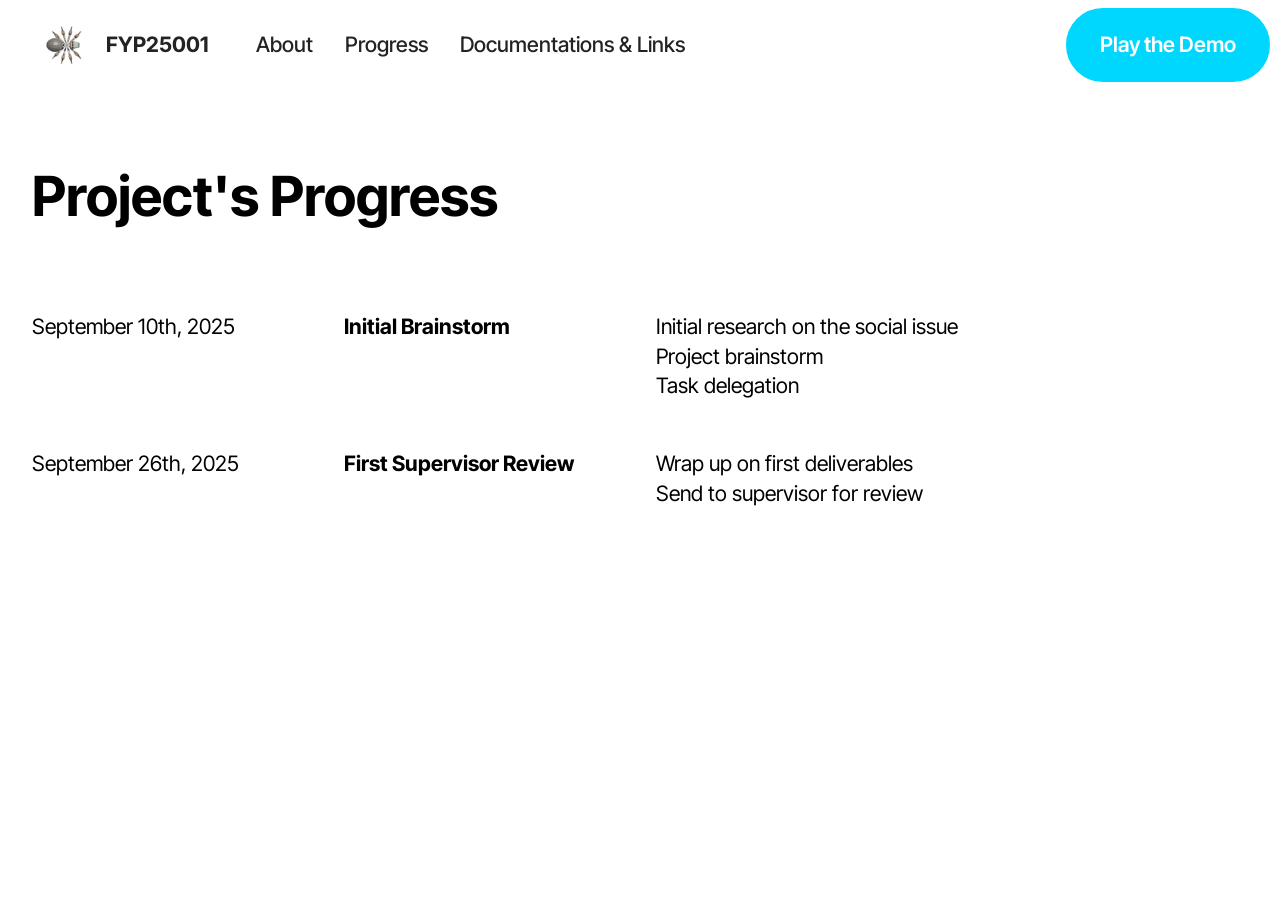
==== page1.html @ 61d2dcef "update" ====
<!DOCTYPE html>
<html  >
<head>
  <!-- Site made with Mobirise Website Builder v5.9.18, https://mobirise.com -->
  <meta charset="UTF-8">
  <meta http-equiv="X-UA-Compatible" content="IE=edge">
  <meta name="generator" content="Mobirise v5.9.18, mobirise.com">
  <meta name="viewport" content="width=device-width, initial-scale=1, minimum-scale=1">
  <link rel="shortcut icon" href="assets/images/cat-loading-128x129.png" type="image/x-icon">
  <meta name="description" content="">
  
  
  <title>Progress</title>
  <link rel="stylesheet" href="assets/web/assets/mobirise-icons2/mobirise2.css">
  <link rel="stylesheet" href="assets/bootstrap/css/bootstrap.min.css">
  <link rel="stylesheet" href="assets/bootstrap/css/bootstrap-grid.min.css">
  <link rel="stylesheet" href="assets/bootstrap/css/bootstrap-reboot.min.css">
  <link rel="stylesheet" href="assets/dropdown/css/style.css">
  <link rel="stylesheet" href="assets/theme/css/style.css">
  <link rel="preload" href="https://fonts.googleapis.com/css?family=Inter+Tight:100,200,300,400,500,600,700,800,900,100i,200i,300i,400i,500i,600i,700i,800i,900i&display=swap" as="style" onload="this.onload=null;this.rel='stylesheet'">
  <noscript><link rel="stylesheet" href="https://fonts.googleapis.com/css?family=Inter+Tight:100,200,300,400,500,600,700,800,900,100i,200i,300i,400i,500i,600i,700i,800i,900i&display=swap"></noscript>
  <link rel="preload" as="style" href="assets/mobirise/css/mbr-additional.css?v=rk2z0A"><link rel="stylesheet" href="assets/mobirise/css/mbr-additional.css?v=rk2z0A" type="text/css">

  
  
  
</head>
<body>
  
  <section data-bs-version="5.1" class="menu menu6 cid-vfVzOUqbAC" once="menu" id="menu06-s">
	

	<nav class="navbar navbar-dropdown opacityScrollOff navbar-expand-lg">
		<div class="container">
			<div class="navbar-brand">
				<span class="navbar-logo">
					<a href="https://mobiri.se">
						<img src="assets/images/spider-top-view.png" alt="Hehe" style="height: 3rem;">
					</a>
				</span>
				<span class="navbar-caption-wrap"><a class="navbar-caption text-black display-4" href="https://mobiri.se">FYP25001</a></span>
			</div>
			<button class="navbar-toggler" type="button" data-toggle="collapse" data-bs-toggle="collapse" data-target="#navbarSupportedContent" data-bs-target="#navbarSupportedContent" aria-controls="navbarNavAltMarkup" aria-expanded="false" aria-label="Toggle navigation">
				<div class="hamburger">
					<span></span>
					<span></span>
					<span></span>
					<span></span>
				</div>
			</button>
			<div class="collapse navbar-collapse opacityScrollOff" id="navbarSupportedContent">
				<ul class="navbar-nav nav-dropdown" data-app-modern-menu="true"><li class="nav-item">
						<a class="nav-link link text-black text-primary display-4" href="index.html">About</a>
					</li>
					<li class="nav-item">
						<a class="nav-link link text-black text-primary display-4" href="page1.html" aria-expanded="false">Progress</a>
					</li>
					<li class="nav-item">
						<a class="nav-link link text-black text-primary display-4" href="page2.html">Documentations &amp; Links</a>
					</li></ul>
				
				<div class="navbar-buttons mbr-section-btn"><a class="btn btn-warning display-4" href="https://nick-mc.itch.io/iris-wisdom-and-virtue" target="_blank">Play the Demo</a></div>
			</div>
		</div>
	</nav>
</section>

<section data-bs-version="5.1" class="news02 cid-vfUf0iqJe6" id="news02-p">
  
  <div class="container">
    <div class="row justify-content-center">
      <div class="col-12 mb-5 content-head">
        <h3 class="mbr-section-title mbr-fonts-style align-center mb-0 display-2">
          <strong>Project's Progress</strong></h3>
        <h5 class="mbr-section-subtitle mbr-fonts-style align-center mb-0 mt-4 display-7"></h5>
      </div>
    </div>
    <div class="row justify-content-center item features-without-image mb-4 active">
      <div class="col-12 col-lg-3">
        <h5 class="mbr-card-title mbr-fonts-style mt-0 mb-3 display-7">
          September 10th, 2025</h5>

      </div>
      <div class="col-12 col-lg-3">
        <h6 class="mbr-card-subtitle mbr-fonts-style mt-0 mb-3 display-7"><strong>Initial Brainstorm</strong></h6>
      </div>
      <div class="col-12 col-lg-6 item-wrapper">
        <p class="mbr-text mbr-fonts-style mt-0 display-7">Initial research on the social issue
<br>Project brainstorm
<br>Task delegation</p>
        
      </div>

    </div>
    <div class="row justify-content-center item features-without-image mb-4">
      <div class="col-12 col-lg-3">
        <h5 class="mbr-card-title mbr-fonts-style mt-0 mb-3 display-7">September 26th, 2025</h5>
      </div>
      <div class="col-12 col-lg-3">
        <h6 class="mbr-card-subtitle mbr-fonts-style mt-0 mb-3 display-7"><strong>First Supervisor Review</strong></h6>
      </div>
      <div class="col-12 col-lg-6 item-wrapper">
        <p class="mbr-text mbr-fonts-style mt-0 display-7">Wrap up on first deliverables
<br>Send to supervisor for review</p>
        
      </div>

    </div>
    


  </div>
</section><section class="display-7" style="padding: 0;align-items: center;justify-content: center;flex-wrap: wrap;    align-content: center;display: flex;position: relative;height: 4rem;"><a href="https://mobiri.se/3026355" style="flex: 1 1;height: 4rem;position: absolute;width: 100%;z-index: 1;"><img alt="" style="height: 4rem;" src="[data-uri]"></a><p style="margin: 0;text-align: center;" class="display-7">&#8204;</p><a style="z-index:1" href="https://mobirise.com/drag-drop-website-builder.html">Drag and Drop Website Builder</a></section><script src="assets/bootstrap/js/bootstrap.bundle.min.js"></script>  <script src="assets/smoothscroll/smooth-scroll.js"></script>  <script src="assets/ytplayer/index.js"></script>  <script src="assets/dropdown/js/navbar-dropdown.js"></script>  <script src="assets/theme/js/script.js"></script>  
  
  
</body>
</html>
---- assets/web/assets/mobirise-icons2/mobirise2.css ----
@font-face {
  font-family: 'Moririse2';
  font-display: swap;
  src:  url('mobirise2.eot?f2bix4');
  src:  url('mobirise2.eot?f2bix4#iefix') format('embedded-opentype'),
    url('mobirise2.ttf?f2bix4') format('truetype'),
    url('mobirise2.woff?f2bix4') format('woff'),
    url('mobirise2.svg?f2bix4#mobirise2') format('svg');
  font-weight: normal;
  font-style: normal;
}

[class^="mobi-"], [class*=" mobi-"] {
  /* use !important to prevent issues with browser extensions that change fonts */
  font-family: 'Moririse2' !important;
  speak: none;
  font-style: normal;
  font-weight: normal;
  font-variant: normal;
  text-transform: none;
  line-height: 1;

  /* Better Font Rendering =========== */
  -webkit-font-smoothing: antialiased;
  -moz-osx-font-smoothing: grayscale;
}

.mobi-mbri-add-submenu:before {
  content: "\e900";
}
.mobi-mbri-alert:before {
  content: "\e901";
}
.mobi-mbri-align-center:before {
  content: "\e902";
}
.mobi-mbri-align-justify:before {
  content: "\e903";
}
.mobi-mbri-align-left:before {
  content: "\e904";
}
.mobi-mbri-align-right:before {
  content: "\e905";
}
.mobi-mbri-android:before {
  content: "\e906";
}
.mobi-mbri-apple:before {
  content: "\e907";
}
.mobi-mbri-arrow-down:before {
  content: "\e908";
}
.mobi-mbri-arrow-next:before {
  content: "\e909";
}
.mobi-mbri-arrow-prev:before {
  content: "\e90a";
}
.mobi-mbri-arrow-up:before {
  content: "\e90b";
}
.mobi-mbri-bold:before {
  content: "\e90c";
}
.mobi-mbri-bookmark:before {
  content: "\e90d";
}
.mobi-mbri-bootstrap:before {
  content: "\e90e";
}
.mobi-mbri-briefcase:before {
  content: "\e90f";
}
.mobi-mbri-browse:before {
  content: "\e910";
}
.mobi-mbri-bulleted-list:before {
  content: "\e911";
}
.mobi-mbri-calendar:before {
  content: "\e912";
}
.mobi-mbri-camera:before {
  content: "\e913";
}
.mobi-mbri-cart-add:before {
  content: "\e914";
}
.mobi-mbri-cart-full:before {
  content: "\e915";
}
.mobi-mbri-cash:before {
  content: "\e916";
}
.mobi-mbri-change-style:before {
  content: "\e917";
}
.mobi-mbri-chat:before {
  content: "\e918";
}
.mobi-mbri-clock:before {
  content: "\e919";
}
.mobi-mbri-close:before {
  content: "\e91a";
}
.mobi-mbri-cloud:before {
  content: "\e91b";
}
.mobi-mbri-code:before {
  content: "\e91c";
}
.mobi-mbri-contact-form:before {
  content: "\e91d";
}
.mobi-mbri-credit-card:before {
  content: "\e91e";
}
.mobi-mbri-cursor-click:before {
  content: "\e91f";
}
.mobi-mbri-cust-feedback:before {
  content: "\e920";
}
.mobi-mbri-database:before {
  content: "\e921";
}
.mobi-mbri-delivery:before {
  content: "\e922";
}
.mobi-mbri-desktop:before {
  content: "\e923";
}
.mobi-mbri-devices:before {
  content: "\e924";
}
.mobi-mbri-down:before {
  content: "\e925";
}
.mobi-mbri-download-2:before {
  content: "\e926";
}
.mobi-mbri-download:before {
  content: "\e927";
}
.mobi-mbri-drag-n-drop-2:before {
  content: "\e928";
}
.mobi-mbri-drag-n-drop:before {
  content: "\e929";
}
.mobi-mbri-edit-2:before {
  content: "\e92a";
}
.mobi-mbri-edit:before {
  content: "\e92b";
}
.mobi-mbri-error:before {
  content: "\e92c";
}
.mobi-mbri-extension:before {
  content: "\e92d";
}
.mobi-mbri-features:before {
  content: "\e92e";
}
.mobi-mbri-file:before {
  content: "\e92f";
}
.mobi-mbri-flag:before {
  content: "\e930";
}
.mobi-mbri-folder:before {
  content: "\e931";
}
.mobi-mbri-gift:before {
  content: "\e932";
}
.mobi-mbri-github:before {
  content: "\e933";
}
.mobi-mbri-globe-2:before {
  content: "\e934";
}
.mobi-mbri-globe:before {
  content: "\e935";
}
.mobi-mbri-growing-chart:before {
  content: "\e936";
}
.mobi-mbri-hearth:before {
  content: "\e937";
}
.mobi-mbri-help:before {
  content: "\e938";
}
.mobi-mbri-home:before {
  content: "\e939";
}
.mobi-mbri-hot-cup:before {
  content: "\e93a";
}
.mobi-mbri-idea:before {
  content: "\e93b";
}
.mobi-mbri-image-gallery:before {
  content: "\e93c";
}
.mobi-mbri-image-slider:before {
  content: "\e93d";
}
.mobi-mbri-info:before {
  content: "\e93e";
}
.mobi-mbri-italic:before {
  content: "\e93f";
}
.mobi-mbri-key:before {
  content: "\e940";
}
.mobi-mbri-laptop:before {
  content: "\e941";
}
.mobi-mbri-layers:before {
  content: "\e942";
}
.mobi-mbri-left-right:before {
  content: "\e943";
}
.mobi-mbri-left:before {
  content: "\e944";
}
.mobi-mbri-letter:before {
  content: "\e945";
}
.mobi-mbri-like:before {
  content: "\e946";
}
.mobi-mbri-link:before {
  content: "\e947";
}
.mobi-mbri-lock:before {
  content: "\e948";
}
.mobi-mbri-login:before {
  content: "\e949";
}
.mobi-mbri-logout:before {
  content: "\e94a";
}
.mobi-mbri-magic-stick:before {
  content: "\e94b";
}
.mobi-mbri-map-pin:before {
  content: "\e94c";
}
.mobi-mbri-menu:before {
  content: "\e94d";
}
.mobi-mbri-mobile-2:before {
  content: "\e94e";
}
.mobi-mbri-mobile-horizontal:before {
  content: "\e94f";
}
.mobi-mbri-mobile:before {
  content: "\e950";
}
.mobi-mbri-mobirise:before {
  content: "\e951";
}
.mobi-mbri-more-horizontal:before {
  content: "\e952";
}
.mobi-mbri-more-vertical:before {
  content: "\e953";
}
.mobi-mbri-music:before {
  content: "\e954";
}
.mobi-mbri-new-file:before {
  content: "\e955";
}
.mobi-mbri-numbered-list:before {
  content: "\e956";
}
.mobi-mbri-opened-folder:before {
  content: "\e957";
}
.mobi-mbri-pages:before {
  content: "\e958";
}
.mobi-mbri-paper-plane:before {
  content: "\e959";
}
.mobi-mbri-paperclip:before {
  content: "\e95a";
}
.mobi-mbri-phone:before {
  content: "\e95b";
}
.mobi-mbri-photo:before {
  content: "\e95c";
}
.mobi-mbri-photos:before {
  content: "\e95d";
}
.mobi-mbri-pin:before {
  content: "\e95e";
}
.mobi-mbri-play:before {
  content: "\e95f";
}
.mobi-mbri-plus:before {
  content: "\e960";
}
.mobi-mbri-preview:before {
  content: "\e961";
}
.mobi-mbri-print:before {
  content: "\e962";
}
.mobi-mbri-protect:before {
  content: "\e963";
}
.mobi-mbri-question:before {
  content: "\e964";
}
.mobi-mbri-quote-left:before {
  content: "\e965";
}
.mobi-mbri-quote-right:before {
  content: "\e966";
}
.mobi-mbri-redo:before {
  content: "\e967";
}
.mobi-mbri-refresh:before {
  content: "\e968";
}
.mobi-mbri-responsive-2:before {
  content: "\e969";
}
.mobi-mbri-responsive:before {
  content: "\e96a";
}
.mobi-mbri-right:before {
  content: "\e96b";
}
.mobi-mbri-rocket:before {
  content: "\e96c";
}
.mobi-mbri-sad-face:before {
  content: "\e96d";
}
.mobi-mbri-sale:before {
  content: "\e96e";
}
.mobi-mbri-save:before {
  content: "\e96f";
}
.mobi-mbri-search:before {
  content: "\e970";
}
.mobi-mbri-setting-2:before {
  content: "\e971";
}
.mobi-mbri-setting-3:before {
  content: "\e972";
}
.mobi-mbri-setting:before {
  content: "\e973";
}
.mobi-mbri-share:before {
  content: "\e974";
}
.mobi-mbri-shopping-bag:before {
  content: "\e975";
}
.mobi-mbri-shopping-basket:before {
  content: "\e976";
}
.mobi-mbri-shopping-cart:before {
  content: "\e977";
}
.mobi-mbri-sites:before {
  content: "\e978";
}
.mobi-mbri-smile-face:before {
  content: "\e979";
}
.mobi-mbri-speed:before {
  content: "\e97a";
}
.mobi-mbri-star:before {
  content: "\e97b";
}
.mobi-mbri-success:before {
  content: "\e97c";
}
.mobi-mbri-sun:before {
  content: "\e97d";
}
.mobi-mbri-sun2:before {
  content: "\e97e";
}
.mobi-mbri-tablet-vertical:before {
  content: "\e97f";
}
.mobi-mbri-tablet:before {
  content: "\e980";
}
.mobi-mbri-target:before {
  content: "\e981";
}
.mobi-mbri-timer:before {
  content: "\e982";
}
.mobi-mbri-to-ftp:before {
  content: "\e983";
}
.mobi-mbri-to-local-drive:before {
  content: "\e984";
}
.mobi-mbri-touch-swipe:before {
  content: "\e985";
}
.mobi-mbri-touch:before {
  content: "\e986";
}
.mobi-mbri-trash:before {
  content: "\e987";
}
.mobi-mbri-underline:before {
  content: "\e988";
}
.mobi-mbri-undo:before {
  content: "\e989";
}
.mobi-mbri-unlink:before {
  content: "\e98a";
}
.mobi-mbri-unlock:before {
  content: "\e98b";
}
.mobi-mbri-up-down:before {
  content: "\e98c";
}
.mobi-mbri-up:before {
  content: "\e98d";
}
.mobi-mbri-update:before {
  content: "\e98e";
}
.mobi-mbri-upload-2:before {
  content: "\e98f";
}
.mobi-mbri-upload:before {
  content: "\e990";
}
.mobi-mbri-user-2:before {
  content: "\e991";
}
.mobi-mbri-user:before {
  content: "\e992";
}
.mobi-mbri-users:before {
  content: "\e993";
}
.mobi-mbri-video-play:before {
  content: "\e994";
}
.mobi-mbri-video:before {
  content: "\e995";
}
.mobi-mbri-watch:before {
  content: "\e996";
}
.mobi-mbri-website-theme-2:before {
  content: "\e997";
}
.mobi-mbri-website-theme:before {
  content: "\e998";
}
.mobi-mbri-wifi:before {
  content: "\e999";
}
.mobi-mbri-windows:before {
  content: "\e99a";
}
.mobi-mbri-zoom-in:before {
  content: "\e99b";
}
.mobi-mbri-zoom-out:before {
  content: "\e99c";
}
---- assets/dropdown/css/style.css ----
.navbar-dropdown {
  left: 0;
  padding: 0;
  position: absolute;
  right: 0;
  top: 0;
  transition: all 0.45s ease;
  z-index: 1030;
  background: #282828; }
  .navbar-dropdown .navbar-logo {
    margin-right: 0.8rem;
    transition: margin 0.3s ease-in-out;
    vertical-align: middle; }
    .navbar-dropdown .navbar-logo img {
      height: 3.125rem;
      transition: all 0.3s ease-in-out; }
    .navbar-dropdown .navbar-logo.mbr-iconfont {
      font-size: 3.125rem;
      line-height: 3.125rem; }
  .navbar-dropdown .navbar-caption {
    font-weight: 700;
    white-space: normal;
    vertical-align: -4px;
    line-height: 3.125rem !important; }
    .navbar-dropdown .navbar-caption, .navbar-dropdown .navbar-caption:hover {
      color: inherit;
      text-decoration: none; }
  .navbar-dropdown .mbr-iconfont + .navbar-caption {
    vertical-align: -1px; }
  .navbar-dropdown.navbar-fixed-top {
    position: fixed; }
  .navbar-dropdown .navbar-brand span {
    vertical-align: -4px; }
  .navbar-dropdown.bg-color.transparent {
    background: none; }
  .navbar-dropdown.navbar-short .navbar-brand {
    padding: 0.625rem 0; }
    .navbar-dropdown.navbar-short .navbar-brand span {
      vertical-align: -1px; }
  .navbar-dropdown.navbar-short .navbar-caption {
    line-height: 2.375rem !important;
    vertical-align: -2px; }
  .navbar-dropdown.navbar-short .navbar-logo {
    margin-right: 0.5rem; }
    .navbar-dropdown.navbar-short .navbar-logo img {
      height: 2.375rem; }
    .navbar-dropdown.navbar-short .navbar-logo.mbr-iconfont {
      font-size: 2.375rem;
      line-height: 2.375rem; }
  .navbar-dropdown.navbar-short .mbr-table-cell {
    height: 3.625rem; }
  .navbar-dropdown .navbar-close {
    left: 0.6875rem;
    position: fixed;
    top: 0.75rem;
    z-index: 1000; }
  .navbar-dropdown .hamburger-icon {
    content: "";
    display: inline-block;
    vertical-align: middle;
    width: 16px;
    -webkit-box-shadow: 0 -6px 0 1px #282828,0 0 0 1px #282828,0 6px 0 1px #282828;
    -moz-box-shadow: 0 -6px 0 1px #282828,0 0 0 1px #282828,0 6px 0 1px #282828;
    box-shadow: 0 -6px 0 1px #282828,0 0 0 1px #282828,0 6px 0 1px #282828; }

.dropdown-menu .dropdown-toggle[data-toggle="dropdown-submenu"]::after {
  border-bottom: 0.35em solid transparent;
  border-left: 0.35em solid;
  border-right: 0;
  border-top: 0.35em solid transparent;
  margin-left: 0.3rem; }

.dropdown-menu .dropdown-item:focus {
  outline: 0; }

.nav-dropdown {
  font-size: 0.75rem;
  font-weight: 500;
  height: auto !important; }
  .nav-dropdown .nav-btn {
    padding-left: 1rem; }
  .nav-dropdown .link {
    margin: .667em 1.667em;
    font-weight: 500;
    padding: 0;
    transition: color .2s ease-in-out; }
    .nav-dropdown .link.dropdown-toggle {
      margin-right: 2.583em; }
      .nav-dropdown .link.dropdown-toggle::after {
        margin-left: .25rem;
        border-top: 0.35em solid;
        border-right: 0.35em solid transparent;
        border-left: 0.35em solid transparent;
        border-bottom: 0; }
      .nav-dropdown .link.dropdown-toggle[aria-expanded="true"] {
        margin: 0;
        padding: 0.667em 3.263em  0.667em 1.667em; }
  .nav-dropdown .link::after,
  .nav-dropdown .dropdown-item::after {
    color: inherit; }
  .nav-dropdown .btn {
    font-size: 0.75rem;
    font-weight: 700;
    letter-spacing: 0;
    margin-bottom: 0;
    padding-left: 1.25rem;
    padding-right: 1.25rem; }
  .nav-dropdown .dropdown-menu {
    border-radius: 0;
    border: 0;
    left: 0;
    margin: 0;
    padding-bottom: 1.25rem;
    padding-top: 1.25rem;
    position: relative; }
  .nav-dropdown .dropdown-submenu {
    margin-left: 0.125rem;
    top: 0; }
  .nav-dropdown .dropdown-item {
    font-weight: 500;
    line-height: 2;
    padding: 0.3846em 4.615em 0.3846em 1.5385em;
    position: relative;
    transition: color .2s ease-in-out, background-color .2s ease-in-out; }
    .nav-dropdown .dropdown-item::after {
      margin-top: -0.3077em;
      position: absolute;
      right: 1.1538em;
      top: 50%; }
    .nav-dropdown .dropdown-item:focus, .nav-dropdown .dropdown-item:hover {
      background: none; }

@media (max-width: 767px) {
  .nav-dropdown.navbar-toggleable-sm {
    bottom: 0;
    display: none;
    left: 0;
    overflow-x: hidden;
    position: fixed;
    top: 0;
    transform: translateX(-100%);
    -ms-transform: translateX(-100%);
    -webkit-transform: translateX(-100%);
    width: 18.75rem;
    z-index: 999; } }
.nav-dropdown.navbar-toggleable-xl {
  bottom: 0;
  display: none;
  left: 0;
  overflow-x: hidden;
  position: fixed;
  top: 0;
  transform: translateX(-100%);
  -ms-transform: translateX(-100%);
  -webkit-transform: translateX(-100%);
  width: 18.75rem;
  z-index: 999; }

.nav-dropdown-sm {
  display: block !important;
  overflow-x: hidden;
  overflow: auto;
  padding-top: 3.875rem; }
  .nav-dropdown-sm::after {
    content: "";
    display: block;
    height: 3rem;
    width: 100%; }
  .nav-dropdown-sm.collapse.in ~ .navbar-close {
    display: block !important; }
  .nav-dropdown-sm.collapsing, .nav-dropdown-sm.collapse.in {
    transform: translateX(0);
    -ms-transform: translateX(0);
    -webkit-transform: translateX(0);
    transition: all 0.25s ease-out;
    -webkit-transition: all 0.25s ease-out;
    background: #282828; }
  .nav-dropdown-sm.collapsing[aria-expanded="false"] {
    transform: translateX(-100%);
    -ms-transform: translateX(-100%);
    -webkit-transform: translateX(-100%); }
  .nav-dropdown-sm .nav-item {
    display: block;
    margin-left: 0 !important;
    padding-left: 0; }
  .nav-dropdown-sm .link,
  .nav-dropdown-sm .dropdown-item {
    border-top: 1px dotted rgba(255, 255, 255, 0.1);
    font-size: 0.8125rem;
    line-height: 1.6;
    margin: 0 !important;
    padding: 0.875rem 2.4rem 0.875rem 1.5625rem !important;
    position: relative;
    white-space: normal; }
    .nav-dropdown-sm .link:focus, .nav-dropdown-sm .link:hover,
    .nav-dropdown-sm .dropdown-item:focus,
    .nav-dropdown-sm .dropdown-item:hover {
      background: rgba(0, 0, 0, 0.2) !important;
      color: #c0a375; }
  .nav-dropdown-sm .nav-btn {
    position: relative;
    padding: 1.5625rem 1.5625rem 0 1.5625rem; }
    .nav-dropdown-sm .nav-btn::before {
      border-top: 1px dotted rgba(255, 255, 255, 0.1);
      content: "";
      left: 0;
      position: absolute;
      top: 0;
      width: 100%; }
    .nav-dropdown-sm .nav-btn + .nav-btn {
      padding-top: 0.625rem; }
      .nav-dropdown-sm .nav-btn + .nav-btn::before {
        display: none; }
  .nav-dropdown-sm .btn {
    padding: 0.625rem 0; }
  .nav-dropdown-sm .dropdown-toggle[data-toggle="dropdown-submenu"]::after {
    margin-left: .25rem;
    border-top: 0.35em solid;
    border-right: 0.35em solid transparent;
    border-left: 0.35em solid transparent;
    border-bottom: 0; }
  .nav-dropdown-sm .dropdown-toggle[data-toggle="dropdown-submenu"][aria-expanded="true"]::after {
    border-top: 0;
    border-right: 0.35em solid transparent;
    border-left: 0.35em solid transparent;
    border-bottom: 0.35em solid; }
  .nav-dropdown-sm .dropdown-menu {
    margin: 0;
    padding: 0;
    position: relative;
    top: 0;
    left: 0;
    width: 100%;
    border: 0;
    float: none;
    border-radius: 0;
    background: none; }
  .nav-dropdown-sm .dropdown-submenu {
    left: 100%;
    margin-left: 0.125rem;
    margin-top: -1.25rem;
    top: 0; }

.navbar-toggleable-sm .nav-dropdown .dropdown-menu {
  position: absolute; }

.navbar-toggleable-sm .nav-dropdown .dropdown-submenu {
  left: 100%;
  margin-left: 0.125rem;
  margin-top: -1.25rem;
  top: 0; }

.navbar-toggleable-sm.opened .nav-dropdown .dropdown-menu {
  position: relative; }

.navbar-toggleable-sm.opened .nav-dropdown .dropdown-submenu {
  left: 0;
  margin-left: 00rem;
  margin-top: 0rem;
  top: 0; }

.is-builder .nav-dropdown.collapsing {
  transition: none !important; }
---- assets/theme/css/style.css ----
@charset "UTF-8";
section {
  background-color: #ffffff;
}

body {
  font-style: normal;
  line-height: 1.5;
  font-weight: 400;
  color: #232323;
  position: relative;
}

button {
  background-color: transparent;
  border-color: transparent;
}

.embla__button,
.carousel-control {
  background-color: #edefea !important;
  opacity: 0.8 !important;
  color: #464845 !important;
  border-color: #edefea !important;
}

.carousel .close,
.modalWindow .close {
  background-color: #edefea !important;
  color: #464845 !important;
  border-color: #edefea !important;
  opacity: 0.8 !important;
}

.carousel .close:hover,
.modalWindow .close:hover {
  opacity: 1 !important;
}

.carousel-indicators li {
  background-color: #edefea !important;
  border: 2px solid #464845 !important;
}

.carousel-indicators li:hover,
.carousel-indicators li:active {
  opacity: 0.8 !important;
}

.embla__button:hover,
.carousel-control:hover {
  background-color: #edefea !important;
  opacity: 1 !important;
}

.modalWindow-video-container {
  height: 80%;
}

section,
.container,
.container-fluid {
  position: relative;
  word-wrap: break-word;
}

a.mbr-iconfont:hover {
  text-decoration: none;
}

.article .lead p,
.article .lead ul,
.article .lead ol,
.article .lead pre,
.article .lead blockquote {
  margin-bottom: 0;
}

a {
  font-style: normal;
  font-weight: 400;
  cursor: pointer;
}
a, a:hover {
  text-decoration: none;
}

.mbr-section-title {
  font-style: normal;
  line-height: 1.3;
}

.mbr-section-subtitle {
  line-height: 1.3;
}

.mbr-text {
  font-style: normal;
  line-height: 1.7;
}

h1,
h2,
h3,
h4,
h5,
h6,
.display-1,
.display-2,
.display-4,
.display-5,
.display-7,
span,
p,
a {
  line-height: 1;
  word-break: break-word;
  word-wrap: break-word;
  font-weight: 400;
}

b,
strong {
  font-weight: bold;
}

input:-webkit-autofill, input:-webkit-autofill:hover, input:-webkit-autofill:focus, input:-webkit-autofill:active {
  transition-delay: 9999s;
  -webkit-transition-property: background-color, color;
  transition-property: background-color, color;
}

textarea[type=hidden] {
  display: none;
}

section {
  background-position: 50% 50%;
  background-repeat: no-repeat;
  background-size: cover;
}
section .mbr-background-video,
section .mbr-background-video-preview {
  position: absolute;
  bottom: 0;
  left: 0;
  right: 0;
  top: 0;
}

.hidden {
  visibility: hidden;
}

.mbr-z-index20 {
  z-index: 20;
}

/*! Base colors */
.mbr-white {
  color: #ffffff;
}

.mbr-black {
  color: #111111;
}

.mbr-bg-white {
  background-color: #ffffff;
}

.mbr-bg-black {
  background-color: #000000;
}

/*! Text-aligns */
.align-left {
  text-align: left;
}

.align-center {
  text-align: center;
}

.align-right {
  text-align: right;
}

/*! Font-weight  */
.mbr-light {
  font-weight: 300;
}

.mbr-regular {
  font-weight: 400;
}

.mbr-semibold {
  font-weight: 500;
}

.mbr-bold {
  font-weight: 700;
}

/*! Media  */
.media-content {
  flex-basis: 100%;
}

.media-container-row {
  display: flex;
  flex-direction: row;
  flex-wrap: wrap;
  justify-content: center;
  align-content: center;
  align-items: start;
}
.media-container-row .media-size-item {
  width: 400px;
}

.media-container-column {
  display: flex;
  flex-direction: column;
  flex-wrap: wrap;
  justify-content: center;
  align-content: center;
  align-items: stretch;
}
.media-container-column > * {
  width: 100%;
}

@media (min-width: 992px) {
  .media-container-row {
    flex-wrap: nowrap;
  }
}
figure {
  margin-bottom: 0;
  overflow: hidden;
}

figure[mbr-media-size] {
  transition: width 0.1s;
}

img,
iframe {
  display: block;
  width: 100%;
}

.card {
  background-color: transparent;
  border: none;
}

.card-box {
  width: 100%;
}

.card-img {
  text-align: center;
  flex-shrink: 0;
  -webkit-flex-shrink: 0;
}

.media {
  max-width: 100%;
  margin: 0 auto;
}

.mbr-figure {
  align-self: center;
}

.media-container > div {
  max-width: 100%;
}

.mbr-figure img,
.card-img img {
  width: 100%;
}

@media (max-width: 991px) {
  .media-size-item {
    width: auto !important;
  }
  .media {
    width: auto;
  }
  .mbr-figure {
    width: 100% !important;
  }
}
/*! Buttons */
.mbr-section-btn {
  margin-left: -0.6rem;
  margin-right: -0.6rem;
  font-size: 0;
}

.btn {
  font-weight: 600;
  border-width: 1px;
  font-style: normal;
  margin: 0.6rem 0.6rem;
  white-space: normal;
  transition: all 0.2s ease-in-out;
  display: inline-flex;
  align-items: center;
  justify-content: center;
  word-break: break-word;
}

.btn-sm {
  font-weight: 600;
  letter-spacing: 0px;
  transition: all 0.3s ease-in-out;
}

.btn-md {
  font-weight: 600;
  letter-spacing: 0px;
  transition: all 0.3s ease-in-out;
}

.btn-lg {
  font-weight: 600;
  letter-spacing: 0px;
  transition: all 0.3s ease-in-out;
}

.btn-form {
  margin: 0;
}
.btn-form:hover {
  cursor: pointer;
}

nav .mbr-section-btn {
  margin-left: 0rem;
  margin-right: 0rem;
}

/*! Btn icon margin */
.btn .mbr-iconfont,
.btn.btn-sm .mbr-iconfont {
  order: 1;
  cursor: pointer;
  margin-left: 0.5rem;
  vertical-align: sub;
}

.btn.btn-md .mbr-iconfont,
.btn.btn-md .mbr-iconfont {
  margin-left: 0.8rem;
}

.mbr-regular {
  font-weight: 400;
}

.mbr-semibold {
  font-weight: 500;
}

.mbr-bold {
  font-weight: 700;
}

[type=submit] {
  -webkit-appearance: none;
}

/*! Full-screen */
.mbr-fullscreen .mbr-overlay {
  min-height: 100vh;
}

.mbr-fullscreen {
  display: flex;
  display: -moz-flex;
  display: -ms-flex;
  display: -o-flex;
  align-items: center;
  min-height: 100vh;
  padding-top: 3rem;
  padding-bottom: 3rem;
}

/*! Map */
.map {
  height: 25rem;
  position: relative;
}
.map iframe {
  width: 100%;
  height: 100%;
}

/*! Scroll to top arrow */
.mbr-arrow-up {
  bottom: 25px;
  right: 90px;
  position: fixed;
  text-align: right;
  z-index: 5000;
  color: #ffffff;
  font-size: 22px;
}

.mbr-arrow-up a {
  background: rgba(0, 0, 0, 0.2);
  border-radius: 50%;
  color: #fff;
  display: inline-block;
  height: 60px;
  width: 60px;
  border: 2px solid #fff;
  outline-style: none !important;
  position: relative;
  text-decoration: none;
  transition: all 0.3s ease-in-out;
  cursor: pointer;
  text-align: center;
}
.mbr-arrow-up a:hover {
  background-color: rgba(0, 0, 0, 0.4);
}
.mbr-arrow-up a i {
  line-height: 60px;
}

.mbr-arrow-up-icon {
  display: block;
  color: #fff;
}

.mbr-arrow-up-icon::before {
  content: "›";
  display: inline-block;
  font-family: serif;
  font-size: 22px;
  line-height: 1;
  font-style: normal;
  position: relative;
  top: 6px;
  left: -4px;
  transform: rotate(-90deg);
}

/*! Arrow Down */
.mbr-arrow {
  position: absolute;
  bottom: 45px;
  left: 50%;
  width: 60px;
  height: 60px;
  cursor: pointer;
  background-color: rgba(80, 80, 80, 0.5);
  border-radius: 50%;
  transform: translateX(-50%);
}
@media (max-width: 767px) {
  .mbr-arrow {
    display: none;
  }
}
.mbr-arrow > a {
  display: inline-block;
  text-decoration: none;
  outline-style: none;
  animation: arrowdown 1.7s ease-in-out infinite;
  color: #ffffff;
}
.mbr-arrow > a > i {
  position: absolute;
  top: -2px;
  left: 15px;
  font-size: 2rem;
}

#scrollToTop a i::before {
  content: "";
  position: absolute;
  display: block;
  border-bottom: 2.5px solid #fff;
  border-left: 2.5px solid #fff;
  width: 27.8%;
  height: 27.8%;
  left: 50%;
  top: 51%;
  transform: translateY(-30%) translateX(-50%) rotate(135deg);
}

@keyframes arrowdown {
  0% {
    transform: translateY(0px);
  }
  50% {
    transform: translateY(-5px);
  }
  100% {
    transform: translateY(0px);
  }
}
@media (max-width: 500px) {
  .mbr-arrow-up {
    left: 0;
    right: 0;
    text-align: center;
  }
}
/*Gradients animation*/
@keyframes gradient-animation {
  from {
    background-position: 0% 100%;
    animation-timing-function: ease-in-out;
  }
  to {
    background-position: 100% 0%;
    animation-timing-function: ease-in-out;
  }
}
.bg-gradient {
  background-size: 200% 200%;
  animation: gradient-animation 5s infinite alternate;
  -webkit-animation: gradient-animation 5s infinite alternate;
}

.menu .navbar-brand {
  display: -webkit-flex;
}
.menu .navbar-brand span {
  display: flex;
  display: -webkit-flex;
}
.menu .navbar-brand .navbar-caption-wrap {
  display: -webkit-flex;
}
.menu .navbar-brand .navbar-logo img {
  display: -webkit-flex;
  width: auto;
}
@media (min-width: 768px) and (max-width: 991px) {
  .menu .navbar-toggleable-sm .navbar-nav {
    display: -ms-flexbox;
  }
}
@media (max-width: 991px) {
  .menu .navbar-collapse {
    max-height: 93.5vh;
  }
  .menu .navbar-collapse.show {
    overflow: auto;
  }
}
@media (min-width: 992px) {
  .menu .navbar-nav.nav-dropdown {
    display: -webkit-flex;
  }
  .menu .navbar-toggleable-sm .navbar-collapse {
    display: -webkit-flex !important;
  }
  .menu .collapsed .navbar-collapse {
    max-height: 93.5vh;
  }
  .menu .collapsed .navbar-collapse.show {
    overflow: auto;
  }
}
@media (max-width: 767px) {
  .menu .navbar-collapse {
    max-height: 80vh;
  }
}

.nav-link .mbr-iconfont {
  margin-right: 0.5rem;
}

.navbar {
  display: -webkit-flex;
  -webkit-flex-wrap: wrap;
  -webkit-align-items: center;
  -webkit-justify-content: space-between;
}

.navbar-collapse {
  -webkit-flex-basis: 100%;
  -webkit-flex-grow: 1;
  -webkit-align-items: center;
}

.nav-dropdown .link {
  padding: 0.667em 1.667em !important;
  margin: 0 !important;
}

.nav {
  display: -webkit-flex;
  -webkit-flex-wrap: wrap;
}

.row {
  display: -webkit-flex;
  -webkit-flex-wrap: wrap;
}

.justify-content-center {
  -webkit-justify-content: center;
}

.form-inline {
  display: -webkit-flex;
}

.card-wrapper {
  -webkit-flex: 1;
}

.carousel-control {
  z-index: 10;
  display: -webkit-flex;
}

.carousel-controls {
  display: -webkit-flex;
}

.media {
  display: -webkit-flex;
}

.form-group:focus {
  outline: none;
}

.jq-selectbox__select {
  padding: 7px 0;
  position: relative;
}

.jq-selectbox__dropdown {
  overflow: hidden;
  border-radius: 10px;
  position: absolute;
  top: 100%;
  left: 0 !important;
  width: 100% !important;
}

.jq-selectbox__trigger-arrow {
  right: 0;
  transform: translateY(-50%);
}

.jq-selectbox li {
  padding: 1.07em 0.5em;
}

input[type=range] {
  padding-left: 0 !important;
  padding-right: 0 !important;
}

.modal-dialog,
.modal-content {
  height: 100%;
}

.modal-dialog .carousel-inner {
  height: calc(100vh - 1.75rem);
}
@media (max-width: 575px) {
  .modal-dialog .carousel-inner {
    height: calc(100vh - 1rem);
  }
}

.carousel-item {
  text-align: center;
}

.carousel-item img {
  margin: auto;
}

.navbar-toggler {
  align-self: flex-start;
  padding: 0.25rem 0.75rem;
  font-size: 1.25rem;
  line-height: 1;
  background: transparent;
  border: 1px solid transparent;
  border-radius: 0.25rem;
}

.navbar-toggler:focus,
.navbar-toggler:hover {
  text-decoration: none;
  box-shadow: none;
}

.navbar-toggler-icon {
  display: inline-block;
  width: 1.5em;
  height: 1.5em;
  vertical-align: middle;
  content: "";
  background: no-repeat center center;
  background-size: 100% 100%;
}

.navbar-toggler-left {
  position: absolute;
  left: 1rem;
}

.navbar-toggler-right {
  position: absolute;
  right: 1rem;
}

.card-img {
  width: auto;
}

.menu .navbar.collapsed:not(.beta-menu) {
  flex-direction: column;
}

.carousel-item.active,
.carousel-item-next,
.carousel-item-prev {
  display: flex;
}

.note-air-layout .dropup .dropdown-menu,
.note-air-layout .navbar-fixed-bottom .dropdown .dropdown-menu {
  bottom: initial !important;
}

html,
body {
  height: auto;
  min-height: 100vh;
}

.dropup .dropdown-toggle::after {
  display: none;
}

.form-asterisk {
  font-family: initial;
  position: absolute;
  top: -2px;
  font-weight: normal;
}

.form-control-label {
  position: relative;
  cursor: pointer;
  margin-bottom: 0.357em;
  padding: 0;
}

.alert {
  color: #ffffff;
  border-radius: 0;
  border: 0;
  font-size: 1.1rem;
  line-height: 1.5;
  margin-bottom: 1.875rem;
  padding: 1.25rem;
  position: relative;
  text-align: center;
}
.alert.alert-form::after {
  background-color: inherit;
  bottom: -7px;
  content: "";
  display: block;
  height: 14px;
  left: 50%;
  margin-left: -7px;
  position: absolute;
  transform: rotate(45deg);
  width: 14px;
}

.form-control {
  background-color: #ffffff;
  background-clip: border-box;
  color: #232323;
  line-height: 1rem !important;
  height: auto;
  padding: 1.2rem 2rem;
  transition: border-color 0.25s ease 0s;
  border: 1px solid transparent !important;
  border-radius: 4px;
  box-shadow: rgba(0, 0, 0, 0.07) 0px 1px 1px 0px, rgba(0, 0, 0, 0.07) 0px 1px 3px 0px, rgba(0, 0, 0, 0.03) 0px 0px 0px 1px;
}
.form-active .form-control:invalid {
  border-color: red;
}

.row > * {
  padding-right: 1rem;
  padding-left: 1rem;
}

form .row {
  margin-left: -0.6rem;
  margin-right: -0.6rem;
}
form .row [class*=col] {
  padding-left: 0.6rem;
  padding-right: 0.6rem;
}

form .mbr-section-btn {
  padding-left: 0.6rem;
  padding-right: 0.6rem;
}

form .form-check-input {
  margin-top: 0.5;
}

textarea.form-control {
  line-height: 1.5rem !important;
}

.form-group {
  margin-bottom: 1.2rem;
}

.form-control,
form .btn {
  min-height: 48px;
}

.gdpr-block label span.textGDPR input[name=gdpr] {
  top: 7px;
}

.form-control:focus {
  box-shadow: none;
}

:focus {
  outline: none;
}

.mbr-overlay {
  background-color: #000;
  bottom: 0;
  left: 0;
  opacity: 0.5;
  position: absolute;
  right: 0;
  top: 0;
  z-index: 0;
  pointer-events: none;
}

blockquote {
  font-style: italic;
  padding: 3rem;
  font-size: 1.09rem;
  position: relative;
  border-left: 3px solid;
}

ul,
ol,
pre,
blockquote {
  margin-bottom: 2.3125rem;
}

.mt-4 {
  margin-top: 2rem !important;
}

.mb-4 {
  margin-bottom: 2rem !important;
}

.container,
.container-fluid {
  padding-left: 16px;
  padding-right: 16px;
}

.row {
  margin-left: -16px;
  margin-right: -16px;
}
.row > [class*=col] {
  padding-left: 16px;
  padding-right: 16px;
}

@media (min-width: 992px) {
  .container-fluid {
    padding-left: 32px;
    padding-right: 32px;
  }
}
@media (max-width: 991px) {
  .mbr-container {
    padding-left: 16px;
    padding-right: 16px;
  }
}
.app-video-wrapper > img {
  opacity: 1;
}

.app-video-wrapper {
  background: transparent;
}

.item {
  position: relative;
}

.dropdown-menu .dropdown-menu {
  left: 100%;
}

.dropdown-item + .dropdown-menu {
  display: none;
}

.dropdown-item:hover + .dropdown-menu,
.dropdown-menu:hover {
  display: block;
}

@media (min-aspect-ratio: 16/9) {
  .mbr-video-foreground {
    height: 300% !important;
    top: -100% !important;
  }
}
@media (max-aspect-ratio: 16/9) {
  .mbr-video-foreground {
    width: 300% !important;
    left: -100% !important;
  }
}.engine {
	position: absolute;
	text-indent: -2400px;
	text-align: center;
	padding: 0;
	top: 0;
	left: -2400px;
}
---- assets/mobirise/css/mbr-additional.css ----
.btn {
  border-width: 2px;
}
img,
.card-wrap,
.card-wrapper,
.video-wrapper,
.mbr-figure iframe,
.google-map iframe,
.slide-content,
.plan,
.card,
.item-wrapper {
  border-radius: 2rem !important;
}
.video-wrapper {
  overflow: hidden;
}
body {
  font-family: Inter Tight;
}
.display-1 {
  font-family: 'Inter Tight', sans-serif;
  font-size: 5rem;
  line-height: 1;
}
.display-1 > .mbr-iconfont {
  font-size: 6.25rem;
}
.display-2 {
  font-family: 'Inter Tight', sans-serif;
  font-size: 4rem;
  line-height: 1;
}
.display-2 > .mbr-iconfont {
  font-size: 5rem;
}
.display-4 {
  font-family: 'Inter Tight', sans-serif;
  font-size: 1.4rem;
  line-height: 1.5;
}
.display-4 > .mbr-iconfont {
  font-size: 1.75rem;
}
.display-5 {
  font-family: 'Inter Tight', sans-serif;
  font-size: 2rem;
  line-height: 1.5;
}
.display-5 > .mbr-iconfont {
  font-size: 2.5rem;
}
.display-7 {
  font-family: 'Inter Tight', sans-serif;
  font-size: 1.4rem;
  line-height: 1.3;
}
.display-7 > .mbr-iconfont {
  font-size: 1.75rem;
}
/* ---- Fluid typography for mobile devices ---- */
/* 1.4 - font scale ratio ( bootstrap == 1.42857 ) */
/* 100vw - current viewport width */
/* (48 - 20)  48 == 48rem == 768px, 20 == 20rem == 320px(minimal supported viewport) */
/* 0.65 - min scale variable, may vary */
@media (max-width: 992px) {
  .display-1 {
    font-size: 4rem;
  }
}
@media (max-width: 768px) {
  .display-1 {
    font-size: 3.5rem;
    font-size: calc( 2.4rem + (5 - 2.4) * ((100vw - 20rem) / (48 - 20)));
    line-height: calc( 1.1 * (2.4rem + (5 - 2.4) * ((100vw - 20rem) / (48 - 20))));
  }
  .display-2 {
    font-size: 3.2rem;
    font-size: calc( 2.05rem + (4 - 2.05) * ((100vw - 20rem) / (48 - 20)));
    line-height: calc( 1.3 * (2.05rem + (4 - 2.05) * ((100vw - 20rem) / (48 - 20))));
  }
  .display-4 {
    font-size: 1.12rem;
    font-size: calc( 1.14rem + (1.4 - 1.14) * ((100vw - 20rem) / (48 - 20)));
    line-height: calc( 1.4 * (1.14rem + (1.4 - 1.14) * ((100vw - 20rem) / (48 - 20))));
  }
  .display-5 {
    font-size: 1.6rem;
    font-size: calc( 1.35rem + (2 - 1.35) * ((100vw - 20rem) / (48 - 20)));
    line-height: calc( 1.4 * (1.35rem + (2 - 1.35) * ((100vw - 20rem) / (48 - 20))));
  }
  .display-7 {
    font-size: 1.12rem;
    font-size: calc( 1.14rem + (1.4 - 1.14) * ((100vw - 20rem) / (48 - 20)));
    line-height: calc( 1.4 * (1.14rem + (1.4 - 1.14) * ((100vw - 20rem) / (48 - 20))));
  }
}
@media (min-width: 992px) and (max-width: 1400px) {
  .display-1 {
    font-size: 3.5rem;
    font-size: calc( 2.4rem + (5 - 2.4) * ((100vw - 62rem) / (87 - 62)));
    line-height: calc( 1.1 * (2.4rem + (5 - 2.4) * ((100vw - 62rem) / (87 - 62))));
  }
  .display-2 {
    font-size: 3.2rem;
    font-size: calc( 2.05rem + (4 - 2.05) * ((100vw - 62rem) / (87 - 62)));
    line-height: calc( 1.3 * (2.05rem + (4 - 2.05) * ((100vw - 62rem) / (87 - 62))));
  }
  .display-4 {
    font-size: 1.12rem;
    font-size: calc( 1.14rem + (1.4 - 1.14) * ((100vw - 62rem) / (87 - 62)));
    line-height: calc( 1.4 * (1.14rem + (1.4 - 1.14) * ((100vw - 62rem) / (87 - 62))));
  }
  .display-5 {
    font-size: 1.6rem;
    font-size: calc( 1.35rem + (2 - 1.35) * ((100vw - 62rem) / (87 - 62)));
    line-height: calc( 1.4 * (1.35rem + (2 - 1.35) * ((100vw - 62rem) / (87 - 62))));
  }
  .display-7 {
    font-size: 1.12rem;
    font-size: calc( 1.14rem + (1.4 - 1.14) * ((100vw - 62rem) / (87 - 62)));
    line-height: calc( 1.4 * (1.14rem + (1.4 - 1.14) * ((100vw - 62rem) / (87 - 62))));
  }
}
/* Buttons */
.btn {
  padding: 1.25rem 2rem;
  border-radius: 4px;
}
@media (max-width: 767px) {
  .btn {
    padding: 0.75rem 1.5rem;
  }
}
.btn-sm {
  padding: 0.6rem 1.2rem;
  border-radius: 4px;
}
.btn-md {
  padding: 0.6rem 1.2rem;
  border-radius: 4px;
}
.btn-lg {
  padding: 1.25rem 2rem;
  border-radius: 4px;
}
.bg-primary {
  background-color: #ffffff !important;
}
.bg-success {
  background-color: #3a341c !important;
}
.bg-info {
  background-color: #320707 !important;
}
.bg-warning {
  background-color: #00d7ff !important;
}
.bg-danger {
  background-color: #ffea64 !important;
}
.btn-primary,
.btn-primary:active {
  background-color: #ffffff !important;
  border-color: #ffffff !important;
  color: #808080 !important;
  box-shadow: none;
}
.btn-primary:hover,
.btn-primary:focus,
.btn-primary.focus,
.btn-primary.active {
  color: inherit;
  background-color: #ffffff !important;
  border-color: #ffffff !important;
  box-shadow: none;
}
.btn-primary.disabled,
.btn-primary:disabled {
  color: #808080 !important;
  background-color: #ffffff !important;
  border-color: #ffffff !important;
}
.btn-secondary,
.btn-secondary:active {
  background-color: #ffd7ef !important;
  border-color: #ffd7ef !important;
  color: #d70081 !important;
  box-shadow: none;
}
.btn-secondary:hover,
.btn-secondary:focus,
.btn-secondary.focus,
.btn-secondary.active {
  color: inherit;
  background-color: #ffffff !important;
  border-color: #ffffff !important;
  box-shadow: none;
}
.btn-secondary.disabled,
.btn-secondary:disabled {
  color: #d70081 !important;
  background-color: #ffffff !important;
  border-color: #ffffff !important;
}
.btn-info,
.btn-info:active {
  background-color: #320707 !important;
  border-color: #320707 !important;
  color: #ffffff !important;
  box-shadow: none;
}
.btn-info:hover,
.btn-info:focus,
.btn-info.focus,
.btn-info.active {
  color: inherit;
  background-color: #5f0d0d !important;
  border-color: #5f0d0d !important;
  box-shadow: none;
}
.btn-info.disabled,
.btn-info:disabled {
  color: #ffffff !important;
  background-color: #5f0d0d !important;
  border-color: #5f0d0d !important;
}
.btn-success,
.btn-success:active {
  background-color: #3a341c !important;
  border-color: #3a341c !important;
  color: #ffffff !important;
  box-shadow: none;
}
.btn-success:hover,
.btn-success:focus,
.btn-success.focus,
.btn-success.active {
  color: inherit;
  background-color: #5c532d !important;
  border-color: #5c532d !important;
  box-shadow: none;
}
.btn-success.disabled,
.btn-success:disabled {
  color: #ffffff !important;
  background-color: #5c532d !important;
  border-color: #5c532d !important;
}
.btn-warning,
.btn-warning:active {
  background-color: #00d7ff !important;
  border-color: #00d7ff !important;
  color: #ffffff !important;
  box-shadow: none;
}
.btn-warning:hover,
.btn-warning:focus,
.btn-warning.focus,
.btn-warning.active {
  color: inherit;
  background-color: #33dfff !important;
  border-color: #33dfff !important;
  box-shadow: none;
}
.btn-warning.disabled,
.btn-warning:disabled {
  color: #ffffff !important;
  background-color: #33dfff !important;
  border-color: #33dfff !important;
}
.btn-danger,
.btn-danger:active {
  background-color: #ffea64 !important;
  border-color: #ffea64 !important;
  color: #645600 !important;
  box-shadow: none;
}
.btn-danger:hover,
.btn-danger:focus,
.btn-danger.focus,
.btn-danger.active {
  color: inherit;
  background-color: #fff197 !important;
  border-color: #fff197 !important;
  box-shadow: none;
}
.btn-danger.disabled,
.btn-danger:disabled {
  color: #645600 !important;
  background-color: #fff197 !important;
  border-color: #fff197 !important;
}
.btn-white,
.btn-white:active {
  background-color: #eff0ec !important;
  border-color: #eff0ec !important;
  color: #757b62 !important;
  box-shadow: none;
}
.btn-white:hover,
.btn-white:focus,
.btn-white.focus,
.btn-white.active {
  color: inherit;
  background-color: #ffffff !important;
  border-color: #ffffff !important;
  box-shadow: none;
}
.btn-white.disabled,
.btn-white:disabled {
  color: #757b62 !important;
  background-color: #ffffff !important;
  border-color: #ffffff !important;
}
.btn-black,
.btn-black:active {
  background-color: #232323 !important;
  border-color: #232323 !important;
  color: #ffffff !important;
  box-shadow: none;
}
.btn-black:hover,
.btn-black:focus,
.btn-black.focus,
.btn-black.active {
  color: inherit;
  background-color: #3d3d3d !important;
  border-color: #3d3d3d !important;
  box-shadow: none;
}
.btn-black.disabled,
.btn-black:disabled {
  color: #ffffff !important;
  background-color: #3d3d3d !important;
  border-color: #3d3d3d !important;
}
.btn-primary-outline,
.btn-primary-outline:active {
  background-color: transparent !important;
  border-color: #ffffff;
  color: #ffffff;
}
.btn-primary-outline:hover,
.btn-primary-outline:focus,
.btn-primary-outline.focus,
.btn-primary-outline.active {
  color: #d4d4d4 !important;
  background-color: transparent !important;
  border-color: #d4d4d4 !important;
  box-shadow: none !important;
}
.btn-primary-outline.disabled,
.btn-primary-outline:disabled {
  color: #808080 !important;
  background-color: #ffffff !important;
  border-color: #ffffff !important;
}
.btn-secondary-outline,
.btn-secondary-outline:active {
  background-color: transparent !important;
  border-color: #ffd7ef;
  color: #ffd7ef;
}
.btn-secondary-outline:hover,
.btn-secondary-outline:focus,
.btn-secondary-outline.focus,
.btn-secondary-outline.active {
  color: #ff80cc !important;
  background-color: transparent !important;
  border-color: #ff80cc !important;
  box-shadow: none !important;
}
.btn-secondary-outline.disabled,
.btn-secondary-outline:disabled {
  color: #d70081 !important;
  background-color: #ffd7ef !important;
  border-color: #ffd7ef !important;
}
.btn-info-outline,
.btn-info-outline:active {
  background-color: transparent !important;
  border-color: #320707;
  color: #320707;
}
.btn-info-outline:hover,
.btn-info-outline:focus,
.btn-info-outline.focus,
.btn-info-outline.active {
  color: #000000 !important;
  background-color: transparent !important;
  border-color: #000000 !important;
  box-shadow: none !important;
}
.btn-info-outline.disabled,
.btn-info-outline:disabled {
  color: #ffffff !important;
  background-color: #320707 !important;
  border-color: #320707 !important;
}
.btn-success-outline,
.btn-success-outline:active {
  background-color: transparent !important;
  border-color: #3a341c;
  color: #3a341c;
}
.btn-success-outline:hover,
.btn-success-outline:focus,
.btn-success-outline.focus,
.btn-success-outline.active {
  color: #000000 !important;
  background-color: transparent !important;
  border-color: #000000 !important;
  box-shadow: none !important;
}
.btn-success-outline.disabled,
.btn-success-outline:disabled {
  color: #ffffff !important;
  background-color: #3a341c !important;
  border-color: #3a341c !important;
}
.btn-warning-outline,
.btn-warning-outline:active {
  background-color: transparent !important;
  border-color: #00d7ff;
  color: #00d7ff;
}
.btn-warning-outline:hover,
.btn-warning-outline:focus,
.btn-warning-outline.focus,
.btn-warning-outline.active {
  color: #008ea8 !important;
  background-color: transparent !important;
  border-color: #008ea8 !important;
  box-shadow: none !important;
}
.btn-warning-outline.disabled,
.btn-warning-outline:disabled {
  color: #ffffff !important;
  background-color: #00d7ff !important;
  border-color: #00d7ff !important;
}
.btn-danger-outline,
.btn-danger-outline:active {
  background-color: transparent !important;
  border-color: #ffea64;
  color: #ffea64;
}
.btn-danger-outline:hover,
.btn-danger-outline:focus,
.btn-danger-outline.focus,
.btn-danger-outline.active {
  color: #ffde0d !important;
  background-color: transparent !important;
  border-color: #ffde0d !important;
  box-shadow: none !important;
}
.btn-danger-outline.disabled,
.btn-danger-outline:disabled {
  color: #645600 !important;
  background-color: #ffea64 !important;
  border-color: #ffea64 !important;
}
.btn-black-outline,
.btn-black-outline:active {
  background-color: transparent !important;
  border-color: #232323;
  color: #232323;
}
.btn-black-outline:hover,
.btn-black-outline:focus,
.btn-black-outline.focus,
.btn-black-outline.active {
  color: #000000 !important;
  background-color: transparent !important;
  border-color: #000000 !important;
  box-shadow: none !important;
}
.btn-black-outline.disabled,
.btn-black-outline:disabled {
  color: #ffffff !important;
  background-color: #232323 !important;
  border-color: #232323 !important;
}
.btn-white-outline,
.btn-white-outline:active {
  background-color: transparent !important;
  border-color: #fafafa;
  color: #fafafa;
}
.btn-white-outline:hover,
.btn-white-outline:focus,
.btn-white-outline.focus,
.btn-white-outline.active {
  color: #cfcfcf !important;
  background-color: transparent !important;
  border-color: #cfcfcf !important;
  box-shadow: none !important;
}
.btn-white-outline.disabled,
.btn-white-outline:disabled {
  color: #7a7a7a !important;
  background-color: #fafafa !important;
  border-color: #fafafa !important;
}
.text-primary {
  color: #ffffff !important;
}
.text-secondary {
  color: #ffd7ef !important;
}
.text-success {
  color: #3a341c !important;
}
.text-info {
  color: #320707 !important;
}
.text-warning {
  color: #00d7ff !important;
}
.text-danger {
  color: #ffea64 !important;
}
.text-white {
  color: #fafafa !important;
}
.text-black {
  color: #232323 !important;
}
a.text-primary:hover,
a.text-primary:focus,
a.text-primary.active {
  color: #cccccc !important;
}
a.text-secondary:hover,
a.text-secondary:focus,
a.text-secondary.active {
  color: #ff71c6 !important;
}
a.text-success:hover,
a.text-success:focus,
a.text-success.active {
  color: #000000 !important;
}
a.text-info:hover,
a.text-info:focus,
a.text-info.active {
  color: #000000 !important;
}
a.text-warning:hover,
a.text-warning:focus,
a.text-warning.active {
  color: #008199 !important;
}
a.text-danger:hover,
a.text-danger:focus,
a.text-danger.active {
  color: #fddb00 !important;
}
a.text-white:hover,
a.text-white:focus,
a.text-white.active {
  color: #c7c7c7 !important;
}
a.text-black:hover,
a.text-black:focus,
a.text-black.active {
  color: #000000 !important;
}
a[class*="text-"]:not(.nav-link):not(.dropdown-item):not([role]):not(.navbar-caption) {
  position: relative;
  background-image: transparent;
  background-size: 10000px 2px;
  background-repeat: no-repeat;
  background-position: 0px 1.2em;
  background-position: -10000px 1.2em;
}
a[class*="text-"]:not(.nav-link):not(.dropdown-item):not([role]):not(.navbar-caption):hover {
  transition: background-position 2s ease-in-out;
  background-image: linear-gradient(currentColor 50%, currentColor 50%);
  background-position: 0px 1.2em;
}
.nav-tabs .nav-link.active {
  color: #ffffff;
}
.nav-tabs .nav-link:not(.active) {
  color: #232323;
}
.alert-success {
  background-color: #70c770;
}
.alert-info {
  background-color: #320707;
}
.alert-warning {
  background-color: #00d7ff;
}
.alert-danger {
  background-color: #ffea64;
}
.mbr-section-btn .btn:not(.btn-form) {
  border-radius: 100px;
}
.mbr-gallery-filter li a {
  border-radius: 100px !important;
}
.mbr-gallery-filter li.active .btn {
  background-color: #ffffff;
  border-color: #ffffff;
  color: #8c8c8c;
}
.mbr-gallery-filter li.active .btn:focus {
  box-shadow: none;
}
.nav-tabs .nav-link {
  border-radius: 100px !important;
}
a,
a:hover {
  color: #ffffff;
}
.mbr-plan-header.bg-primary .mbr-plan-subtitle,
.mbr-plan-header.bg-primary .mbr-plan-price-desc {
  color: #ffffff;
}
.mbr-plan-header.bg-success .mbr-plan-subtitle,
.mbr-plan-header.bg-success .mbr-plan-price-desc {
  color: #c0b27c;
}
.mbr-plan-header.bg-info .mbr-plan-subtitle,
.mbr-plan-header.bg-info .mbr-plan-price-desc {
  color: #f3abab;
}
.mbr-plan-header.bg-warning .mbr-plan-subtitle,
.mbr-plan-header.bg-warning .mbr-plan-price-desc {
  color: #ccf7ff;
}
.mbr-plan-header.bg-danger .mbr-plan-subtitle,
.mbr-plan-header.bg-danger .mbr-plan-price-desc {
  color: #ffffff;
}
/* Scroll to top button*/
.scrollToTop_wraper {
  display: none;
}
.form-control {
  font-family: 'Inter Tight', sans-serif;
  font-size: 1.4rem;
  line-height: 1.3;
  font-weight: 400;
  border-radius: 40px !important;
}
.form-control > .mbr-iconfont {
  font-size: 1.75rem;
}
.form-control:hover,
.form-control:focus {
  box-shadow: rgba(0, 0, 0, 0.07) 0px 1px 1px 0px, rgba(0, 0, 0, 0.07) 0px 1px 3px 0px, rgba(0, 0, 0, 0.03) 0px 0px 0px 1px;
  border-color: #ffffff !important;
}
.form-control:-webkit-input-placeholder {
  font-family: 'Inter Tight', sans-serif;
  font-size: 1.4rem;
  line-height: 1.3;
  font-weight: 400;
}
.form-control:-webkit-input-placeholder > .mbr-iconfont {
  font-size: 1.75rem;
}
blockquote {
  border-color: #ffffff;
}
/* Forms */
.mbr-form .input-group-btn .btn {
  border-radius: 100px !important;
}
.mbr-form .input-group-btn .btn:hover {
  box-shadow: 0 10px 40px 0 rgba(0, 0, 0, 0.2);
}
.mbr-form .input-group-btn button[type="submit"] {
  border-radius: 100px !important;
  padding: 1rem 3rem;
}
.mbr-form .input-group-btn button[type="submit"]:hover {
  box-shadow: 0 10px 40px 0 rgba(0, 0, 0, 0.2);
}
.jq-selectbox li:hover,
.jq-selectbox li.selected {
  background-color: #ffffff;
  color: #000000;
}
.jq-number__spin {
  transition: 0.25s ease;
}
.jq-number__spin:hover {
  border-color: #ffffff;
}
.jq-selectbox .jq-selectbox__trigger-arrow,
.jq-number__spin.minus:after,
.jq-number__spin.plus:after {
  transition: 0.4s;
  border-top-color: #232323;
  border-bottom-color: #232323;
}
.jq-selectbox:hover .jq-selectbox__trigger-arrow,
.jq-number__spin.minus:hover:after,
.jq-number__spin.plus:hover:after {
  border-top-color: #ffffff;
  border-bottom-color: #ffffff;
}
.xdsoft_datetimepicker .xdsoft_calendar td.xdsoft_default,
.xdsoft_datetimepicker .xdsoft_calendar td.xdsoft_current,
.xdsoft_datetimepicker .xdsoft_timepicker .xdsoft_time_box > div > div.xdsoft_current {
  color: #000000 !important;
  background-color: #ffffff !important;
  box-shadow: none !important;
}
.xdsoft_datetimepicker .xdsoft_calendar td:hover,
.xdsoft_datetimepicker .xdsoft_timepicker .xdsoft_time_box > div > div:hover {
  color: #000000 !important;
  background: #ffd7ef !important;
  box-shadow: none !important;
}
.lazy-bg {
  background-image: none !important;
}
.lazy-placeholder:not(section),
.lazy-none {
  display: block;
  position: relative;
  padding-bottom: 56.25%;
  width: 100%;
  height: auto;
}
iframe.lazy-placeholder,
.lazy-placeholder:after {
  content: '';
  position: absolute;
  width: 200px;
  height: 200px;
  background: transparent no-repeat center;
  background-size: contain;
  top: 50%;
  left: 50%;
  transform: translateX(-50%) translateY(-50%);
  background-image: url("data:image/svg+xml;charset=UTF-8,%3csvg width='32' height='32' viewBox='0 0 64 64' xmlns='http://www.w3.org/2000/svg' stroke='%23ffffff' %3e%3cg fill='none' fill-rule='evenodd'%3e%3cg transform='translate(16 16)' stroke-width='2'%3e%3ccircle stroke-opacity='.5' cx='16' cy='16' r='16'/%3e%3cpath d='M32 16c0-9.94-8.06-16-16-16'%3e%3canimateTransform attributeName='transform' type='rotate' from='0 16 16' to='360 16 16' dur='1s' repeatCount='indefinite'/%3e%3c/path%3e%3c/g%3e%3c/g%3e%3c/svg%3e");
}
section.lazy-placeholder:after {
  opacity: 0.5;
}
body {
  overflow-x: hidden;
}
a {
  transition: color 0.6s;
}
@media (max-width: 1400px) {
  .container {
    max-width: 100%;
  }
}
@media (max-width: 1400px) and (min-width: 768px) {
  .container {
    padding-left: 32px;
    padding-right: 32px;
  }
}
@media (max-width: 1400px) and (min-width: 768px) {
  .container-fluid {
    padding-left: 32px;
    padding-right: 32px;
  }
}
@media (max-width: 767px) {
  .container-fluid {
    padding-left: 16px;
    padding-right: 16px;
  }
}
.cid-vfVzOUqbAC {
  z-index: 1000;
  width: 100%;
  position: relative;
}
.cid-vfVzOUqbAC .dropdown-item:before {
  font-family: Moririse2 !important;
  content: "\e966";
  display: inline-block;
  width: 0;
  position: absolute;
  left: 1rem;
  top: 0.5rem;
  margin-right: 0.5rem;
  line-height: 1;
  font-size: inherit;
  vertical-align: middle;
  text-align: center;
  overflow: hidden;
  transform: scale(0, 1);
  transition: all 0.25s ease-in-out;
}
@media (max-width: 767px) {
  .cid-vfVzOUqbAC .navbar-toggler {
    transform: scale(0.8);
  }
}
.cid-vfVzOUqbAC .navbar-brand {
  flex-shrink: 0;
  align-items: center;
  margin-right: 0;
  padding: 10px 0;
  transition: all 0.3s;
  word-break: break-word;
  z-index: 1;
}
.cid-vfVzOUqbAC .navbar-brand img {
  max-width: 100%;
  max-height: 100%;
  border-radius: 0px !important;
}
.cid-vfVzOUqbAC .navbar-brand .navbar-caption {
  line-height: inherit !important;
}
.cid-vfVzOUqbAC .navbar-brand .navbar-logo a {
  outline: none;
}
.cid-vfVzOUqbAC .navbar-nav {
  margin: auto;
  margin-left: 0;
}
.cid-vfVzOUqbAC .navbar-nav .nav-item {
  padding: 0 !important;
  transition: 0.3s all !important;
}
.cid-vfVzOUqbAC .navbar-nav .nav-item .nav-link {
  padding: 16px !important;
  margin: 0 !important;
  border-radius: 1rem !important;
  transition: 0.3s all !important;
}
.cid-vfVzOUqbAC .navbar-nav .nav-item .nav-link:hover {
  background-color: rgba(27, 31, 10, 0.06);
}
.cid-vfVzOUqbAC .navbar-nav .open .nav-link::after {
  transform: rotate(180deg);
}
@media (min-width: 992px) {
  .cid-vfVzOUqbAC .navbar-nav .open .nav-link::before {
    content: "";
    width: 100%;
    height: 20px;
    top: 100%;
    background: transparent;
    position: absolute;
  }
}
.cid-vfVzOUqbAC .navbar-nav .dropdown-item {
  padding: 12px !important;
  border-radius: 0.5rem !important;
  margin: 0 8px !important;
  transition: 0.3s all !important;
}
.cid-vfVzOUqbAC .navbar-nav .dropdown-item:hover {
  background-color: rgba(27, 31, 10, 0.06);
}
@media (min-width: 992px) {
  .cid-vfVzOUqbAC .navbar-nav {
    padding-left: 1.5rem;
  }
}
.cid-vfVzOUqbAC .nav-link {
  width: fit-content;
  position: relative;
}
.cid-vfVzOUqbAC .navbar-logo {
  padding-left: 2rem;
  margin: 0 !important;
}
@media (max-width: 767px) {
  .cid-vfVzOUqbAC .navbar-logo {
    padding-left: 1rem;
  }
}
.cid-vfVzOUqbAC .navbar-caption {
  padding-left: 1rem;
  padding-right: 0.5rem;
}
@media (max-width: 767px) {
  .cid-vfVzOUqbAC .nav-dropdown {
    padding-bottom: 0.5rem;
  }
}
.cid-vfVzOUqbAC .nav-dropdown .link.dropdown-toggle::after {
  margin-left: 0.5rem;
  margin-top: 0.2rem;
  transition: 0.3s all;
}
.cid-vfVzOUqbAC .container {
  display: flex;
  height: 90px;
  padding: 0.5rem 0.6rem;
  flex-wrap: nowrap;
  left: 0;
  right: 0;
  -webkit-box-pack: justify;
  -ms-flex-pack: justify;
  justify-content: flex-end;
  -webkit-box-align: center;
  -webkit-align-items: center;
  -ms-flex-align: center;
  align-items: center;
  border-radius: 100vw;
}
@media (max-width: 992px) {
  .cid-vfVzOUqbAC .container {
    padding-right: 2rem;
  }
}
@media (max-width: 767px) {
  .cid-vfVzOUqbAC .container {
    width: 95%;
    height: 56px !important;
    padding-right: 1rem;
    margin-top: 0rem;
  }
}
.cid-vfVzOUqbAC .iconfont-wrapper {
  color: #000000 !important;
  font-size: 1.5rem;
  padding-right: 0.5rem;
}
.cid-vfVzOUqbAC .dropdown-menu {
  flex-wrap: wrap;
  flex-direction: column;
  max-width: 100%;
  padding: 12px 4px !important;
  border-radius: 1.5rem;
  transition: 0.3s all !important;
  min-width: auto;
  background: #ffffff;
  background: rgba(255, 255, 255, 0.8) !important;
}
.cid-vfVzOUqbAC .nav-item:focus,
.cid-vfVzOUqbAC .nav-link:focus {
  outline: none;
}
.cid-vfVzOUqbAC .dropdown .dropdown-menu .dropdown-item {
  width: auto;
  transition: all 0.25s ease-in-out;
}
.cid-vfVzOUqbAC .dropdown .dropdown-menu .dropdown-item::after {
  right: 0.5rem;
}
.cid-vfVzOUqbAC .dropdown .dropdown-menu .dropdown-item .mbr-iconfont {
  margin-right: 0.5rem;
  vertical-align: sub;
}
.cid-vfVzOUqbAC .dropdown .dropdown-menu .dropdown-item .mbr-iconfont:before {
  display: inline-block;
  transform: scale(1, 1);
  transition: all 0.25s ease-in-out;
}
.cid-vfVzOUqbAC .collapsed .dropdown-menu .dropdown-item:before {
  display: none;
}
.cid-vfVzOUqbAC .collapsed .dropdown .dropdown-menu .dropdown-item {
  padding: 0.235em 1.5em 0.235em 1.5em !important;
  transition: none;
  margin: 0 !important;
}
.cid-vfVzOUqbAC .navbar {
  min-height: 90px;
  transition: all 0.3s;
  border-bottom: 1px solid transparent;
  background: transparent !important;
  padding: 0 !important;
  border: none !important;
  box-shadow: none !important;
  border-radius: 0 !important;
}
.cid-vfVzOUqbAC .navbar.opened {
  transition: all 0.25s;
}
.cid-vfVzOUqbAC .navbar .dropdown-item {
  padding: 0.5rem 1.8rem;
}
.cid-vfVzOUqbAC .navbar .navbar-logo img {
  width: auto;
}
.cid-vfVzOUqbAC .navbar .navbar-collapse {
  z-index: 1;
  justify-content: flex-end;
}
.cid-vfVzOUqbAC .navbar.collapsed {
  justify-content: center;
}
.cid-vfVzOUqbAC .navbar.collapsed .nav-item .nav-link::before {
  display: none;
}
.cid-vfVzOUqbAC .navbar.collapsed.opened .dropdown-menu {
  top: 0;
}
@media (min-width: 992px) {
  .cid-vfVzOUqbAC .navbar.collapsed.opened:not(.navbar-short) .navbar-collapse {
    max-height: calc(98.5vh - 3rem);
  }
}
.cid-vfVzOUqbAC .navbar.collapsed .dropdown-menu .dropdown-submenu {
  left: 0 !important;
}
.cid-vfVzOUqbAC .navbar.collapsed .dropdown-menu .dropdown-item:after {
  right: auto;
}
.cid-vfVzOUqbAC .navbar.collapsed .dropdown-menu .dropdown-toggle[data-toggle="dropdown-submenu"]:after {
  margin-left: 0.5rem;
  margin-top: 0.2rem;
  border-top: 0.35em solid;
  border-right: 0.35em solid transparent;
  border-left: 0.35em solid transparent;
  border-bottom: 0;
  top: 41%;
}
.cid-vfVzOUqbAC .navbar.collapsed ul.navbar-nav li {
  margin: auto;
}
.cid-vfVzOUqbAC .navbar.collapsed .dropdown-menu .dropdown-item {
  padding: 0.25rem 1.5rem;
  text-align: center;
}
.cid-vfVzOUqbAC .navbar.collapsed .icons-menu {
  padding-left: 0;
  padding-right: 0;
  padding-top: 0.5rem;
  padding-bottom: 0.5rem;
}
@media (max-width: 767px) {
  .cid-vfVzOUqbAC .navbar {
    min-height: 72px;
  }
  .cid-vfVzOUqbAC .navbar .navbar-logo img {
    height: 2rem !important;
  }
}
@media (max-width: 991px) {
  .cid-vfVzOUqbAC .navbar .nav-item .nav-link::before {
    display: none;
  }
  .cid-vfVzOUqbAC .navbar.opened .dropdown-menu {
    top: 0;
  }
  .cid-vfVzOUqbAC .navbar .dropdown-menu .dropdown-submenu {
    left: 0 !important;
  }
  .cid-vfVzOUqbAC .navbar .dropdown-menu .dropdown-item:after {
    right: auto;
  }
  .cid-vfVzOUqbAC .navbar .dropdown-menu .dropdown-toggle[data-toggle="dropdown-submenu"]:after {
    margin-left: 0.5rem;
    margin-top: 0.2rem;
    border-top: 0.35em solid;
    border-right: 0.35em solid transparent;
    border-left: 0.35em solid transparent;
    border-bottom: 0;
    top: 40%;
  }
  .cid-vfVzOUqbAC .navbar .dropdown-menu .dropdown-item {
    padding: 0.25rem 1.5rem !important;
    text-align: center;
  }
  .cid-vfVzOUqbAC .navbar .navbar-brand {
    flex-shrink: initial;
    flex-basis: auto;
    word-break: break-word;
    padding-right: 10px;
  }
  .cid-vfVzOUqbAC .navbar .navbar-toggler {
    flex-basis: auto;
  }
  .cid-vfVzOUqbAC .navbar .icons-menu {
    padding-left: 0;
    padding-top: 0.5rem;
    padding-bottom: 0.5rem;
  }
}
.cid-vfVzOUqbAC .navbar.navbar-short .navbar-logo img {
  height: 2rem;
}
.cid-vfVzOUqbAC .dropdown-item.active,
.cid-vfVzOUqbAC .dropdown-item:active {
  background-color: transparent;
}
.cid-vfVzOUqbAC .navbar-expand-lg .navbar-nav .nav-link {
  padding: 0;
}
.cid-vfVzOUqbAC .nav-dropdown .link.dropdown-toggle {
  margin-right: 1.667em;
}
.cid-vfVzOUqbAC .nav-dropdown .link.dropdown-toggle[aria-expanded="true"] {
  margin-right: 0;
  padding: 0.667em 1.667em;
}
.cid-vfVzOUqbAC .navbar.navbar-expand-lg .dropdown .dropdown-menu {
  background: #ffffff;
}
.cid-vfVzOUqbAC .navbar.navbar-expand-lg .dropdown .dropdown-menu .dropdown-submenu {
  margin: 0;
  left: 105%;
  transform: none;
  top: -12px;
}
.cid-vfVzOUqbAC .navbar .dropdown.open > .dropdown-menu {
  display: flex;
}
.cid-vfVzOUqbAC ul.navbar-nav {
  flex-wrap: wrap;
}
.cid-vfVzOUqbAC .navbar-buttons {
  text-align: center;
  min-width: 140px;
}
@media (max-width: 992px) {
  .cid-vfVzOUqbAC .navbar-buttons {
    text-align: left;
  }
}
.cid-vfVzOUqbAC button.navbar-toggler {
  outline: none;
  width: 31px;
  height: 20px;
  cursor: pointer;
  transition: all 0.2s;
  position: relative;
  align-self: center;
}
.cid-vfVzOUqbAC button.navbar-toggler .hamburger span {
  position: absolute;
  right: 0;
  width: 30px;
  height: 2px;
  border-right: 5px;
  background-color: #000000;
}
.cid-vfVzOUqbAC button.navbar-toggler .hamburger span:nth-child(1) {
  top: 0;
  transition: all 0.2s;
}
.cid-vfVzOUqbAC button.navbar-toggler .hamburger span:nth-child(2) {
  top: 8px;
  transition: all 0.15s;
}
.cid-vfVzOUqbAC button.navbar-toggler .hamburger span:nth-child(3) {
  top: 8px;
  transition: all 0.15s;
}
.cid-vfVzOUqbAC button.navbar-toggler .hamburger span:nth-child(4) {
  top: 16px;
  transition: all 0.2s;
}
.cid-vfVzOUqbAC nav.opened .hamburger span:nth-child(1) {
  top: 8px;
  width: 0;
  opacity: 0;
  right: 50%;
  transition: all 0.2s;
}
.cid-vfVzOUqbAC nav.opened .hamburger span:nth-child(2) {
  transform: rotate(45deg);
  transition: all 0.25s;
}
.cid-vfVzOUqbAC nav.opened .hamburger span:nth-child(3) {
  transform: rotate(-45deg);
  transition: all 0.25s;
}
.cid-vfVzOUqbAC nav.opened .hamburger span:nth-child(4) {
  top: 8px;
  width: 0;
  opacity: 0;
  right: 50%;
  transition: all 0.2s;
}
.cid-vfVzOUqbAC .navbar-dropdown {
  padding: 0;
  background: rgba(255, 255, 255, 0.8) !important;
}
.cid-vfVzOUqbAC .opacityScroll {
  background: #ffffff !important;
}
.cid-vfVzOUqbAC a.nav-link {
  display: flex;
  align-items: center;
  justify-content: center;
}
.cid-vfVzOUqbAC .icons-menu {
  flex-wrap: nowrap;
  display: flex;
  justify-content: center;
  padding-left: 1rem;
  padding-right: 1rem;
  padding-top: 0.3rem;
  text-align: center;
}
@media (max-width: 992px) {
  .cid-vfVzOUqbAC .icons-menu {
    justify-content: flex-start;
    margin-bottom: 0.5rem;
  }
}
@media screen and (-ms-high-contrast: active), (-ms-high-contrast: none) {
  .cid-vfVzOUqbAC .navbar {
    height: 70px;
  }
  .cid-vfVzOUqbAC .navbar.opened {
    height: auto;
  }
  .cid-vfVzOUqbAC .nav-item .nav-link:hover::before {
    width: 175%;
    max-width: calc(100% + 2rem);
    left: -1rem;
  }
}
.cid-vfVzOUqbAC .navbar .dropdown > .dropdown-menu {
  display: none;
  width: max-content;
  max-width: 500px !important;
  transform: translateX(-50%);
  top: calc(100% + 20px);
  left: 50%;
}
.cid-vfVzOUqbAC .navbar .dropdown > .dropdown-menu .dropdown-item {
  line-height: 1 !important;
}
.cid-vfVzOUqbAC .navbar .dropdown > .dropdown-menu .dropdown .dropdown-item {
  align-items: center;
  display: flex;
  height: max-content !important;
  min-height: max-content !important;
}
.cid-vfVzOUqbAC .navbar .dropdown > .dropdown-menu .dropdown .dropdown-item::after {
  display: inline-block;
  position: static;
  margin-left: 0.5rem;
  margin-top: 0;
  margin-right: 0;
  margin-bottom: 0;
  transition: 0.3s all;
  transform: rotate(-90deg);
}
.cid-vfVzOUqbAC .navbar .dropdown > .dropdown-menu .dropdown.open .dropdown-item::after {
  transform: rotate(0deg);
}
.cid-vfVzOUqbAC .mbr-section-btn {
  margin: -0.6rem -0.6rem;
}
.cid-vfVzOUqbAC .navbar-toggler {
  margin-left: 12px;
  margin-right: 8px;
  order: 1000;
}
@media (max-width: 991px) {
  .cid-vfVzOUqbAC .navbar-brand {
    margin-right: auto;
  }
  .cid-vfVzOUqbAC .navbar-collapse {
    z-index: -1 !important;
    position: absolute;
    top: 100%;
    left: 0;
    width: 100%;
    padding: 1rem;
    border-radius: 1.5rem;
    background: #ffffff;
    opacity: 1;
    border-color: rgba(255, 255, 255, 0.8) !important;
    background: rgba(255, 255, 255, 0.8) !important;
    backdrop-filter: blur(8px);
  }
  .cid-vfVzOUqbAC .navbar-nav .nav-item .nav-link::after {
    margin-left: 10px;
  }
  .cid-vfVzOUqbAC .navbar-nav .dropdown-item:hover {
    background-color: rgba(27, 31, 10, 0.06);
  }
  .cid-vfVzOUqbAC .navbar .dropdown > .dropdown-menu {
    max-width: 100% !important;
    transform: translateX(0);
    top: 10px;
    left: 0;
    padding: 8px !important;
    border-radius: 1rem;
    background-color: rgba(27, 31, 10, 0.04) !important;
  }
  .cid-vfVzOUqbAC .navbar .dropdown > .dropdown-menu .dropdown-item {
    padding: 8px !important;
    line-height: 1 !important;
    margin-bottom: 4px !important;
  }
  .cid-vfVzOUqbAC .navbar .dropdown > .dropdown-menu .dropdown .dropdown-item {
    align-items: center;
    display: flex;
    height: max-content !important;
    min-height: max-content !important;
  }
  .cid-vfVzOUqbAC .navbar .dropdown > .dropdown-menu .dropdown .dropdown-item::after {
    display: inline-block;
    position: static;
    margin-left: 0.5rem;
    margin-top: 0;
    margin-right: 0;
    margin-bottom: 0;
    transition: 0.3s all;
    transform: rotate(0deg);
  }
  .cid-vfVzOUqbAC .navbar .dropdown > .dropdown-menu .dropdown.open .dropdown-item::after {
    transform: rotate(180deg);
  }
  .cid-vfVzOUqbAC .navbar .dropdown > .dropdown-menu .dropdown-submenu {
    position: static;
    width: 100%;
    max-width: 100% !important;
    transform: translateX(0) !important;
    top: 0;
    left: 0;
    padding: 8px !important;
    border-radius: 1rem;
    background-color: rgba(27, 31, 10, 0.04) !important;
  }
  .cid-vfVzOUqbAC .navbar .dropdown.open > .dropdown-menu {
    display: flex !important;
    flex-direction: column;
    align-items: flex-start;
  }
}
@media (max-width: 991px) and (max-width: 767px) {
  .cid-vfVzOUqbAC .navbar-collapse {
    left: -0.7rem;
    width: 106%;
    border-radius: 0;
  }
}
@media (max-width: 991px) and (min-width: 768px) and (max-width: 991px) {
  .cid-vfVzOUqbAC .navbar-collapse {
    left: 0rem;
    width: 106%;
    border-radius: 0;
  }
}
@media (max-width: 575px) {
  .cid-vfVzOUqbAC .navbar-collapse {
    padding: 1rem;
  }
}
.cid-vfVBydpLtD {
  padding-top: 7rem;
  padding-bottom: 0rem;
  background-color: #ffffff;
}
.cid-vfVBydpLtD .content-head {
  max-width: 800px;
}
.cid-uXyV9lK9uG {
  padding-top: 3rem;
  padding-bottom: 0rem;
  background-color: #ffffff;
}
.cid-uXyV9lK9uG .mbr-fallback-image.disabled {
  display: none;
}
.cid-uXyV9lK9uG .mbr-fallback-image {
  display: block;
  background-size: cover;
  background-position: center center;
  width: 100%;
  height: 100%;
  position: absolute;
  top: 0;
}
@media (max-width: 992px) {
  .cid-uXyV9lK9uG .mbr-figure {
    margin-top: 1.5rem;
  }
}
.cid-uXyV9lK9uG .row {
  align-items: center;
}
@media (min-width: 992px) {
  .cid-uXyV9lK9uG .text-wrapper {
    padding: 0 2rem;
  }
}
.cid-uXyV9lK9uG .media-content,
.cid-uXyV9lK9uG .mbr-figure {
  align-self: center;
}
.cid-uXyV9lK9uG .mbr-figure iframe {
  width: 100%;
  border-radius: 2rem;
  overflow: hidden;
}
.cid-uXyV9lK9uG .mbr-figure {
  border-radius: 0rem;
  overflow: hidden;
}
@media (min-width: 767px) {
  .cid-uXyV9lK9uG .mbr-figure {
    border-radius: 2rem;
  }
}
.cid-uXyV9lK9uG .mbr-section-maintitle {
  text-align: center;
}
.cid-uXyV9lK9uG .mbr-section-title {
  text-align: left;
}
.cid-uXyV9lK9uG .mbr-text,
.cid-uXyV9lK9uG .mbr-section-btn {
  text-align: left;
}
.cid-uXyXf3odsD {
  padding-top: 6rem;
  padding-bottom: 3rem;
  background-color: #ffffff;
}
.cid-uXyXf3odsD .mbr-fallback-image.disabled {
  display: none;
}
.cid-uXyXf3odsD .mbr-fallback-image {
  display: block;
  background-size: cover;
  background-position: center center;
  width: 100%;
  height: 100%;
  position: absolute;
  top: 0;
}
.cid-uXyXf3odsD .item-mb {
  margin-bottom: 2rem;
}
@media (max-width: 767px) {
  .cid-uXyXf3odsD .item-mb {
    margin-bottom: 0;
  }
}
.cid-uXyXf3odsD .item-wrapper {
  background: #000000;
  padding: 2.25rem;
}
@media (min-width: 992px) and (max-width: 1200px) {
  .cid-uXyXf3odsD .item-wrapper {
    padding: 2rem 1.5rem;
    margin-bottom: 0rem;
  }
}
@media (max-width: 767px) {
  .cid-uXyXf3odsD .item-wrapper {
    padding: 2rem 1.5rem;
    margin-bottom: 1rem;
  }
}
.cid-uXyXf3odsD .mbr-iconfont {
  display: inline-flex;
  font-size: 3rem;
  color: #d70081;
  margin-bottom: 1rem;
  width: 80px;
  justify-content: center;
  align-items: center;
  background: #ffd7ef;
  height: 80px;
  border-radius: 50%;
}
.cid-uXyXf3odsD .mbr-section-title {
  color: #d70081;
}
.cid-uXyXf3odsD .mbr-section-subtitle {
  color: #232323;
}
.cid-uXyXf3odsD .card-box {
  display: flex;
  flex-direction: column;
  height: 100%;
}
.cid-uXyXf3odsD .card-box .item-footer {
  margin-top: auto;
}
.cid-uXyXf3odsD .content-head {
  max-width: 800px;
}
.cid-uXyXf3odsD .card-title,
.cid-uXyXf3odsD .iconfont-wrapper {
  color: #ffffff;
}
.cid-uXyXf3odsD .card-text {
  color: #ffffff;
}
.cid-vfUbMoyTdq {
  padding-top: 0rem;
  padding-bottom: 6rem;
  background: #ffffff;
}
.cid-vfUbMoyTdq .mbr-fallback-image.disabled {
  display: none;
}
.cid-vfUbMoyTdq .mbr-fallback-image {
  display: block;
  background-size: cover;
  background-position: center center;
  width: 100%;
  height: 100%;
  position: absolute;
  top: 0;
}
@media (min-width: 768px) {
  .cid-vfUbMoyTdq .container-fluid {
    padding: 0;
  }
}
.cid-vfUbMoyTdq .embla__slide {
  display: flex;
  justify-content: center;
  position: relative;
  min-width: 490px;
  max-width: 490px;
}
@media (max-width: 768px) {
  .cid-vfUbMoyTdq .embla__slide {
    min-width: 100%;
    max-width: 100%;
    margin-left: 1rem !important;
    margin-right: 1rem !important;
  }
}
.cid-vfUbMoyTdq .embla__button--next,
.cid-vfUbMoyTdq .embla__button--prev {
  display: flex;
}
.cid-vfUbMoyTdq .mobi-mbri-arrow-next {
  margin-left: 5px;
}
.cid-vfUbMoyTdq .mobi-mbri-arrow-prev {
  margin-right: 5px;
}
.cid-vfUbMoyTdq .embla__button {
  top: 50%;
  width: 60px;
  height: 60px;
  margin-top: -1.5rem;
  font-size: 22px;
  border: 2px solid #fff;
  border-radius: 50%;
  transition: all 0.3s;
  position: absolute;
  display: flex;
  justify-content: center;
  align-items: center;
}
.cid-vfUbMoyTdq .embla__button:disabled {
  cursor: default;
  display: none;
}
.cid-vfUbMoyTdq .embla__button.embla__button--prev {
  left: 0;
  margin-left: 2.5rem;
}
.cid-vfUbMoyTdq .embla__button.embla__button--next {
  right: 0;
  margin-right: 2.5rem;
}
@media (max-width: 767px) {
  .cid-vfUbMoyTdq .embla__button {
    top: auto;
    bottom: 1rem;
  }
}
.cid-vfUbMoyTdq .embla {
  position: relative;
  width: 100%;
}
.cid-vfUbMoyTdq .embla__viewport {
  overflow: hidden;
  width: 100%;
}
.cid-vfUbMoyTdq .embla__viewport.is-draggable {
  cursor: grab;
}
.cid-vfUbMoyTdq .embla__viewport.is-dragging {
  cursor: grabbing;
}
.cid-vfUbMoyTdq .embla__slide a {
  cursor: grab;
}
.cid-vfUbMoyTdq .embla__slide a:active {
  cursor: grabbing;
}
.cid-vfUbMoyTdq .embla__container {
  display: flex;
  user-select: none;
  -webkit-touch-callout: none;
  -khtml-user-select: none;
  -webkit-tap-highlight-color: transparent;
}
.cid-vfUbMoyTdq .item-menu-overlay {
  border-radius: 2rem;
}
.cid-vfUbMoyTdq .mbr-section-title {
  color: #232323;
}
.cid-vfUbMoyTdq .mbr-section-subtitle {
  color: #232323;
}
.cid-vfUbMoyTdq .mbr-box {
  color: #ffffff;
}
.cid-vfUbMoyTdq .slide-content {
  position: relative;
  border-radius: 4px;
  height: 100%;
  width: 100%;
  display: flex;
  overflow: hidden;
  flex-flow: column nowrap;
}
.cid-vfUbMoyTdq img,
.cid-vfUbMoyTdq .item-img {
  width: 100%;
}
.cid-vfUbMoyTdq .item-wrapper {
  position: relative;
}
.cid-vfUbMoyTdq .content-head {
  max-width: 800px;
}
.cid-uXyVlJaLms {
  padding-top: 5rem;
  padding-bottom: 0rem;
  background-color: #000000;
}
.cid-uXyVlJaLms .mbr-section-title {
  text-align: center;
  color: #ffffff;
}
.cid-uXyVlJaLms .mbr-section-subtitle {
  text-align: center;
  color: #232323;
}
.cid-uXyVnBKDJF {
  padding-top: 5rem;
  padding-bottom: 5rem;
  background-color: #000000;
}
.cid-uXyVnBKDJF .mbr-text {
  color: #ffffff;
}
.cid-uXyVnBKDJF .mbr-section-subtitle {
  color: #000000;
}
.cid-uXyVnBKDJF .mbr-section-title {
  color: #000000;
}
.cid-uXyVDyy0Vz {
  padding-top: 6rem;
  padding-bottom: 0rem;
  background-color: #ffffff;
}
.cid-uXyVDyy0Vz .item-subtitle {
  line-height: 1.2;
  color: #000000;
  text-align: center;
}
.cid-uXyVDyy0Vz img,
.cid-uXyVDyy0Vz .item-img {
  width: 100%;
  height: 100%;
  height: 400px;
  object-fit: cover;
}
.cid-uXyVDyy0Vz .item:focus,
.cid-uXyVDyy0Vz span:focus {
  outline: none;
}
.cid-uXyVDyy0Vz .item {
  margin-bottom: 2rem;
}
@media (max-width: 767px) {
  .cid-uXyVDyy0Vz .item {
    margin-bottom: 1rem;
  }
}
.cid-uXyVDyy0Vz .item-wrapper {
  position: relative;
  border-radius: 4px;
  display: flex;
  flex-flow: column nowrap;
}
.cid-uXyVDyy0Vz .mbr-section-btn {
  margin-top: auto !important;
}
.cid-uXyVDyy0Vz .mbr-section-title {
  color: #232323;
}
.cid-uXyVDyy0Vz .mbr-text,
.cid-uXyVDyy0Vz .mbr-section-btn {
  color: #a6a99c;
  text-align: center;
}
.cid-uXyVDyy0Vz .item-title {
  color: #232323;
  text-align: center;
}
.cid-uXyVDyy0Vz .content-head {
  max-width: 800px;
}
.cid-vfVzOUqbAC {
  z-index: 1000;
  width: 100%;
  position: relative;
}
.cid-vfVzOUqbAC .dropdown-item:before {
  font-family: Moririse2 !important;
  content: "\e966";
  display: inline-block;
  width: 0;
  position: absolute;
  left: 1rem;
  top: 0.5rem;
  margin-right: 0.5rem;
  line-height: 1;
  font-size: inherit;
  vertical-align: middle;
  text-align: center;
  overflow: hidden;
  transform: scale(0, 1);
  transition: all 0.25s ease-in-out;
}
@media (max-width: 767px) {
  .cid-vfVzOUqbAC .navbar-toggler {
    transform: scale(0.8);
  }
}
.cid-vfVzOUqbAC .navbar-brand {
  flex-shrink: 0;
  align-items: center;
  margin-right: 0;
  padding: 10px 0;
  transition: all 0.3s;
  word-break: break-word;
  z-index: 1;
}
.cid-vfVzOUqbAC .navbar-brand img {
  max-width: 100%;
  max-height: 100%;
  border-radius: 0px !important;
}
.cid-vfVzOUqbAC .navbar-brand .navbar-caption {
  line-height: inherit !important;
}
.cid-vfVzOUqbAC .navbar-brand .navbar-logo a {
  outline: none;
}
.cid-vfVzOUqbAC .navbar-nav {
  margin: auto;
  margin-left: 0;
}
.cid-vfVzOUqbAC .navbar-nav .nav-item {
  padding: 0 !important;
  transition: 0.3s all !important;
}
.cid-vfVzOUqbAC .navbar-nav .nav-item .nav-link {
  padding: 16px !important;
  margin: 0 !important;
  border-radius: 1rem !important;
  transition: 0.3s all !important;
}
.cid-vfVzOUqbAC .navbar-nav .nav-item .nav-link:hover {
  background-color: rgba(27, 31, 10, 0.06);
}
.cid-vfVzOUqbAC .navbar-nav .open .nav-link::after {
  transform: rotate(180deg);
}
@media (min-width: 992px) {
  .cid-vfVzOUqbAC .navbar-nav .open .nav-link::before {
    content: "";
    width: 100%;
    height: 20px;
    top: 100%;
    background: transparent;
    position: absolute;
  }
}
.cid-vfVzOUqbAC .navbar-nav .dropdown-item {
  padding: 12px !important;
  border-radius: 0.5rem !important;
  margin: 0 8px !important;
  transition: 0.3s all !important;
}
.cid-vfVzOUqbAC .navbar-nav .dropdown-item:hover {
  background-color: rgba(27, 31, 10, 0.06);
}
@media (min-width: 992px) {
  .cid-vfVzOUqbAC .navbar-nav {
    padding-left: 1.5rem;
  }
}
.cid-vfVzOUqbAC .nav-link {
  width: fit-content;
  position: relative;
}
.cid-vfVzOUqbAC .navbar-logo {
  padding-left: 2rem;
  margin: 0 !important;
}
@media (max-width: 767px) {
  .cid-vfVzOUqbAC .navbar-logo {
    padding-left: 1rem;
  }
}
.cid-vfVzOUqbAC .navbar-caption {
  padding-left: 1rem;
  padding-right: 0.5rem;
}
@media (max-width: 767px) {
  .cid-vfVzOUqbAC .nav-dropdown {
    padding-bottom: 0.5rem;
  }
}
.cid-vfVzOUqbAC .nav-dropdown .link.dropdown-toggle::after {
  margin-left: 0.5rem;
  margin-top: 0.2rem;
  transition: 0.3s all;
}
.cid-vfVzOUqbAC .container {
  display: flex;
  height: 90px;
  padding: 0.5rem 0.6rem;
  flex-wrap: nowrap;
  left: 0;
  right: 0;
  -webkit-box-pack: justify;
  -ms-flex-pack: justify;
  justify-content: flex-end;
  -webkit-box-align: center;
  -webkit-align-items: center;
  -ms-flex-align: center;
  align-items: center;
  border-radius: 100vw;
}
@media (max-width: 992px) {
  .cid-vfVzOUqbAC .container {
    padding-right: 2rem;
  }
}
@media (max-width: 767px) {
  .cid-vfVzOUqbAC .container {
    width: 95%;
    height: 56px !important;
    padding-right: 1rem;
    margin-top: 0rem;
  }
}
.cid-vfVzOUqbAC .iconfont-wrapper {
  color: #000000 !important;
  font-size: 1.5rem;
  padding-right: 0.5rem;
}
.cid-vfVzOUqbAC .dropdown-menu {
  flex-wrap: wrap;
  flex-direction: column;
  max-width: 100%;
  padding: 12px 4px !important;
  border-radius: 1.5rem;
  transition: 0.3s all !important;
  min-width: auto;
  background: #ffffff;
  background: rgba(255, 255, 255, 0.8) !important;
}
.cid-vfVzOUqbAC .nav-item:focus,
.cid-vfVzOUqbAC .nav-link:focus {
  outline: none;
}
.cid-vfVzOUqbAC .dropdown .dropdown-menu .dropdown-item {
  width: auto;
  transition: all 0.25s ease-in-out;
}
.cid-vfVzOUqbAC .dropdown .dropdown-menu .dropdown-item::after {
  right: 0.5rem;
}
.cid-vfVzOUqbAC .dropdown .dropdown-menu .dropdown-item .mbr-iconfont {
  margin-right: 0.5rem;
  vertical-align: sub;
}
.cid-vfVzOUqbAC .dropdown .dropdown-menu .dropdown-item .mbr-iconfont:before {
  display: inline-block;
  transform: scale(1, 1);
  transition: all 0.25s ease-in-out;
}
.cid-vfVzOUqbAC .collapsed .dropdown-menu .dropdown-item:before {
  display: none;
}
.cid-vfVzOUqbAC .collapsed .dropdown .dropdown-menu .dropdown-item {
  padding: 0.235em 1.5em 0.235em 1.5em !important;
  transition: none;
  margin: 0 !important;
}
.cid-vfVzOUqbAC .navbar {
  min-height: 90px;
  transition: all 0.3s;
  border-bottom: 1px solid transparent;
  background: transparent !important;
  padding: 0 !important;
  border: none !important;
  box-shadow: none !important;
  border-radius: 0 !important;
}
.cid-vfVzOUqbAC .navbar.opened {
  transition: all 0.25s;
}
.cid-vfVzOUqbAC .navbar .dropdown-item {
  padding: 0.5rem 1.8rem;
}
.cid-vfVzOUqbAC .navbar .navbar-logo img {
  width: auto;
}
.cid-vfVzOUqbAC .navbar .navbar-collapse {
  z-index: 1;
  justify-content: flex-end;
}
.cid-vfVzOUqbAC .navbar.collapsed {
  justify-content: center;
}
.cid-vfVzOUqbAC .navbar.collapsed .nav-item .nav-link::before {
  display: none;
}
.cid-vfVzOUqbAC .navbar.collapsed.opened .dropdown-menu {
  top: 0;
}
@media (min-width: 992px) {
  .cid-vfVzOUqbAC .navbar.collapsed.opened:not(.navbar-short) .navbar-collapse {
    max-height: calc(98.5vh - 3rem);
  }
}
.cid-vfVzOUqbAC .navbar.collapsed .dropdown-menu .dropdown-submenu {
  left: 0 !important;
}
.cid-vfVzOUqbAC .navbar.collapsed .dropdown-menu .dropdown-item:after {
  right: auto;
}
.cid-vfVzOUqbAC .navbar.collapsed .dropdown-menu .dropdown-toggle[data-toggle="dropdown-submenu"]:after {
  margin-left: 0.5rem;
  margin-top: 0.2rem;
  border-top: 0.35em solid;
  border-right: 0.35em solid transparent;
  border-left: 0.35em solid transparent;
  border-bottom: 0;
  top: 41%;
}
.cid-vfVzOUqbAC .navbar.collapsed ul.navbar-nav li {
  margin: auto;
}
.cid-vfVzOUqbAC .navbar.collapsed .dropdown-menu .dropdown-item {
  padding: 0.25rem 1.5rem;
  text-align: center;
}
.cid-vfVzOUqbAC .navbar.collapsed .icons-menu {
  padding-left: 0;
  padding-right: 0;
  padding-top: 0.5rem;
  padding-bottom: 0.5rem;
}
@media (max-width: 767px) {
  .cid-vfVzOUqbAC .navbar {
    min-height: 72px;
  }
  .cid-vfVzOUqbAC .navbar .navbar-logo img {
    height: 2rem !important;
  }
}
@media (max-width: 991px) {
  .cid-vfVzOUqbAC .navbar .nav-item .nav-link::before {
    display: none;
  }
  .cid-vfVzOUqbAC .navbar.opened .dropdown-menu {
    top: 0;
  }
  .cid-vfVzOUqbAC .navbar .dropdown-menu .dropdown-submenu {
    left: 0 !important;
  }
  .cid-vfVzOUqbAC .navbar .dropdown-menu .dropdown-item:after {
    right: auto;
  }
  .cid-vfVzOUqbAC .navbar .dropdown-menu .dropdown-toggle[data-toggle="dropdown-submenu"]:after {
    margin-left: 0.5rem;
    margin-top: 0.2rem;
    border-top: 0.35em solid;
    border-right: 0.35em solid transparent;
    border-left: 0.35em solid transparent;
    border-bottom: 0;
    top: 40%;
  }
  .cid-vfVzOUqbAC .navbar .dropdown-menu .dropdown-item {
    padding: 0.25rem 1.5rem !important;
    text-align: center;
  }
  .cid-vfVzOUqbAC .navbar .navbar-brand {
    flex-shrink: initial;
    flex-basis: auto;
    word-break: break-word;
    padding-right: 10px;
  }
  .cid-vfVzOUqbAC .navbar .navbar-toggler {
    flex-basis: auto;
  }
  .cid-vfVzOUqbAC .navbar .icons-menu {
    padding-left: 0;
    padding-top: 0.5rem;
    padding-bottom: 0.5rem;
  }
}
.cid-vfVzOUqbAC .navbar.navbar-short .navbar-logo img {
  height: 2rem;
}
.cid-vfVzOUqbAC .dropdown-item.active,
.cid-vfVzOUqbAC .dropdown-item:active {
  background-color: transparent;
}
.cid-vfVzOUqbAC .navbar-expand-lg .navbar-nav .nav-link {
  padding: 0;
}
.cid-vfVzOUqbAC .nav-dropdown .link.dropdown-toggle {
  margin-right: 1.667em;
}
.cid-vfVzOUqbAC .nav-dropdown .link.dropdown-toggle[aria-expanded="true"] {
  margin-right: 0;
  padding: 0.667em 1.667em;
}
.cid-vfVzOUqbAC .navbar.navbar-expand-lg .dropdown .dropdown-menu {
  background: #ffffff;
}
.cid-vfVzOUqbAC .navbar.navbar-expand-lg .dropdown .dropdown-menu .dropdown-submenu {
  margin: 0;
  left: 105%;
  transform: none;
  top: -12px;
}
.cid-vfVzOUqbAC .navbar .dropdown.open > .dropdown-menu {
  display: flex;
}
.cid-vfVzOUqbAC ul.navbar-nav {
  flex-wrap: wrap;
}
.cid-vfVzOUqbAC .navbar-buttons {
  text-align: center;
  min-width: 140px;
}
@media (max-width: 992px) {
  .cid-vfVzOUqbAC .navbar-buttons {
    text-align: left;
  }
}
.cid-vfVzOUqbAC button.navbar-toggler {
  outline: none;
  width: 31px;
  height: 20px;
  cursor: pointer;
  transition: all 0.2s;
  position: relative;
  align-self: center;
}
.cid-vfVzOUqbAC button.navbar-toggler .hamburger span {
  position: absolute;
  right: 0;
  width: 30px;
  height: 2px;
  border-right: 5px;
  background-color: #000000;
}
.cid-vfVzOUqbAC button.navbar-toggler .hamburger span:nth-child(1) {
  top: 0;
  transition: all 0.2s;
}
.cid-vfVzOUqbAC button.navbar-toggler .hamburger span:nth-child(2) {
  top: 8px;
  transition: all 0.15s;
}
.cid-vfVzOUqbAC button.navbar-toggler .hamburger span:nth-child(3) {
  top: 8px;
  transition: all 0.15s;
}
.cid-vfVzOUqbAC button.navbar-toggler .hamburger span:nth-child(4) {
  top: 16px;
  transition: all 0.2s;
}
.cid-vfVzOUqbAC nav.opened .hamburger span:nth-child(1) {
  top: 8px;
  width: 0;
  opacity: 0;
  right: 50%;
  transition: all 0.2s;
}
.cid-vfVzOUqbAC nav.opened .hamburger span:nth-child(2) {
  transform: rotate(45deg);
  transition: all 0.25s;
}
.cid-vfVzOUqbAC nav.opened .hamburger span:nth-child(3) {
  transform: rotate(-45deg);
  transition: all 0.25s;
}
.cid-vfVzOUqbAC nav.opened .hamburger span:nth-child(4) {
  top: 8px;
  width: 0;
  opacity: 0;
  right: 50%;
  transition: all 0.2s;
}
.cid-vfVzOUqbAC .navbar-dropdown {
  padding: 0;
  background: rgba(255, 255, 255, 0.8) !important;
}
.cid-vfVzOUqbAC .opacityScroll {
  background: #ffffff !important;
}
.cid-vfVzOUqbAC a.nav-link {
  display: flex;
  align-items: center;
  justify-content: center;
}
.cid-vfVzOUqbAC .icons-menu {
  flex-wrap: nowrap;
  display: flex;
  justify-content: center;
  padding-left: 1rem;
  padding-right: 1rem;
  padding-top: 0.3rem;
  text-align: center;
}
@media (max-width: 992px) {
  .cid-vfVzOUqbAC .icons-menu {
    justify-content: flex-start;
    margin-bottom: 0.5rem;
  }
}
@media screen and (-ms-high-contrast: active), (-ms-high-contrast: none) {
  .cid-vfVzOUqbAC .navbar {
    height: 70px;
  }
  .cid-vfVzOUqbAC .navbar.opened {
    height: auto;
  }
  .cid-vfVzOUqbAC .nav-item .nav-link:hover::before {
    width: 175%;
    max-width: calc(100% + 2rem);
    left: -1rem;
  }
}
.cid-vfVzOUqbAC .navbar .dropdown > .dropdown-menu {
  display: none;
  width: max-content;
  max-width: 500px !important;
  transform: translateX(-50%);
  top: calc(100% + 20px);
  left: 50%;
}
.cid-vfVzOUqbAC .navbar .dropdown > .dropdown-menu .dropdown-item {
  line-height: 1 !important;
}
.cid-vfVzOUqbAC .navbar .dropdown > .dropdown-menu .dropdown .dropdown-item {
  align-items: center;
  display: flex;
  height: max-content !important;
  min-height: max-content !important;
}
.cid-vfVzOUqbAC .navbar .dropdown > .dropdown-menu .dropdown .dropdown-item::after {
  display: inline-block;
  position: static;
  margin-left: 0.5rem;
  margin-top: 0;
  margin-right: 0;
  margin-bottom: 0;
  transition: 0.3s all;
  transform: rotate(-90deg);
}
.cid-vfVzOUqbAC .navbar .dropdown > .dropdown-menu .dropdown.open .dropdown-item::after {
  transform: rotate(0deg);
}
.cid-vfVzOUqbAC .mbr-section-btn {
  margin: -0.6rem -0.6rem;
}
.cid-vfVzOUqbAC .navbar-toggler {
  margin-left: 12px;
  margin-right: 8px;
  order: 1000;
}
@media (max-width: 991px) {
  .cid-vfVzOUqbAC .navbar-brand {
    margin-right: auto;
  }
  .cid-vfVzOUqbAC .navbar-collapse {
    z-index: -1 !important;
    position: absolute;
    top: 100%;
    left: 0;
    width: 100%;
    padding: 1rem;
    border-radius: 1.5rem;
    background: #ffffff;
    opacity: 1;
    border-color: rgba(255, 255, 255, 0.8) !important;
    background: rgba(255, 255, 255, 0.8) !important;
    backdrop-filter: blur(8px);
  }
  .cid-vfVzOUqbAC .navbar-nav .nav-item .nav-link::after {
    margin-left: 10px;
  }
  .cid-vfVzOUqbAC .navbar-nav .dropdown-item:hover {
    background-color: rgba(27, 31, 10, 0.06);
  }
  .cid-vfVzOUqbAC .navbar .dropdown > .dropdown-menu {
    max-width: 100% !important;
    transform: translateX(0);
    top: 10px;
    left: 0;
    padding: 8px !important;
    border-radius: 1rem;
    background-color: rgba(27, 31, 10, 0.04) !important;
  }
  .cid-vfVzOUqbAC .navbar .dropdown > .dropdown-menu .dropdown-item {
    padding: 8px !important;
    line-height: 1 !important;
    margin-bottom: 4px !important;
  }
  .cid-vfVzOUqbAC .navbar .dropdown > .dropdown-menu .dropdown .dropdown-item {
    align-items: center;
    display: flex;
    height: max-content !important;
    min-height: max-content !important;
  }
  .cid-vfVzOUqbAC .navbar .dropdown > .dropdown-menu .dropdown .dropdown-item::after {
    display: inline-block;
    position: static;
    margin-left: 0.5rem;
    margin-top: 0;
    margin-right: 0;
    margin-bottom: 0;
    transition: 0.3s all;
    transform: rotate(0deg);
  }
  .cid-vfVzOUqbAC .navbar .dropdown > .dropdown-menu .dropdown.open .dropdown-item::after {
    transform: rotate(180deg);
  }
  .cid-vfVzOUqbAC .navbar .dropdown > .dropdown-menu .dropdown-submenu {
    position: static;
    width: 100%;
    max-width: 100% !important;
    transform: translateX(0) !important;
    top: 0;
    left: 0;
    padding: 8px !important;
    border-radius: 1rem;
    background-color: rgba(27, 31, 10, 0.04) !important;
  }
  .cid-vfVzOUqbAC .navbar .dropdown.open > .dropdown-menu {
    display: flex !important;
    flex-direction: column;
    align-items: flex-start;
  }
}
@media (max-width: 991px) and (max-width: 767px) {
  .cid-vfVzOUqbAC .navbar-collapse {
    left: -0.7rem;
    width: 106%;
    border-radius: 0;
  }
}
@media (max-width: 991px) and (min-width: 768px) and (max-width: 991px) {
  .cid-vfVzOUqbAC .navbar-collapse {
    left: 0rem;
    width: 106%;
    border-radius: 0;
  }
}
@media (max-width: 575px) {
  .cid-vfVzOUqbAC .navbar-collapse {
    padding: 1rem;
  }
}
.cid-vfUf0iqJe6 {
  padding-top: 10rem;
  padding-bottom: 6rem;
  background-color: #ffffff;
}
.cid-vfUf0iqJe6 .mbr-text {
  color: #000000;
  text-align: left;
}
.cid-vfUf0iqJe6 .mbr-section-subtitle {
  color: #000000;
  text-align: left;
}
.cid-vfUf0iqJe6 .mbr-section-title {
  text-align: left;
  color: #000000;
}
.cid-vfUf0iqJe6 .mbr-card-title {
  color: #000000;
  text-align: left;
}
.cid-vfUf0iqJe6 .mbr-card-subtitle {
  color: #000000;
  text-align: left;
}
.cid-vfUf0iqJe6 .mbr-text,
.cid-vfUf0iqJe6 .item .mbr-section-btn {
  text-align: left;
}
.cid-vfVzOUqbAC {
  z-index: 1000;
  width: 100%;
  position: relative;
}
.cid-vfVzOUqbAC .dropdown-item:before {
  font-family: Moririse2 !important;
  content: "\e966";
  display: inline-block;
  width: 0;
  position: absolute;
  left: 1rem;
  top: 0.5rem;
  margin-right: 0.5rem;
  line-height: 1;
  font-size: inherit;
  vertical-align: middle;
  text-align: center;
  overflow: hidden;
  transform: scale(0, 1);
  transition: all 0.25s ease-in-out;
}
@media (max-width: 767px) {
  .cid-vfVzOUqbAC .navbar-toggler {
    transform: scale(0.8);
  }
}
.cid-vfVzOUqbAC .navbar-brand {
  flex-shrink: 0;
  align-items: center;
  margin-right: 0;
  padding: 10px 0;
  transition: all 0.3s;
  word-break: break-word;
  z-index: 1;
}
.cid-vfVzOUqbAC .navbar-brand img {
  max-width: 100%;
  max-height: 100%;
  border-radius: 0px !important;
}
.cid-vfVzOUqbAC .navbar-brand .navbar-caption {
  line-height: inherit !important;
}
.cid-vfVzOUqbAC .navbar-brand .navbar-logo a {
  outline: none;
}
.cid-vfVzOUqbAC .navbar-nav {
  margin: auto;
  margin-left: 0;
}
.cid-vfVzOUqbAC .navbar-nav .nav-item {
  padding: 0 !important;
  transition: 0.3s all !important;
}
.cid-vfVzOUqbAC .navbar-nav .nav-item .nav-link {
  padding: 16px !important;
  margin: 0 !important;
  border-radius: 1rem !important;
  transition: 0.3s all !important;
}
.cid-vfVzOUqbAC .navbar-nav .nav-item .nav-link:hover {
  background-color: rgba(27, 31, 10, 0.06);
}
.cid-vfVzOUqbAC .navbar-nav .open .nav-link::after {
  transform: rotate(180deg);
}
@media (min-width: 992px) {
  .cid-vfVzOUqbAC .navbar-nav .open .nav-link::before {
    content: "";
    width: 100%;
    height: 20px;
    top: 100%;
    background: transparent;
    position: absolute;
  }
}
.cid-vfVzOUqbAC .navbar-nav .dropdown-item {
  padding: 12px !important;
  border-radius: 0.5rem !important;
  margin: 0 8px !important;
  transition: 0.3s all !important;
}
.cid-vfVzOUqbAC .navbar-nav .dropdown-item:hover {
  background-color: rgba(27, 31, 10, 0.06);
}
@media (min-width: 992px) {
  .cid-vfVzOUqbAC .navbar-nav {
    padding-left: 1.5rem;
  }
}
.cid-vfVzOUqbAC .nav-link {
  width: fit-content;
  position: relative;
}
.cid-vfVzOUqbAC .navbar-logo {
  padding-left: 2rem;
  margin: 0 !important;
}
@media (max-width: 767px) {
  .cid-vfVzOUqbAC .navbar-logo {
    padding-left: 1rem;
  }
}
.cid-vfVzOUqbAC .navbar-caption {
  padding-left: 1rem;
  padding-right: 0.5rem;
}
@media (max-width: 767px) {
  .cid-vfVzOUqbAC .nav-dropdown {
    padding-bottom: 0.5rem;
  }
}
.cid-vfVzOUqbAC .nav-dropdown .link.dropdown-toggle::after {
  margin-left: 0.5rem;
  margin-top: 0.2rem;
  transition: 0.3s all;
}
.cid-vfVzOUqbAC .container {
  display: flex;
  height: 90px;
  padding: 0.5rem 0.6rem;
  flex-wrap: nowrap;
  left: 0;
  right: 0;
  -webkit-box-pack: justify;
  -ms-flex-pack: justify;
  justify-content: flex-end;
  -webkit-box-align: center;
  -webkit-align-items: center;
  -ms-flex-align: center;
  align-items: center;
  border-radius: 100vw;
}
@media (max-width: 992px) {
  .cid-vfVzOUqbAC .container {
    padding-right: 2rem;
  }
}
@media (max-width: 767px) {
  .cid-vfVzOUqbAC .container {
    width: 95%;
    height: 56px !important;
    padding-right: 1rem;
    margin-top: 0rem;
  }
}
.cid-vfVzOUqbAC .iconfont-wrapper {
  color: #000000 !important;
  font-size: 1.5rem;
  padding-right: 0.5rem;
}
.cid-vfVzOUqbAC .dropdown-menu {
  flex-wrap: wrap;
  flex-direction: column;
  max-width: 100%;
  padding: 12px 4px !important;
  border-radius: 1.5rem;
  transition: 0.3s all !important;
  min-width: auto;
  background: #ffffff;
  background: rgba(255, 255, 255, 0.8) !important;
}
.cid-vfVzOUqbAC .nav-item:focus,
.cid-vfVzOUqbAC .nav-link:focus {
  outline: none;
}
.cid-vfVzOUqbAC .dropdown .dropdown-menu .dropdown-item {
  width: auto;
  transition: all 0.25s ease-in-out;
}
.cid-vfVzOUqbAC .dropdown .dropdown-menu .dropdown-item::after {
  right: 0.5rem;
}
.cid-vfVzOUqbAC .dropdown .dropdown-menu .dropdown-item .mbr-iconfont {
  margin-right: 0.5rem;
  vertical-align: sub;
}
.cid-vfVzOUqbAC .dropdown .dropdown-menu .dropdown-item .mbr-iconfont:before {
  display: inline-block;
  transform: scale(1, 1);
  transition: all 0.25s ease-in-out;
}
.cid-vfVzOUqbAC .collapsed .dropdown-menu .dropdown-item:before {
  display: none;
}
.cid-vfVzOUqbAC .collapsed .dropdown .dropdown-menu .dropdown-item {
  padding: 0.235em 1.5em 0.235em 1.5em !important;
  transition: none;
  margin: 0 !important;
}
.cid-vfVzOUqbAC .navbar {
  min-height: 90px;
  transition: all 0.3s;
  border-bottom: 1px solid transparent;
  background: transparent !important;
  padding: 0 !important;
  border: none !important;
  box-shadow: none !important;
  border-radius: 0 !important;
}
.cid-vfVzOUqbAC .navbar.opened {
  transition: all 0.25s;
}
.cid-vfVzOUqbAC .navbar .dropdown-item {
  padding: 0.5rem 1.8rem;
}
.cid-vfVzOUqbAC .navbar .navbar-logo img {
  width: auto;
}
.cid-vfVzOUqbAC .navbar .navbar-collapse {
  z-index: 1;
  justify-content: flex-end;
}
.cid-vfVzOUqbAC .navbar.collapsed {
  justify-content: center;
}
.cid-vfVzOUqbAC .navbar.collapsed .nav-item .nav-link::before {
  display: none;
}
.cid-vfVzOUqbAC .navbar.collapsed.opened .dropdown-menu {
  top: 0;
}
@media (min-width: 992px) {
  .cid-vfVzOUqbAC .navbar.collapsed.opened:not(.navbar-short) .navbar-collapse {
    max-height: calc(98.5vh - 3rem);
  }
}
.cid-vfVzOUqbAC .navbar.collapsed .dropdown-menu .dropdown-submenu {
  left: 0 !important;
}
.cid-vfVzOUqbAC .navbar.collapsed .dropdown-menu .dropdown-item:after {
  right: auto;
}
.cid-vfVzOUqbAC .navbar.collapsed .dropdown-menu .dropdown-toggle[data-toggle="dropdown-submenu"]:after {
  margin-left: 0.5rem;
  margin-top: 0.2rem;
  border-top: 0.35em solid;
  border-right: 0.35em solid transparent;
  border-left: 0.35em solid transparent;
  border-bottom: 0;
  top: 41%;
}
.cid-vfVzOUqbAC .navbar.collapsed ul.navbar-nav li {
  margin: auto;
}
.cid-vfVzOUqbAC .navbar.collapsed .dropdown-menu .dropdown-item {
  padding: 0.25rem 1.5rem;
  text-align: center;
}
.cid-vfVzOUqbAC .navbar.collapsed .icons-menu {
  padding-left: 0;
  padding-right: 0;
  padding-top: 0.5rem;
  padding-bottom: 0.5rem;
}
@media (max-width: 767px) {
  .cid-vfVzOUqbAC .navbar {
    min-height: 72px;
  }
  .cid-vfVzOUqbAC .navbar .navbar-logo img {
    height: 2rem !important;
  }
}
@media (max-width: 991px) {
  .cid-vfVzOUqbAC .navbar .nav-item .nav-link::before {
    display: none;
  }
  .cid-vfVzOUqbAC .navbar.opened .dropdown-menu {
    top: 0;
  }
  .cid-vfVzOUqbAC .navbar .dropdown-menu .dropdown-submenu {
    left: 0 !important;
  }
  .cid-vfVzOUqbAC .navbar .dropdown-menu .dropdown-item:after {
    right: auto;
  }
  .cid-vfVzOUqbAC .navbar .dropdown-menu .dropdown-toggle[data-toggle="dropdown-submenu"]:after {
    margin-left: 0.5rem;
    margin-top: 0.2rem;
    border-top: 0.35em solid;
    border-right: 0.35em solid transparent;
    border-left: 0.35em solid transparent;
    border-bottom: 0;
    top: 40%;
  }
  .cid-vfVzOUqbAC .navbar .dropdown-menu .dropdown-item {
    padding: 0.25rem 1.5rem !important;
    text-align: center;
  }
  .cid-vfVzOUqbAC .navbar .navbar-brand {
    flex-shrink: initial;
    flex-basis: auto;
    word-break: break-word;
    padding-right: 10px;
  }
  .cid-vfVzOUqbAC .navbar .navbar-toggler {
    flex-basis: auto;
  }
  .cid-vfVzOUqbAC .navbar .icons-menu {
    padding-left: 0;
    padding-top: 0.5rem;
    padding-bottom: 0.5rem;
  }
}
.cid-vfVzOUqbAC .navbar.navbar-short .navbar-logo img {
  height: 2rem;
}
.cid-vfVzOUqbAC .dropdown-item.active,
.cid-vfVzOUqbAC .dropdown-item:active {
  background-color: transparent;
}
.cid-vfVzOUqbAC .navbar-expand-lg .navbar-nav .nav-link {
  padding: 0;
}
.cid-vfVzOUqbAC .nav-dropdown .link.dropdown-toggle {
  margin-right: 1.667em;
}
.cid-vfVzOUqbAC .nav-dropdown .link.dropdown-toggle[aria-expanded="true"] {
  margin-right: 0;
  padding: 0.667em 1.667em;
}
.cid-vfVzOUqbAC .navbar.navbar-expand-lg .dropdown .dropdown-menu {
  background: #ffffff;
}
.cid-vfVzOUqbAC .navbar.navbar-expand-lg .dropdown .dropdown-menu .dropdown-submenu {
  margin: 0;
  left: 105%;
  transform: none;
  top: -12px;
}
.cid-vfVzOUqbAC .navbar .dropdown.open > .dropdown-menu {
  display: flex;
}
.cid-vfVzOUqbAC ul.navbar-nav {
  flex-wrap: wrap;
}
.cid-vfVzOUqbAC .navbar-buttons {
  text-align: center;
  min-width: 140px;
}
@media (max-width: 992px) {
  .cid-vfVzOUqbAC .navbar-buttons {
    text-align: left;
  }
}
.cid-vfVzOUqbAC button.navbar-toggler {
  outline: none;
  width: 31px;
  height: 20px;
  cursor: pointer;
  transition: all 0.2s;
  position: relative;
  align-self: center;
}
.cid-vfVzOUqbAC button.navbar-toggler .hamburger span {
  position: absolute;
  right: 0;
  width: 30px;
  height: 2px;
  border-right: 5px;
  background-color: #000000;
}
.cid-vfVzOUqbAC button.navbar-toggler .hamburger span:nth-child(1) {
  top: 0;
  transition: all 0.2s;
}
.cid-vfVzOUqbAC button.navbar-toggler .hamburger span:nth-child(2) {
  top: 8px;
  transition: all 0.15s;
}
.cid-vfVzOUqbAC button.navbar-toggler .hamburger span:nth-child(3) {
  top: 8px;
  transition: all 0.15s;
}
.cid-vfVzOUqbAC button.navbar-toggler .hamburger span:nth-child(4) {
  top: 16px;
  transition: all 0.2s;
}
.cid-vfVzOUqbAC nav.opened .hamburger span:nth-child(1) {
  top: 8px;
  width: 0;
  opacity: 0;
  right: 50%;
  transition: all 0.2s;
}
.cid-vfVzOUqbAC nav.opened .hamburger span:nth-child(2) {
  transform: rotate(45deg);
  transition: all 0.25s;
}
.cid-vfVzOUqbAC nav.opened .hamburger span:nth-child(3) {
  transform: rotate(-45deg);
  transition: all 0.25s;
}
.cid-vfVzOUqbAC nav.opened .hamburger span:nth-child(4) {
  top: 8px;
  width: 0;
  opacity: 0;
  right: 50%;
  transition: all 0.2s;
}
.cid-vfVzOUqbAC .navbar-dropdown {
  padding: 0;
  background: rgba(255, 255, 255, 0.8) !important;
}
.cid-vfVzOUqbAC .opacityScroll {
  background: #ffffff !important;
}
.cid-vfVzOUqbAC a.nav-link {
  display: flex;
  align-items: center;
  justify-content: center;
}
.cid-vfVzOUqbAC .icons-menu {
  flex-wrap: nowrap;
  display: flex;
  justify-content: center;
  padding-left: 1rem;
  padding-right: 1rem;
  padding-top: 0.3rem;
  text-align: center;
}
@media (max-width: 992px) {
  .cid-vfVzOUqbAC .icons-menu {
    justify-content: flex-start;
    margin-bottom: 0.5rem;
  }
}
@media screen and (-ms-high-contrast: active), (-ms-high-contrast: none) {
  .cid-vfVzOUqbAC .navbar {
    height: 70px;
  }
  .cid-vfVzOUqbAC .navbar.opened {
    height: auto;
  }
  .cid-vfVzOUqbAC .nav-item .nav-link:hover::before {
    width: 175%;
    max-width: calc(100% + 2rem);
    left: -1rem;
  }
}
.cid-vfVzOUqbAC .navbar .dropdown > .dropdown-menu {
  display: none;
  width: max-content;
  max-width: 500px !important;
  transform: translateX(-50%);
  top: calc(100% + 20px);
  left: 50%;
}
.cid-vfVzOUqbAC .navbar .dropdown > .dropdown-menu .dropdown-item {
  line-height: 1 !important;
}
.cid-vfVzOUqbAC .navbar .dropdown > .dropdown-menu .dropdown .dropdown-item {
  align-items: center;
  display: flex;
  height: max-content !important;
  min-height: max-content !important;
}
.cid-vfVzOUqbAC .navbar .dropdown > .dropdown-menu .dropdown .dropdown-item::after {
  display: inline-block;
  position: static;
  margin-left: 0.5rem;
  margin-top: 0;
  margin-right: 0;
  margin-bottom: 0;
  transition: 0.3s all;
  transform: rotate(-90deg);
}
.cid-vfVzOUqbAC .navbar .dropdown > .dropdown-menu .dropdown.open .dropdown-item::after {
  transform: rotate(0deg);
}
.cid-vfVzOUqbAC .mbr-section-btn {
  margin: -0.6rem -0.6rem;
}
.cid-vfVzOUqbAC .navbar-toggler {
  margin-left: 12px;
  margin-right: 8px;
  order: 1000;
}
@media (max-width: 991px) {
  .cid-vfVzOUqbAC .navbar-brand {
    margin-right: auto;
  }
  .cid-vfVzOUqbAC .navbar-collapse {
    z-index: -1 !important;
    position: absolute;
    top: 100%;
    left: 0;
    width: 100%;
    padding: 1rem;
    border-radius: 1.5rem;
    background: #ffffff;
    opacity: 1;
    border-color: rgba(255, 255, 255, 0.8) !important;
    background: rgba(255, 255, 255, 0.8) !important;
    backdrop-filter: blur(8px);
  }
  .cid-vfVzOUqbAC .navbar-nav .nav-item .nav-link::after {
    margin-left: 10px;
  }
  .cid-vfVzOUqbAC .navbar-nav .dropdown-item:hover {
    background-color: rgba(27, 31, 10, 0.06);
  }
  .cid-vfVzOUqbAC .navbar .dropdown > .dropdown-menu {
    max-width: 100% !important;
    transform: translateX(0);
    top: 10px;
    left: 0;
    padding: 8px !important;
    border-radius: 1rem;
    background-color: rgba(27, 31, 10, 0.04) !important;
  }
  .cid-vfVzOUqbAC .navbar .dropdown > .dropdown-menu .dropdown-item {
    padding: 8px !important;
    line-height: 1 !important;
    margin-bottom: 4px !important;
  }
  .cid-vfVzOUqbAC .navbar .dropdown > .dropdown-menu .dropdown .dropdown-item {
    align-items: center;
    display: flex;
    height: max-content !important;
    min-height: max-content !important;
  }
  .cid-vfVzOUqbAC .navbar .dropdown > .dropdown-menu .dropdown .dropdown-item::after {
    display: inline-block;
    position: static;
    margin-left: 0.5rem;
    margin-top: 0;
    margin-right: 0;
    margin-bottom: 0;
    transition: 0.3s all;
    transform: rotate(0deg);
  }
  .cid-vfVzOUqbAC .navbar .dropdown > .dropdown-menu .dropdown.open .dropdown-item::after {
    transform: rotate(180deg);
  }
  .cid-vfVzOUqbAC .navbar .dropdown > .dropdown-menu .dropdown-submenu {
    position: static;
    width: 100%;
    max-width: 100% !important;
    transform: translateX(0) !important;
    top: 0;
    left: 0;
    padding: 8px !important;
    border-radius: 1rem;
    background-color: rgba(27, 31, 10, 0.04) !important;
  }
  .cid-vfVzOUqbAC .navbar .dropdown.open > .dropdown-menu {
    display: flex !important;
    flex-direction: column;
    align-items: flex-start;
  }
}
@media (max-width: 991px) and (max-width: 767px) {
  .cid-vfVzOUqbAC .navbar-collapse {
    left: -0.7rem;
    width: 106%;
    border-radius: 0;
  }
}
@media (max-width: 991px) and (min-width: 768px) and (max-width: 991px) {
  .cid-vfVzOUqbAC .navbar-collapse {
    left: 0rem;
    width: 106%;
    border-radius: 0;
  }
}
@media (max-width: 575px) {
  .cid-vfVzOUqbAC .navbar-collapse {
    padding: 1rem;
  }
}
.cid-vg4yPDVemj {
  padding-top: 10rem;
  padding-bottom: 4rem;
  background-color: #ffffff;
}
.cid-vg4yPDVemj .mbr-text {
  color: #000000;
  text-align: left;
}
.cid-vg4yPDVemj .mbr-section-subtitle {
  color: #000000;
  text-align: left;
}
.cid-vg4yPDVemj .mbr-section-title {
  text-align: left;
  color: #000000;
}
.cid-vg4yPDVemj .mbr-card-title {
  color: #000000;
  text-align: left;
}
.cid-vg4yPDVemj .mbr-card-subtitle {
  color: #000000;
}
.cid-vfVEf77QW9 {
  padding-top: 6rem;
  padding-bottom: 6rem;
  background-color: #ffffff;
}
.cid-vfVEf77QW9 .item {
  margin-bottom: 2rem;
}
@media (max-width: 767px) {
  .cid-vfVEf77QW9 .item {
    margin-bottom: 1rem;
  }
}
.cid-vfVEf77QW9 .item-wrapper {
  position: relative;
}
.cid-vfVEf77QW9 .item-wrapper .icon-wrapper {
  pointer-events: none;
  position: absolute;
  width: 60px;
  height: 60px;
  font-size: 22px;
  left: 50%;
  top: 50%;
  display: flex;
  align-items: center;
  justify-content: center;
  border: 2px solid transparent;
  border-radius: 50%;
  opacity: 0;
  color: #464845 !important;
  transform: translateX(-50%) translateY(-50%);
  background-color: #edefea !important;
  transition: 0.2s;
}
.cid-vfVEf77QW9 .item-wrapper:hover .icon-wrapper {
  opacity: 1;
}
.cid-vfVEf77QW9 .carousel-control,
.cid-vfVEf77QW9 .close {
  background: #1b1b1b;
}
.cid-vfVEf77QW9 .carousel-control-prev {
  margin-left: 2.5rem;
}
.cid-vfVEf77QW9 .carousel-control-prev span {
  margin-right: 5px;
}
.cid-vfVEf77QW9 .carousel-control-next {
  margin-right: 2.5rem;
}
.cid-vfVEf77QW9 .carousel-control-next span {
  margin-left: 5px;
}
.cid-vfVEf77QW9 .close {
  position: fixed;
  opacity: 0.5;
  font-size: 22px;
  font-weight: 300;
  width: 60px;
  height: 60px;
  border-radius: 50%;
  color: #fff;
  top: 2.5rem;
  right: 2.5rem;
  border: 2px solid #fff;
  text-shadow: none;
  z-index: 5;
  transition: opacity 0.3s ease;
  font-family: 'Moririse2';
  align-items: center;
  justify-content: center;
  display: flex;
}
.cid-vfVEf77QW9 .close::before {
  content: '\e91a';
}
.cid-vfVEf77QW9 .close:hover {
  opacity: 1;
  background: #000;
  color: #fff;
}
.cid-vfVEf77QW9 .carousel-control {
  display: flex;
  top: 50%;
  width: 60px;
  height: 60px;
  margin-top: -1.5rem;
  font-size: 22px;
  background-color: rgba(0, 0, 0, 0.5);
  border: 2px solid #fff;
  border-radius: 50%;
  transition: all 0.3s;
}
.cid-vfVEf77QW9 .carousel-control.carousel-control-prev {
  left: 0;
  margin-left: 2.5rem;
}
.cid-vfVEf77QW9 .carousel-control.carousel-control-next {
  right: 0;
  margin-right: 2.5rem;
}
@media (max-width: 767px) {
  .cid-vfVEf77QW9 .carousel-control {
    top: auto;
    bottom: 1rem;
  }
}
.cid-vfVEf77QW9 .carousel-indicators {
  position: absolute;
  bottom: 0;
  margin-bottom: 3px;
}
.cid-vfVEf77QW9 .carousel-indicators li {
  max-width: 15px;
  height: 15px;
  width: 15px;
  max-height: 15px;
  margin: 3px;
  background-color: rgba(0, 0, 0, 0.5);
  border: 2px solid #fff;
  border-radius: 50%;
  opacity: 0.5;
  transition: all 0.3s;
}
.cid-vfVEf77QW9 .carousel-indicators li.active,
.cid-vfVEf77QW9 .carousel-indicators li:hover {
  opacity: 0.9;
}
.cid-vfVEf77QW9 .carousel-indicators li::after,
.cid-vfVEf77QW9 .carousel-indicators li::before {
  content: none;
}
.cid-vfVEf77QW9 .carousel-indicators.ie-fix {
  left: 50%;
  display: block;
  width: 60%;
  margin-left: -30%;
  text-align: center;
}
@media (max-width: 768px) {
  .cid-vfVEf77QW9 .carousel-indicators {
    display: none !important;
  }
}
@media (max-width: 991px) {
  .cid-vfVEf77QW9 .carousel-indicators {
    margin-bottom: 3.625rem !important;
    padding-left: 2.5rem;
    padding-right: 2.5rem;
  }
}
@media (max-width: 767px) {
  .cid-vfVEf77QW9 .carousel-indicators {
    display: none;
  }
}
.cid-vfVEf77QW9 .carousel-inner {
  display: flex;
  align-items: center;
}
.cid-vfVEf77QW9 .carousel-inner > .active {
  display: block;
}
.cid-vfVEf77QW9 .carousel-control.left {
  left: 0;
  margin-left: 2.5rem;
}
.cid-vfVEf77QW9 .carousel-control.right {
  right: 0;
  margin-right: 2.5rem;
}
.cid-vfVEf77QW9 .carousel-control:hover {
  background: #1b1b1b;
  color: #fff;
  opacity: 1;
}
@media (max-width: 768px) {
  .cid-vfVEf77QW9 .carousel-control,
  .cid-vfVEf77QW9 .carousel-indicators,
  .cid-vfVEf77QW9 .modal .close {
    position: fixed;
  }
}
@media (max-width: 767px) {
  .cid-vfVEf77QW9 .mbr-slider .carousel-control {
    top: auto;
    bottom: 20px;
  }
  .cid-vfVEf77QW9 .mbr-slider > .container .carousel-control {
    margin-bottom: 0;
  }
}
.cid-vfVEf77QW9 .carousel-indicators .active,
.cid-vfVEf77QW9 .carousel-indicators li {
  width: 7px;
  height: 7px;
  margin: 3px;
  background: #000000;
  opacity: 0.5;
  border: 4px solid #000000;
}
.cid-vfVEf77QW9 .carousel-indicators .active {
  background: #fff;
}
.cid-vfVEf77QW9 .carousel-indicators li {
  max-width: 15px;
  max-height: 15px;
  border-radius: 50%;
}
.cid-vfVEf77QW9 .modal {
  padding-left: 0 !important;
  position: fixed;
  overflow: hidden;
  padding-right: 0 !important;
}
.cid-vfVEf77QW9 .modal-dialog {
  margin: 0 auto;
  max-width: 100%;
  padding-left: 1rem;
  padding-right: 1rem;
}
.cid-vfVEf77QW9 .modal-content {
  border-radius: 0;
  border: none;
  background: transparent;
}
.cid-vfVEf77QW9 .modal-body {
  padding: 0;
  display: flex;
  align-items: center;
}
.cid-vfVEf77QW9 .modal-body img {
  width: 100%;
  object-fit: contain;
  max-height: calc(100vh - 1.75rem);
}
.cid-vfVEf77QW9 .carousel {
  width: 100%;
}
.cid-vfVEf77QW9 .modal-backdrop.in {
  opacity: 0.8;
}
.cid-vfVEf77QW9 .modal.fade .modal-dialog {
  transition: margin-top 0.3s ease-out;
}
.cid-vfVEf77QW9 .modal.fade .modal-dialog,
.cid-vfVEf77QW9 .modal.in .modal-dialog {
  transform: none;
}
.cid-vfVEf77QW9 .mbr-gallery .item-wrapper {
  cursor: pointer;
}
.cid-vfVEf77QW9 .content-head {
  max-width: 800px;
}
.cid-vfVEf77QW9 H3 {
  text-align: center;
}
---- assets/mobirise/css/mbr-additional.css ----
.btn {
  border-width: 2px;
}
img,
.card-wrap,
.card-wrapper,
.video-wrapper,
.mbr-figure iframe,
.google-map iframe,
.slide-content,
.plan,
.card,
.item-wrapper {
  border-radius: 2rem !important;
}
.video-wrapper {
  overflow: hidden;
}
body {
  font-family: Inter Tight;
}
.display-1 {
  font-family: 'Inter Tight', sans-serif;
  font-size: 5rem;
  line-height: 1;
}
.display-1 > .mbr-iconfont {
  font-size: 6.25rem;
}
.display-2 {
  font-family: 'Inter Tight', sans-serif;
  font-size: 4rem;
  line-height: 1;
}
.display-2 > .mbr-iconfont {
  font-size: 5rem;
}
.display-4 {
  font-family: 'Inter Tight', sans-serif;
  font-size: 1.4rem;
  line-height: 1.5;
}
.display-4 > .mbr-iconfont {
  font-size: 1.75rem;
}
.display-5 {
  font-family: 'Inter Tight', sans-serif;
  font-size: 2rem;
  line-height: 1.5;
}
.display-5 > .mbr-iconfont {
  font-size: 2.5rem;
}
.display-7 {
  font-family: 'Inter Tight', sans-serif;
  font-size: 1.4rem;
  line-height: 1.3;
}
.display-7 > .mbr-iconfont {
  font-size: 1.75rem;
}
/* ---- Fluid typography for mobile devices ---- */
/* 1.4 - font scale ratio ( bootstrap == 1.42857 ) */
/* 100vw - current viewport width */
/* (48 - 20)  48 == 48rem == 768px, 20 == 20rem == 320px(minimal supported viewport) */
/* 0.65 - min scale variable, may vary */
@media (max-width: 992px) {
  .display-1 {
    font-size: 4rem;
  }
}
@media (max-width: 768px) {
  .display-1 {
    font-size: 3.5rem;
    font-size: calc( 2.4rem + (5 - 2.4) * ((100vw - 20rem) / (48 - 20)));
    line-height: calc( 1.1 * (2.4rem + (5 - 2.4) * ((100vw - 20rem) / (48 - 20))));
  }
  .display-2 {
    font-size: 3.2rem;
    font-size: calc( 2.05rem + (4 - 2.05) * ((100vw - 20rem) / (48 - 20)));
    line-height: calc( 1.3 * (2.05rem + (4 - 2.05) * ((100vw - 20rem) / (48 - 20))));
  }
  .display-4 {
    font-size: 1.12rem;
    font-size: calc( 1.14rem + (1.4 - 1.14) * ((100vw - 20rem) / (48 - 20)));
    line-height: calc( 1.4 * (1.14rem + (1.4 - 1.14) * ((100vw - 20rem) / (48 - 20))));
  }
  .display-5 {
    font-size: 1.6rem;
    font-size: calc( 1.35rem + (2 - 1.35) * ((100vw - 20rem) / (48 - 20)));
    line-height: calc( 1.4 * (1.35rem + (2 - 1.35) * ((100vw - 20rem) / (48 - 20))));
  }
  .display-7 {
    font-size: 1.12rem;
    font-size: calc( 1.14rem + (1.4 - 1.14) * ((100vw - 20rem) / (48 - 20)));
    line-height: calc( 1.4 * (1.14rem + (1.4 - 1.14) * ((100vw - 20rem) / (48 - 20))));
  }
}
@media (min-width: 992px) and (max-width: 1400px) {
  .display-1 {
    font-size: 3.5rem;
    font-size: calc( 2.4rem + (5 - 2.4) * ((100vw - 62rem) / (87 - 62)));
    line-height: calc( 1.1 * (2.4rem + (5 - 2.4) * ((100vw - 62rem) / (87 - 62))));
  }
  .display-2 {
    font-size: 3.2rem;
    font-size: calc( 2.05rem + (4 - 2.05) * ((100vw - 62rem) / (87 - 62)));
    line-height: calc( 1.3 * (2.05rem + (4 - 2.05) * ((100vw - 62rem) / (87 - 62))));
  }
  .display-4 {
    font-size: 1.12rem;
    font-size: calc( 1.14rem + (1.4 - 1.14) * ((100vw - 62rem) / (87 - 62)));
    line-height: calc( 1.4 * (1.14rem + (1.4 - 1.14) * ((100vw - 62rem) / (87 - 62))));
  }
  .display-5 {
    font-size: 1.6rem;
    font-size: calc( 1.35rem + (2 - 1.35) * ((100vw - 62rem) / (87 - 62)));
    line-height: calc( 1.4 * (1.35rem + (2 - 1.35) * ((100vw - 62rem) / (87 - 62))));
  }
  .display-7 {
    font-size: 1.12rem;
    font-size: calc( 1.14rem + (1.4 - 1.14) * ((100vw - 62rem) / (87 - 62)));
    line-height: calc( 1.4 * (1.14rem + (1.4 - 1.14) * ((100vw - 62rem) / (87 - 62))));
  }
}
/* Buttons */
.btn {
  padding: 1.25rem 2rem;
  border-radius: 4px;
}
@media (max-width: 767px) {
  .btn {
    padding: 0.75rem 1.5rem;
  }
}
.btn-sm {
  padding: 0.6rem 1.2rem;
  border-radius: 4px;
}
.btn-md {
  padding: 0.6rem 1.2rem;
  border-radius: 4px;
}
.btn-lg {
  padding: 1.25rem 2rem;
  border-radius: 4px;
}
.bg-primary {
  background-color: #ffffff !important;
}
.bg-success {
  background-color: #3a341c !important;
}
.bg-info {
  background-color: #320707 !important;
}
.bg-warning {
  background-color: #00d7ff !important;
}
.bg-danger {
  background-color: #ffea64 !important;
}
.btn-primary,
.btn-primary:active {
  background-color: #ffffff !important;
  border-color: #ffffff !important;
  color: #808080 !important;
  box-shadow: none;
}
.btn-primary:hover,
.btn-primary:focus,
.btn-primary.focus,
.btn-primary.active {
  color: inherit;
  background-color: #ffffff !important;
  border-color: #ffffff !important;
  box-shadow: none;
}
.btn-primary.disabled,
.btn-primary:disabled {
  color: #808080 !important;
  background-color: #ffffff !important;
  border-color: #ffffff !important;
}
.btn-secondary,
.btn-secondary:active {
  background-color: #ffd7ef !important;
  border-color: #ffd7ef !important;
  color: #d70081 !important;
  box-shadow: none;
}
.btn-secondary:hover,
.btn-secondary:focus,
.btn-secondary.focus,
.btn-secondary.active {
  color: inherit;
  background-color: #ffffff !important;
  border-color: #ffffff !important;
  box-shadow: none;
}
.btn-secondary.disabled,
.btn-secondary:disabled {
  color: #d70081 !important;
  background-color: #ffffff !important;
  border-color: #ffffff !important;
}
.btn-info,
.btn-info:active {
  background-color: #320707 !important;
  border-color: #320707 !important;
  color: #ffffff !important;
  box-shadow: none;
}
.btn-info:hover,
.btn-info:focus,
.btn-info.focus,
.btn-info.active {
  color: inherit;
  background-color: #5f0d0d !important;
  border-color: #5f0d0d !important;
  box-shadow: none;
}
.btn-info.disabled,
.btn-info:disabled {
  color: #ffffff !important;
  background-color: #5f0d0d !important;
  border-color: #5f0d0d !important;
}
.btn-success,
.btn-success:active {
  background-color: #3a341c !important;
  border-color: #3a341c !important;
  color: #ffffff !important;
  box-shadow: none;
}
.btn-success:hover,
.btn-success:focus,
.btn-success.focus,
.btn-success.active {
  color: inherit;
  background-color: #5c532d !important;
  border-color: #5c532d !important;
  box-shadow: none;
}
.btn-success.disabled,
.btn-success:disabled {
  color: #ffffff !important;
  background-color: #5c532d !important;
  border-color: #5c532d !important;
}
.btn-warning,
.btn-warning:active {
  background-color: #00d7ff !important;
  border-color: #00d7ff !important;
  color: #ffffff !important;
  box-shadow: none;
}
.btn-warning:hover,
.btn-warning:focus,
.btn-warning.focus,
.btn-warning.active {
  color: inherit;
  background-color: #33dfff !important;
  border-color: #33dfff !important;
  box-shadow: none;
}
.btn-warning.disabled,
.btn-warning:disabled {
  color: #ffffff !important;
  background-color: #33dfff !important;
  border-color: #33dfff !important;
}
.btn-danger,
.btn-danger:active {
  background-color: #ffea64 !important;
  border-color: #ffea64 !important;
  color: #645600 !important;
  box-shadow: none;
}
.btn-danger:hover,
.btn-danger:focus,
.btn-danger.focus,
.btn-danger.active {
  color: inherit;
  background-color: #fff197 !important;
  border-color: #fff197 !important;
  box-shadow: none;
}
.btn-danger.disabled,
.btn-danger:disabled {
  color: #645600 !important;
  background-color: #fff197 !important;
  border-color: #fff197 !important;
}
.btn-white,
.btn-white:active {
  background-color: #eff0ec !important;
  border-color: #eff0ec !important;
  color: #757b62 !important;
  box-shadow: none;
}
.btn-white:hover,
.btn-white:focus,
.btn-white.focus,
.btn-white.active {
  color: inherit;
  background-color: #ffffff !important;
  border-color: #ffffff !important;
  box-shadow: none;
}
.btn-white.disabled,
.btn-white:disabled {
  color: #757b62 !important;
  background-color: #ffffff !important;
  border-color: #ffffff !important;
}
.btn-black,
.btn-black:active {
  background-color: #232323 !important;
  border-color: #232323 !important;
  color: #ffffff !important;
  box-shadow: none;
}
.btn-black:hover,
.btn-black:focus,
.btn-black.focus,
.btn-black.active {
  color: inherit;
  background-color: #3d3d3d !important;
  border-color: #3d3d3d !important;
  box-shadow: none;
}
.btn-black.disabled,
.btn-black:disabled {
  color: #ffffff !important;
  background-color: #3d3d3d !important;
  border-color: #3d3d3d !important;
}
.btn-primary-outline,
.btn-primary-outline:active {
  background-color: transparent !important;
  border-color: #ffffff;
  color: #ffffff;
}
.btn-primary-outline:hover,
.btn-primary-outline:focus,
.btn-primary-outline.focus,
.btn-primary-outline.active {
  color: #d4d4d4 !important;
  background-color: transparent !important;
  border-color: #d4d4d4 !important;
  box-shadow: none !important;
}
.btn-primary-outline.disabled,
.btn-primary-outline:disabled {
  color: #808080 !important;
  background-color: #ffffff !important;
  border-color: #ffffff !important;
}
.btn-secondary-outline,
.btn-secondary-outline:active {
  background-color: transparent !important;
  border-color: #ffd7ef;
  color: #ffd7ef;
}
.btn-secondary-outline:hover,
.btn-secondary-outline:focus,
.btn-secondary-outline.focus,
.btn-secondary-outline.active {
  color: #ff80cc !important;
  background-color: transparent !important;
  border-color: #ff80cc !important;
  box-shadow: none !important;
}
.btn-secondary-outline.disabled,
.btn-secondary-outline:disabled {
  color: #d70081 !important;
  background-color: #ffd7ef !important;
  border-color: #ffd7ef !important;
}
.btn-info-outline,
.btn-info-outline:active {
  background-color: transparent !important;
  border-color: #320707;
  color: #320707;
}
.btn-info-outline:hover,
.btn-info-outline:focus,
.btn-info-outline.focus,
.btn-info-outline.active {
  color: #000000 !important;
  background-color: transparent !important;
  border-color: #000000 !important;
  box-shadow: none !important;
}
.btn-info-outline.disabled,
.btn-info-outline:disabled {
  color: #ffffff !important;
  background-color: #320707 !important;
  border-color: #320707 !important;
}
.btn-success-outline,
.btn-success-outline:active {
  background-color: transparent !important;
  border-color: #3a341c;
  color: #3a341c;
}
.btn-success-outline:hover,
.btn-success-outline:focus,
.btn-success-outline.focus,
.btn-success-outline.active {
  color: #000000 !important;
  background-color: transparent !important;
  border-color: #000000 !important;
  box-shadow: none !important;
}
.btn-success-outline.disabled,
.btn-success-outline:disabled {
  color: #ffffff !important;
  background-color: #3a341c !important;
  border-color: #3a341c !important;
}
.btn-warning-outline,
.btn-warning-outline:active {
  background-color: transparent !important;
  border-color: #00d7ff;
  color: #00d7ff;
}
.btn-warning-outline:hover,
.btn-warning-outline:focus,
.btn-warning-outline.focus,
.btn-warning-outline.active {
  color: #008ea8 !important;
  background-color: transparent !important;
  border-color: #008ea8 !important;
  box-shadow: none !important;
}
.btn-warning-outline.disabled,
.btn-warning-outline:disabled {
  color: #ffffff !important;
  background-color: #00d7ff !important;
  border-color: #00d7ff !important;
}
.btn-danger-outline,
.btn-danger-outline:active {
  background-color: transparent !important;
  border-color: #ffea64;
  color: #ffea64;
}
.btn-danger-outline:hover,
.btn-danger-outline:focus,
.btn-danger-outline.focus,
.btn-danger-outline.active {
  color: #ffde0d !important;
  background-color: transparent !important;
  border-color: #ffde0d !important;
  box-shadow: none !important;
}
.btn-danger-outline.disabled,
.btn-danger-outline:disabled {
  color: #645600 !important;
  background-color: #ffea64 !important;
  border-color: #ffea64 !important;
}
.btn-black-outline,
.btn-black-outline:active {
  background-color: transparent !important;
  border-color: #232323;
  color: #232323;
}
.btn-black-outline:hover,
.btn-black-outline:focus,
.btn-black-outline.focus,
.btn-black-outline.active {
  color: #000000 !important;
  background-color: transparent !important;
  border-color: #000000 !important;
  box-shadow: none !important;
}
.btn-black-outline.disabled,
.btn-black-outline:disabled {
  color: #ffffff !important;
  background-color: #232323 !important;
  border-color: #232323 !important;
}
.btn-white-outline,
.btn-white-outline:active {
  background-color: transparent !important;
  border-color: #fafafa;
  color: #fafafa;
}
.btn-white-outline:hover,
.btn-white-outline:focus,
.btn-white-outline.focus,
.btn-white-outline.active {
  color: #cfcfcf !important;
  background-color: transparent !important;
  border-color: #cfcfcf !important;
  box-shadow: none !important;
}
.btn-white-outline.disabled,
.btn-white-outline:disabled {
  color: #7a7a7a !important;
  background-color: #fafafa !important;
  border-color: #fafafa !important;
}
.text-primary {
  color: #ffffff !important;
}
.text-secondary {
  color: #ffd7ef !important;
}
.text-success {
  color: #3a341c !important;
}
.text-info {
  color: #320707 !important;
}
.text-warning {
  color: #00d7ff !important;
}
.text-danger {
  color: #ffea64 !important;
}
.text-white {
  color: #fafafa !important;
}
.text-black {
  color: #232323 !important;
}
a.text-primary:hover,
a.text-primary:focus,
a.text-primary.active {
  color: #cccccc !important;
}
a.text-secondary:hover,
a.text-secondary:focus,
a.text-secondary.active {
  color: #ff71c6 !important;
}
a.text-success:hover,
a.text-success:focus,
a.text-success.active {
  color: #000000 !important;
}
a.text-info:hover,
a.text-info:focus,
a.text-info.active {
  color: #000000 !important;
}
a.text-warning:hover,
a.text-warning:focus,
a.text-warning.active {
  color: #008199 !important;
}
a.text-danger:hover,
a.text-danger:focus,
a.text-danger.active {
  color: #fddb00 !important;
}
a.text-white:hover,
a.text-white:focus,
a.text-white.active {
  color: #c7c7c7 !important;
}
a.text-black:hover,
a.text-black:focus,
a.text-black.active {
  color: #000000 !important;
}
a[class*="text-"]:not(.nav-link):not(.dropdown-item):not([role]):not(.navbar-caption) {
  position: relative;
  background-image: transparent;
  background-size: 10000px 2px;
  background-repeat: no-repeat;
  background-position: 0px 1.2em;
  background-position: -10000px 1.2em;
}
a[class*="text-"]:not(.nav-link):not(.dropdown-item):not([role]):not(.navbar-caption):hover {
  transition: background-position 2s ease-in-out;
  background-image: linear-gradient(currentColor 50%, currentColor 50%);
  background-position: 0px 1.2em;
}
.nav-tabs .nav-link.active {
  color: #ffffff;
}
.nav-tabs .nav-link:not(.active) {
  color: #232323;
}
.alert-success {
  background-color: #70c770;
}
.alert-info {
  background-color: #320707;
}
.alert-warning {
  background-color: #00d7ff;
}
.alert-danger {
  background-color: #ffea64;
}
.mbr-section-btn .btn:not(.btn-form) {
  border-radius: 100px;
}
.mbr-gallery-filter li a {
  border-radius: 100px !important;
}
.mbr-gallery-filter li.active .btn {
  background-color: #ffffff;
  border-color: #ffffff;
  color: #8c8c8c;
}
.mbr-gallery-filter li.active .btn:focus {
  box-shadow: none;
}
.nav-tabs .nav-link {
  border-radius: 100px !important;
}
a,
a:hover {
  color: #ffffff;
}
.mbr-plan-header.bg-primary .mbr-plan-subtitle,
.mbr-plan-header.bg-primary .mbr-plan-price-desc {
  color: #ffffff;
}
.mbr-plan-header.bg-success .mbr-plan-subtitle,
.mbr-plan-header.bg-success .mbr-plan-price-desc {
  color: #c0b27c;
}
.mbr-plan-header.bg-info .mbr-plan-subtitle,
.mbr-plan-header.bg-info .mbr-plan-price-desc {
  color: #f3abab;
}
.mbr-plan-header.bg-warning .mbr-plan-subtitle,
.mbr-plan-header.bg-warning .mbr-plan-price-desc {
  color: #ccf7ff;
}
.mbr-plan-header.bg-danger .mbr-plan-subtitle,
.mbr-plan-header.bg-danger .mbr-plan-price-desc {
  color: #ffffff;
}
/* Scroll to top button*/
.scrollToTop_wraper {
  display: none;
}
.form-control {
  font-family: 'Inter Tight', sans-serif;
  font-size: 1.4rem;
  line-height: 1.3;
  font-weight: 400;
  border-radius: 40px !important;
}
.form-control > .mbr-iconfont {
  font-size: 1.75rem;
}
.form-control:hover,
.form-control:focus {
  box-shadow: rgba(0, 0, 0, 0.07) 0px 1px 1px 0px, rgba(0, 0, 0, 0.07) 0px 1px 3px 0px, rgba(0, 0, 0, 0.03) 0px 0px 0px 1px;
  border-color: #ffffff !important;
}
.form-control:-webkit-input-placeholder {
  font-family: 'Inter Tight', sans-serif;
  font-size: 1.4rem;
  line-height: 1.3;
  font-weight: 400;
}
.form-control:-webkit-input-placeholder > .mbr-iconfont {
  font-size: 1.75rem;
}
blockquote {
  border-color: #ffffff;
}
/* Forms */
.mbr-form .input-group-btn .btn {
  border-radius: 100px !important;
}
.mbr-form .input-group-btn .btn:hover {
  box-shadow: 0 10px 40px 0 rgba(0, 0, 0, 0.2);
}
.mbr-form .input-group-btn button[type="submit"] {
  border-radius: 100px !important;
  padding: 1rem 3rem;
}
.mbr-form .input-group-btn button[type="submit"]:hover {
  box-shadow: 0 10px 40px 0 rgba(0, 0, 0, 0.2);
}
.jq-selectbox li:hover,
.jq-selectbox li.selected {
  background-color: #ffffff;
  color: #000000;
}
.jq-number__spin {
  transition: 0.25s ease;
}
.jq-number__spin:hover {
  border-color: #ffffff;
}
.jq-selectbox .jq-selectbox__trigger-arrow,
.jq-number__spin.minus:after,
.jq-number__spin.plus:after {
  transition: 0.4s;
  border-top-color: #232323;
  border-bottom-color: #232323;
}
.jq-selectbox:hover .jq-selectbox__trigger-arrow,
.jq-number__spin.minus:hover:after,
.jq-number__spin.plus:hover:after {
  border-top-color: #ffffff;
  border-bottom-color: #ffffff;
}
.xdsoft_datetimepicker .xdsoft_calendar td.xdsoft_default,
.xdsoft_datetimepicker .xdsoft_calendar td.xdsoft_current,
.xdsoft_datetimepicker .xdsoft_timepicker .xdsoft_time_box > div > div.xdsoft_current {
  color: #000000 !important;
  background-color: #ffffff !important;
  box-shadow: none !important;
}
.xdsoft_datetimepicker .xdsoft_calendar td:hover,
.xdsoft_datetimepicker .xdsoft_timepicker .xdsoft_time_box > div > div:hover {
  color: #000000 !important;
  background: #ffd7ef !important;
  box-shadow: none !important;
}
.lazy-bg {
  background-image: none !important;
}
.lazy-placeholder:not(section),
.lazy-none {
  display: block;
  position: relative;
  padding-bottom: 56.25%;
  width: 100%;
  height: auto;
}
iframe.lazy-placeholder,
.lazy-placeholder:after {
  content: '';
  position: absolute;
  width: 200px;
  height: 200px;
  background: transparent no-repeat center;
  background-size: contain;
  top: 50%;
  left: 50%;
  transform: translateX(-50%) translateY(-50%);
  background-image: url("data:image/svg+xml;charset=UTF-8,%3csvg width='32' height='32' viewBox='0 0 64 64' xmlns='http://www.w3.org/2000/svg' stroke='%23ffffff' %3e%3cg fill='none' fill-rule='evenodd'%3e%3cg transform='translate(16 16)' stroke-width='2'%3e%3ccircle stroke-opacity='.5' cx='16' cy='16' r='16'/%3e%3cpath d='M32 16c0-9.94-8.06-16-16-16'%3e%3canimateTransform attributeName='transform' type='rotate' from='0 16 16' to='360 16 16' dur='1s' repeatCount='indefinite'/%3e%3c/path%3e%3c/g%3e%3c/g%3e%3c/svg%3e");
}
section.lazy-placeholder:after {
  opacity: 0.5;
}
body {
  overflow-x: hidden;
}
a {
  transition: color 0.6s;
}
@media (max-width: 1400px) {
  .container {
    max-width: 100%;
  }
}
@media (max-width: 1400px) and (min-width: 768px) {
  .container {
    padding-left: 32px;
    padding-right: 32px;
  }
}
@media (max-width: 1400px) and (min-width: 768px) {
  .container-fluid {
    padding-left: 32px;
    padding-right: 32px;
  }
}
@media (max-width: 767px) {
  .container-fluid {
    padding-left: 16px;
    padding-right: 16px;
  }
}
.cid-vfVzOUqbAC {
  z-index: 1000;
  width: 100%;
  position: relative;
}
.cid-vfVzOUqbAC .dropdown-item:before {
  font-family: Moririse2 !important;
  content: "\e966";
  display: inline-block;
  width: 0;
  position: absolute;
  left: 1rem;
  top: 0.5rem;
  margin-right: 0.5rem;
  line-height: 1;
  font-size: inherit;
  vertical-align: middle;
  text-align: center;
  overflow: hidden;
  transform: scale(0, 1);
  transition: all 0.25s ease-in-out;
}
@media (max-width: 767px) {
  .cid-vfVzOUqbAC .navbar-toggler {
    transform: scale(0.8);
  }
}
.cid-vfVzOUqbAC .navbar-brand {
  flex-shrink: 0;
  align-items: center;
  margin-right: 0;
  padding: 10px 0;
  transition: all 0.3s;
  word-break: break-word;
  z-index: 1;
}
.cid-vfVzOUqbAC .navbar-brand img {
  max-width: 100%;
  max-height: 100%;
  border-radius: 0px !important;
}
.cid-vfVzOUqbAC .navbar-brand .navbar-caption {
  line-height: inherit !important;
}
.cid-vfVzOUqbAC .navbar-brand .navbar-logo a {
  outline: none;
}
.cid-vfVzOUqbAC .navbar-nav {
  margin: auto;
  margin-left: 0;
}
.cid-vfVzOUqbAC .navbar-nav .nav-item {
  padding: 0 !important;
  transition: 0.3s all !important;
}
.cid-vfVzOUqbAC .navbar-nav .nav-item .nav-link {
  padding: 16px !important;
  margin: 0 !important;
  border-radius: 1rem !important;
  transition: 0.3s all !important;
}
.cid-vfVzOUqbAC .navbar-nav .nav-item .nav-link:hover {
  background-color: rgba(27, 31, 10, 0.06);
}
.cid-vfVzOUqbAC .navbar-nav .open .nav-link::after {
  transform: rotate(180deg);
}
@media (min-width: 992px) {
  .cid-vfVzOUqbAC .navbar-nav .open .nav-link::before {
    content: "";
    width: 100%;
    height: 20px;
    top: 100%;
    background: transparent;
    position: absolute;
  }
}
.cid-vfVzOUqbAC .navbar-nav .dropdown-item {
  padding: 12px !important;
  border-radius: 0.5rem !important;
  margin: 0 8px !important;
  transition: 0.3s all !important;
}
.cid-vfVzOUqbAC .navbar-nav .dropdown-item:hover {
  background-color: rgba(27, 31, 10, 0.06);
}
@media (min-width: 992px) {
  .cid-vfVzOUqbAC .navbar-nav {
    padding-left: 1.5rem;
  }
}
.cid-vfVzOUqbAC .nav-link {
  width: fit-content;
  position: relative;
}
.cid-vfVzOUqbAC .navbar-logo {
  padding-left: 2rem;
  margin: 0 !important;
}
@media (max-width: 767px) {
  .cid-vfVzOUqbAC .navbar-logo {
    padding-left: 1rem;
  }
}
.cid-vfVzOUqbAC .navbar-caption {
  padding-left: 1rem;
  padding-right: 0.5rem;
}
@media (max-width: 767px) {
  .cid-vfVzOUqbAC .nav-dropdown {
    padding-bottom: 0.5rem;
  }
}
.cid-vfVzOUqbAC .nav-dropdown .link.dropdown-toggle::after {
  margin-left: 0.5rem;
  margin-top: 0.2rem;
  transition: 0.3s all;
}
.cid-vfVzOUqbAC .container {
  display: flex;
  height: 90px;
  padding: 0.5rem 0.6rem;
  flex-wrap: nowrap;
  left: 0;
  right: 0;
  -webkit-box-pack: justify;
  -ms-flex-pack: justify;
  justify-content: flex-end;
  -webkit-box-align: center;
  -webkit-align-items: center;
  -ms-flex-align: center;
  align-items: center;
  border-radius: 100vw;
}
@media (max-width: 992px) {
  .cid-vfVzOUqbAC .container {
    padding-right: 2rem;
  }
}
@media (max-width: 767px) {
  .cid-vfVzOUqbAC .container {
    width: 95%;
    height: 56px !important;
    padding-right: 1rem;
    margin-top: 0rem;
  }
}
.cid-vfVzOUqbAC .iconfont-wrapper {
  color: #000000 !important;
  font-size: 1.5rem;
  padding-right: 0.5rem;
}
.cid-vfVzOUqbAC .dropdown-menu {
  flex-wrap: wrap;
  flex-direction: column;
  max-width: 100%;
  padding: 12px 4px !important;
  border-radius: 1.5rem;
  transition: 0.3s all !important;
  min-width: auto;
  background: #ffffff;
  background: rgba(255, 255, 255, 0.8) !important;
}
.cid-vfVzOUqbAC .nav-item:focus,
.cid-vfVzOUqbAC .nav-link:focus {
  outline: none;
}
.cid-vfVzOUqbAC .dropdown .dropdown-menu .dropdown-item {
  width: auto;
  transition: all 0.25s ease-in-out;
}
.cid-vfVzOUqbAC .dropdown .dropdown-menu .dropdown-item::after {
  right: 0.5rem;
}
.cid-vfVzOUqbAC .dropdown .dropdown-menu .dropdown-item .mbr-iconfont {
  margin-right: 0.5rem;
  vertical-align: sub;
}
.cid-vfVzOUqbAC .dropdown .dropdown-menu .dropdown-item .mbr-iconfont:before {
  display: inline-block;
  transform: scale(1, 1);
  transition: all 0.25s ease-in-out;
}
.cid-vfVzOUqbAC .collapsed .dropdown-menu .dropdown-item:before {
  display: none;
}
.cid-vfVzOUqbAC .collapsed .dropdown .dropdown-menu .dropdown-item {
  padding: 0.235em 1.5em 0.235em 1.5em !important;
  transition: none;
  margin: 0 !important;
}
.cid-vfVzOUqbAC .navbar {
  min-height: 90px;
  transition: all 0.3s;
  border-bottom: 1px solid transparent;
  background: transparent !important;
  padding: 0 !important;
  border: none !important;
  box-shadow: none !important;
  border-radius: 0 !important;
}
.cid-vfVzOUqbAC .navbar.opened {
  transition: all 0.25s;
}
.cid-vfVzOUqbAC .navbar .dropdown-item {
  padding: 0.5rem 1.8rem;
}
.cid-vfVzOUqbAC .navbar .navbar-logo img {
  width: auto;
}
.cid-vfVzOUqbAC .navbar .navbar-collapse {
  z-index: 1;
  justify-content: flex-end;
}
.cid-vfVzOUqbAC .navbar.collapsed {
  justify-content: center;
}
.cid-vfVzOUqbAC .navbar.collapsed .nav-item .nav-link::before {
  display: none;
}
.cid-vfVzOUqbAC .navbar.collapsed.opened .dropdown-menu {
  top: 0;
}
@media (min-width: 992px) {
  .cid-vfVzOUqbAC .navbar.collapsed.opened:not(.navbar-short) .navbar-collapse {
    max-height: calc(98.5vh - 3rem);
  }
}
.cid-vfVzOUqbAC .navbar.collapsed .dropdown-menu .dropdown-submenu {
  left: 0 !important;
}
.cid-vfVzOUqbAC .navbar.collapsed .dropdown-menu .dropdown-item:after {
  right: auto;
}
.cid-vfVzOUqbAC .navbar.collapsed .dropdown-menu .dropdown-toggle[data-toggle="dropdown-submenu"]:after {
  margin-left: 0.5rem;
  margin-top: 0.2rem;
  border-top: 0.35em solid;
  border-right: 0.35em solid transparent;
  border-left: 0.35em solid transparent;
  border-bottom: 0;
  top: 41%;
}
.cid-vfVzOUqbAC .navbar.collapsed ul.navbar-nav li {
  margin: auto;
}
.cid-vfVzOUqbAC .navbar.collapsed .dropdown-menu .dropdown-item {
  padding: 0.25rem 1.5rem;
  text-align: center;
}
.cid-vfVzOUqbAC .navbar.collapsed .icons-menu {
  padding-left: 0;
  padding-right: 0;
  padding-top: 0.5rem;
  padding-bottom: 0.5rem;
}
@media (max-width: 767px) {
  .cid-vfVzOUqbAC .navbar {
    min-height: 72px;
  }
  .cid-vfVzOUqbAC .navbar .navbar-logo img {
    height: 2rem !important;
  }
}
@media (max-width: 991px) {
  .cid-vfVzOUqbAC .navbar .nav-item .nav-link::before {
    display: none;
  }
  .cid-vfVzOUqbAC .navbar.opened .dropdown-menu {
    top: 0;
  }
  .cid-vfVzOUqbAC .navbar .dropdown-menu .dropdown-submenu {
    left: 0 !important;
  }
  .cid-vfVzOUqbAC .navbar .dropdown-menu .dropdown-item:after {
    right: auto;
  }
  .cid-vfVzOUqbAC .navbar .dropdown-menu .dropdown-toggle[data-toggle="dropdown-submenu"]:after {
    margin-left: 0.5rem;
    margin-top: 0.2rem;
    border-top: 0.35em solid;
    border-right: 0.35em solid transparent;
    border-left: 0.35em solid transparent;
    border-bottom: 0;
    top: 40%;
  }
  .cid-vfVzOUqbAC .navbar .dropdown-menu .dropdown-item {
    padding: 0.25rem 1.5rem !important;
    text-align: center;
  }
  .cid-vfVzOUqbAC .navbar .navbar-brand {
    flex-shrink: initial;
    flex-basis: auto;
    word-break: break-word;
    padding-right: 10px;
  }
  .cid-vfVzOUqbAC .navbar .navbar-toggler {
    flex-basis: auto;
  }
  .cid-vfVzOUqbAC .navbar .icons-menu {
    padding-left: 0;
    padding-top: 0.5rem;
    padding-bottom: 0.5rem;
  }
}
.cid-vfVzOUqbAC .navbar.navbar-short .navbar-logo img {
  height: 2rem;
}
.cid-vfVzOUqbAC .dropdown-item.active,
.cid-vfVzOUqbAC .dropdown-item:active {
  background-color: transparent;
}
.cid-vfVzOUqbAC .navbar-expand-lg .navbar-nav .nav-link {
  padding: 0;
}
.cid-vfVzOUqbAC .nav-dropdown .link.dropdown-toggle {
  margin-right: 1.667em;
}
.cid-vfVzOUqbAC .nav-dropdown .link.dropdown-toggle[aria-expanded="true"] {
  margin-right: 0;
  padding: 0.667em 1.667em;
}
.cid-vfVzOUqbAC .navbar.navbar-expand-lg .dropdown .dropdown-menu {
  background: #ffffff;
}
.cid-vfVzOUqbAC .navbar.navbar-expand-lg .dropdown .dropdown-menu .dropdown-submenu {
  margin: 0;
  left: 105%;
  transform: none;
  top: -12px;
}
.cid-vfVzOUqbAC .navbar .dropdown.open > .dropdown-menu {
  display: flex;
}
.cid-vfVzOUqbAC ul.navbar-nav {
  flex-wrap: wrap;
}
.cid-vfVzOUqbAC .navbar-buttons {
  text-align: center;
  min-width: 140px;
}
@media (max-width: 992px) {
  .cid-vfVzOUqbAC .navbar-buttons {
    text-align: left;
  }
}
.cid-vfVzOUqbAC button.navbar-toggler {
  outline: none;
  width: 31px;
  height: 20px;
  cursor: pointer;
  transition: all 0.2s;
  position: relative;
  align-self: center;
}
.cid-vfVzOUqbAC button.navbar-toggler .hamburger span {
  position: absolute;
  right: 0;
  width: 30px;
  height: 2px;
  border-right: 5px;
  background-color: #000000;
}
.cid-vfVzOUqbAC button.navbar-toggler .hamburger span:nth-child(1) {
  top: 0;
  transition: all 0.2s;
}
.cid-vfVzOUqbAC button.navbar-toggler .hamburger span:nth-child(2) {
  top: 8px;
  transition: all 0.15s;
}
.cid-vfVzOUqbAC button.navbar-toggler .hamburger span:nth-child(3) {
  top: 8px;
  transition: all 0.15s;
}
.cid-vfVzOUqbAC button.navbar-toggler .hamburger span:nth-child(4) {
  top: 16px;
  transition: all 0.2s;
}
.cid-vfVzOUqbAC nav.opened .hamburger span:nth-child(1) {
  top: 8px;
  width: 0;
  opacity: 0;
  right: 50%;
  transition: all 0.2s;
}
.cid-vfVzOUqbAC nav.opened .hamburger span:nth-child(2) {
  transform: rotate(45deg);
  transition: all 0.25s;
}
.cid-vfVzOUqbAC nav.opened .hamburger span:nth-child(3) {
  transform: rotate(-45deg);
  transition: all 0.25s;
}
.cid-vfVzOUqbAC nav.opened .hamburger span:nth-child(4) {
  top: 8px;
  width: 0;
  opacity: 0;
  right: 50%;
  transition: all 0.2s;
}
.cid-vfVzOUqbAC .navbar-dropdown {
  padding: 0;
  background: rgba(255, 255, 255, 0.8) !important;
}
.cid-vfVzOUqbAC .opacityScroll {
  background: #ffffff !important;
}
.cid-vfVzOUqbAC a.nav-link {
  display: flex;
  align-items: center;
  justify-content: center;
}
.cid-vfVzOUqbAC .icons-menu {
  flex-wrap: nowrap;
  display: flex;
  justify-content: center;
  padding-left: 1rem;
  padding-right: 1rem;
  padding-top: 0.3rem;
  text-align: center;
}
@media (max-width: 992px) {
  .cid-vfVzOUqbAC .icons-menu {
    justify-content: flex-start;
    margin-bottom: 0.5rem;
  }
}
@media screen and (-ms-high-contrast: active), (-ms-high-contrast: none) {
  .cid-vfVzOUqbAC .navbar {
    height: 70px;
  }
  .cid-vfVzOUqbAC .navbar.opened {
    height: auto;
  }
  .cid-vfVzOUqbAC .nav-item .nav-link:hover::before {
    width: 175%;
    max-width: calc(100% + 2rem);
    left: -1rem;
  }
}
.cid-vfVzOUqbAC .navbar .dropdown > .dropdown-menu {
  display: none;
  width: max-content;
  max-width: 500px !important;
  transform: translateX(-50%);
  top: calc(100% + 20px);
  left: 50%;
}
.cid-vfVzOUqbAC .navbar .dropdown > .dropdown-menu .dropdown-item {
  line-height: 1 !important;
}
.cid-vfVzOUqbAC .navbar .dropdown > .dropdown-menu .dropdown .dropdown-item {
  align-items: center;
  display: flex;
  height: max-content !important;
  min-height: max-content !important;
}
.cid-vfVzOUqbAC .navbar .dropdown > .dropdown-menu .dropdown .dropdown-item::after {
  display: inline-block;
  position: static;
  margin-left: 0.5rem;
  margin-top: 0;
  margin-right: 0;
  margin-bottom: 0;
  transition: 0.3s all;
  transform: rotate(-90deg);
}
.cid-vfVzOUqbAC .navbar .dropdown > .dropdown-menu .dropdown.open .dropdown-item::after {
  transform: rotate(0deg);
}
.cid-vfVzOUqbAC .mbr-section-btn {
  margin: -0.6rem -0.6rem;
}
.cid-vfVzOUqbAC .navbar-toggler {
  margin-left: 12px;
  margin-right: 8px;
  order: 1000;
}
@media (max-width: 991px) {
  .cid-vfVzOUqbAC .navbar-brand {
    margin-right: auto;
  }
  .cid-vfVzOUqbAC .navbar-collapse {
    z-index: -1 !important;
    position: absolute;
    top: 100%;
    left: 0;
    width: 100%;
    padding: 1rem;
    border-radius: 1.5rem;
    background: #ffffff;
    opacity: 1;
    border-color: rgba(255, 255, 255, 0.8) !important;
    background: rgba(255, 255, 255, 0.8) !important;
    backdrop-filter: blur(8px);
  }
  .cid-vfVzOUqbAC .navbar-nav .nav-item .nav-link::after {
    margin-left: 10px;
  }
  .cid-vfVzOUqbAC .navbar-nav .dropdown-item:hover {
    background-color: rgba(27, 31, 10, 0.06);
  }
  .cid-vfVzOUqbAC .navbar .dropdown > .dropdown-menu {
    max-width: 100% !important;
    transform: translateX(0);
    top: 10px;
    left: 0;
    padding: 8px !important;
    border-radius: 1rem;
    background-color: rgba(27, 31, 10, 0.04) !important;
  }
  .cid-vfVzOUqbAC .navbar .dropdown > .dropdown-menu .dropdown-item {
    padding: 8px !important;
    line-height: 1 !important;
    margin-bottom: 4px !important;
  }
  .cid-vfVzOUqbAC .navbar .dropdown > .dropdown-menu .dropdown .dropdown-item {
    align-items: center;
    display: flex;
    height: max-content !important;
    min-height: max-content !important;
  }
  .cid-vfVzOUqbAC .navbar .dropdown > .dropdown-menu .dropdown .dropdown-item::after {
    display: inline-block;
    position: static;
    margin-left: 0.5rem;
    margin-top: 0;
    margin-right: 0;
    margin-bottom: 0;
    transition: 0.3s all;
    transform: rotate(0deg);
  }
  .cid-vfVzOUqbAC .navbar .dropdown > .dropdown-menu .dropdown.open .dropdown-item::after {
    transform: rotate(180deg);
  }
  .cid-vfVzOUqbAC .navbar .dropdown > .dropdown-menu .dropdown-submenu {
    position: static;
    width: 100%;
    max-width: 100% !important;
    transform: translateX(0) !important;
    top: 0;
    left: 0;
    padding: 8px !important;
    border-radius: 1rem;
    background-color: rgba(27, 31, 10, 0.04) !important;
  }
  .cid-vfVzOUqbAC .navbar .dropdown.open > .dropdown-menu {
    display: flex !important;
    flex-direction: column;
    align-items: flex-start;
  }
}
@media (max-width: 991px) and (max-width: 767px) {
  .cid-vfVzOUqbAC .navbar-collapse {
    left: -0.7rem;
    width: 106%;
    border-radius: 0;
  }
}
@media (max-width: 991px) and (min-width: 768px) and (max-width: 991px) {
  .cid-vfVzOUqbAC .navbar-collapse {
    left: 0rem;
    width: 106%;
    border-radius: 0;
  }
}
@media (max-width: 575px) {
  .cid-vfVzOUqbAC .navbar-collapse {
    padding: 1rem;
  }
}
.cid-vfVBydpLtD {
  padding-top: 7rem;
  padding-bottom: 0rem;
  background-color: #ffffff;
}
.cid-vfVBydpLtD .content-head {
  max-width: 800px;
}
.cid-uXyV9lK9uG {
  padding-top: 3rem;
  padding-bottom: 0rem;
  background-color: #ffffff;
}
.cid-uXyV9lK9uG .mbr-fallback-image.disabled {
  display: none;
}
.cid-uXyV9lK9uG .mbr-fallback-image {
  display: block;
  background-size: cover;
  background-position: center center;
  width: 100%;
  height: 100%;
  position: absolute;
  top: 0;
}
@media (max-width: 992px) {
  .cid-uXyV9lK9uG .mbr-figure {
    margin-top: 1.5rem;
  }
}
.cid-uXyV9lK9uG .row {
  align-items: center;
}
@media (min-width: 992px) {
  .cid-uXyV9lK9uG .text-wrapper {
    padding: 0 2rem;
  }
}
.cid-uXyV9lK9uG .media-content,
.cid-uXyV9lK9uG .mbr-figure {
  align-self: center;
}
.cid-uXyV9lK9uG .mbr-figure iframe {
  width: 100%;
  border-radius: 2rem;
  overflow: hidden;
}
.cid-uXyV9lK9uG .mbr-figure {
  border-radius: 0rem;
  overflow: hidden;
}
@media (min-width: 767px) {
  .cid-uXyV9lK9uG .mbr-figure {
    border-radius: 2rem;
  }
}
.cid-uXyV9lK9uG .mbr-section-maintitle {
  text-align: center;
}
.cid-uXyV9lK9uG .mbr-section-title {
  text-align: left;
}
.cid-uXyV9lK9uG .mbr-text,
.cid-uXyV9lK9uG .mbr-section-btn {
  text-align: left;
}
.cid-uXyXf3odsD {
  padding-top: 6rem;
  padding-bottom: 3rem;
  background-color: #ffffff;
}
.cid-uXyXf3odsD .mbr-fallback-image.disabled {
  display: none;
}
.cid-uXyXf3odsD .mbr-fallback-image {
  display: block;
  background-size: cover;
  background-position: center center;
  width: 100%;
  height: 100%;
  position: absolute;
  top: 0;
}
.cid-uXyXf3odsD .item-mb {
  margin-bottom: 2rem;
}
@media (max-width: 767px) {
  .cid-uXyXf3odsD .item-mb {
    margin-bottom: 0;
  }
}
.cid-uXyXf3odsD .item-wrapper {
  background: #000000;
  padding: 2.25rem;
}
@media (min-width: 992px) and (max-width: 1200px) {
  .cid-uXyXf3odsD .item-wrapper {
    padding: 2rem 1.5rem;
    margin-bottom: 0rem;
  }
}
@media (max-width: 767px) {
  .cid-uXyXf3odsD .item-wrapper {
    padding: 2rem 1.5rem;
    margin-bottom: 1rem;
  }
}
.cid-uXyXf3odsD .mbr-iconfont {
  display: inline-flex;
  font-size: 3rem;
  color: #d70081;
  margin-bottom: 1rem;
  width: 80px;
  justify-content: center;
  align-items: center;
  background: #ffd7ef;
  height: 80px;
  border-radius: 50%;
}
.cid-uXyXf3odsD .mbr-section-title {
  color: #d70081;
}
.cid-uXyXf3odsD .mbr-section-subtitle {
  color: #232323;
}
.cid-uXyXf3odsD .card-box {
  display: flex;
  flex-direction: column;
  height: 100%;
}
.cid-uXyXf3odsD .card-box .item-footer {
  margin-top: auto;
}
.cid-uXyXf3odsD .content-head {
  max-width: 800px;
}
.cid-uXyXf3odsD .card-title,
.cid-uXyXf3odsD .iconfont-wrapper {
  color: #ffffff;
}
.cid-uXyXf3odsD .card-text {
  color: #ffffff;
}
.cid-vfUbMoyTdq {
  padding-top: 0rem;
  padding-bottom: 6rem;
  background: #ffffff;
}
.cid-vfUbMoyTdq .mbr-fallback-image.disabled {
  display: none;
}
.cid-vfUbMoyTdq .mbr-fallback-image {
  display: block;
  background-size: cover;
  background-position: center center;
  width: 100%;
  height: 100%;
  position: absolute;
  top: 0;
}
@media (min-width: 768px) {
  .cid-vfUbMoyTdq .container-fluid {
    padding: 0;
  }
}
.cid-vfUbMoyTdq .embla__slide {
  display: flex;
  justify-content: center;
  position: relative;
  min-width: 490px;
  max-width: 490px;
}
@media (max-width: 768px) {
  .cid-vfUbMoyTdq .embla__slide {
    min-width: 100%;
    max-width: 100%;
    margin-left: 1rem !important;
    margin-right: 1rem !important;
  }
}
.cid-vfUbMoyTdq .embla__button--next,
.cid-vfUbMoyTdq .embla__button--prev {
  display: flex;
}
.cid-vfUbMoyTdq .mobi-mbri-arrow-next {
  margin-left: 5px;
}
.cid-vfUbMoyTdq .mobi-mbri-arrow-prev {
  margin-right: 5px;
}
.cid-vfUbMoyTdq .embla__button {
  top: 50%;
  width: 60px;
  height: 60px;
  margin-top: -1.5rem;
  font-size: 22px;
  border: 2px solid #fff;
  border-radius: 50%;
  transition: all 0.3s;
  position: absolute;
  display: flex;
  justify-content: center;
  align-items: center;
}
.cid-vfUbMoyTdq .embla__button:disabled {
  cursor: default;
  display: none;
}
.cid-vfUbMoyTdq .embla__button.embla__button--prev {
  left: 0;
  margin-left: 2.5rem;
}
.cid-vfUbMoyTdq .embla__button.embla__button--next {
  right: 0;
  margin-right: 2.5rem;
}
@media (max-width: 767px) {
  .cid-vfUbMoyTdq .embla__button {
    top: auto;
    bottom: 1rem;
  }
}
.cid-vfUbMoyTdq .embla {
  position: relative;
  width: 100%;
}
.cid-vfUbMoyTdq .embla__viewport {
  overflow: hidden;
  width: 100%;
}
.cid-vfUbMoyTdq .embla__viewport.is-draggable {
  cursor: grab;
}
.cid-vfUbMoyTdq .embla__viewport.is-dragging {
  cursor: grabbing;
}
.cid-vfUbMoyTdq .embla__slide a {
  cursor: grab;
}
.cid-vfUbMoyTdq .embla__slide a:active {
  cursor: grabbing;
}
.cid-vfUbMoyTdq .embla__container {
  display: flex;
  user-select: none;
  -webkit-touch-callout: none;
  -khtml-user-select: none;
  -webkit-tap-highlight-color: transparent;
}
.cid-vfUbMoyTdq .item-menu-overlay {
  border-radius: 2rem;
}
.cid-vfUbMoyTdq .mbr-section-title {
  color: #232323;
}
.cid-vfUbMoyTdq .mbr-section-subtitle {
  color: #232323;
}
.cid-vfUbMoyTdq .mbr-box {
  color: #ffffff;
}
.cid-vfUbMoyTdq .slide-content {
  position: relative;
  border-radius: 4px;
  height: 100%;
  width: 100%;
  display: flex;
  overflow: hidden;
  flex-flow: column nowrap;
}
.cid-vfUbMoyTdq img,
.cid-vfUbMoyTdq .item-img {
  width: 100%;
}
.cid-vfUbMoyTdq .item-wrapper {
  position: relative;
}
.cid-vfUbMoyTdq .content-head {
  max-width: 800px;
}
.cid-uXyVlJaLms {
  padding-top: 5rem;
  padding-bottom: 0rem;
  background-color: #000000;
}
.cid-uXyVlJaLms .mbr-section-title {
  text-align: center;
  color: #ffffff;
}
.cid-uXyVlJaLms .mbr-section-subtitle {
  text-align: center;
  color: #232323;
}
.cid-uXyVnBKDJF {
  padding-top: 5rem;
  padding-bottom: 5rem;
  background-color: #000000;
}
.cid-uXyVnBKDJF .mbr-text {
  color: #ffffff;
}
.cid-uXyVnBKDJF .mbr-section-subtitle {
  color: #000000;
}
.cid-uXyVnBKDJF .mbr-section-title {
  color: #000000;
}
.cid-uXyVDyy0Vz {
  padding-top: 6rem;
  padding-bottom: 0rem;
  background-color: #ffffff;
}
.cid-uXyVDyy0Vz .item-subtitle {
  line-height: 1.2;
  color: #000000;
  text-align: center;
}
.cid-uXyVDyy0Vz img,
.cid-uXyVDyy0Vz .item-img {
  width: 100%;
  height: 100%;
  height: 400px;
  object-fit: cover;
}
.cid-uXyVDyy0Vz .item:focus,
.cid-uXyVDyy0Vz span:focus {
  outline: none;
}
.cid-uXyVDyy0Vz .item {
  margin-bottom: 2rem;
}
@media (max-width: 767px) {
  .cid-uXyVDyy0Vz .item {
    margin-bottom: 1rem;
  }
}
.cid-uXyVDyy0Vz .item-wrapper {
  position: relative;
  border-radius: 4px;
  display: flex;
  flex-flow: column nowrap;
}
.cid-uXyVDyy0Vz .mbr-section-btn {
  margin-top: auto !important;
}
.cid-uXyVDyy0Vz .mbr-section-title {
  color: #232323;
}
.cid-uXyVDyy0Vz .mbr-text,
.cid-uXyVDyy0Vz .mbr-section-btn {
  color: #a6a99c;
  text-align: center;
}
.cid-uXyVDyy0Vz .item-title {
  color: #232323;
  text-align: center;
}
.cid-uXyVDyy0Vz .content-head {
  max-width: 800px;
}
.cid-vfVzOUqbAC {
  z-index: 1000;
  width: 100%;
  position: relative;
}
.cid-vfVzOUqbAC .dropdown-item:before {
  font-family: Moririse2 !important;
  content: "\e966";
  display: inline-block;
  width: 0;
  position: absolute;
  left: 1rem;
  top: 0.5rem;
  margin-right: 0.5rem;
  line-height: 1;
  font-size: inherit;
  vertical-align: middle;
  text-align: center;
  overflow: hidden;
  transform: scale(0, 1);
  transition: all 0.25s ease-in-out;
}
@media (max-width: 767px) {
  .cid-vfVzOUqbAC .navbar-toggler {
    transform: scale(0.8);
  }
}
.cid-vfVzOUqbAC .navbar-brand {
  flex-shrink: 0;
  align-items: center;
  margin-right: 0;
  padding: 10px 0;
  transition: all 0.3s;
  word-break: break-word;
  z-index: 1;
}
.cid-vfVzOUqbAC .navbar-brand img {
  max-width: 100%;
  max-height: 100%;
  border-radius: 0px !important;
}
.cid-vfVzOUqbAC .navbar-brand .navbar-caption {
  line-height: inherit !important;
}
.cid-vfVzOUqbAC .navbar-brand .navbar-logo a {
  outline: none;
}
.cid-vfVzOUqbAC .navbar-nav {
  margin: auto;
  margin-left: 0;
}
.cid-vfVzOUqbAC .navbar-nav .nav-item {
  padding: 0 !important;
  transition: 0.3s all !important;
}
.cid-vfVzOUqbAC .navbar-nav .nav-item .nav-link {
  padding: 16px !important;
  margin: 0 !important;
  border-radius: 1rem !important;
  transition: 0.3s all !important;
}
.cid-vfVzOUqbAC .navbar-nav .nav-item .nav-link:hover {
  background-color: rgba(27, 31, 10, 0.06);
}
.cid-vfVzOUqbAC .navbar-nav .open .nav-link::after {
  transform: rotate(180deg);
}
@media (min-width: 992px) {
  .cid-vfVzOUqbAC .navbar-nav .open .nav-link::before {
    content: "";
    width: 100%;
    height: 20px;
    top: 100%;
    background: transparent;
    position: absolute;
  }
}
.cid-vfVzOUqbAC .navbar-nav .dropdown-item {
  padding: 12px !important;
  border-radius: 0.5rem !important;
  margin: 0 8px !important;
  transition: 0.3s all !important;
}
.cid-vfVzOUqbAC .navbar-nav .dropdown-item:hover {
  background-color: rgba(27, 31, 10, 0.06);
}
@media (min-width: 992px) {
  .cid-vfVzOUqbAC .navbar-nav {
    padding-left: 1.5rem;
  }
}
.cid-vfVzOUqbAC .nav-link {
  width: fit-content;
  position: relative;
}
.cid-vfVzOUqbAC .navbar-logo {
  padding-left: 2rem;
  margin: 0 !important;
}
@media (max-width: 767px) {
  .cid-vfVzOUqbAC .navbar-logo {
    padding-left: 1rem;
  }
}
.cid-vfVzOUqbAC .navbar-caption {
  padding-left: 1rem;
  padding-right: 0.5rem;
}
@media (max-width: 767px) {
  .cid-vfVzOUqbAC .nav-dropdown {
    padding-bottom: 0.5rem;
  }
}
.cid-vfVzOUqbAC .nav-dropdown .link.dropdown-toggle::after {
  margin-left: 0.5rem;
  margin-top: 0.2rem;
  transition: 0.3s all;
}
.cid-vfVzOUqbAC .container {
  display: flex;
  height: 90px;
  padding: 0.5rem 0.6rem;
  flex-wrap: nowrap;
  left: 0;
  right: 0;
  -webkit-box-pack: justify;
  -ms-flex-pack: justify;
  justify-content: flex-end;
  -webkit-box-align: center;
  -webkit-align-items: center;
  -ms-flex-align: center;
  align-items: center;
  border-radius: 100vw;
}
@media (max-width: 992px) {
  .cid-vfVzOUqbAC .container {
    padding-right: 2rem;
  }
}
@media (max-width: 767px) {
  .cid-vfVzOUqbAC .container {
    width: 95%;
    height: 56px !important;
    padding-right: 1rem;
    margin-top: 0rem;
  }
}
.cid-vfVzOUqbAC .iconfont-wrapper {
  color: #000000 !important;
  font-size: 1.5rem;
  padding-right: 0.5rem;
}
.cid-vfVzOUqbAC .dropdown-menu {
  flex-wrap: wrap;
  flex-direction: column;
  max-width: 100%;
  padding: 12px 4px !important;
  border-radius: 1.5rem;
  transition: 0.3s all !important;
  min-width: auto;
  background: #ffffff;
  background: rgba(255, 255, 255, 0.8) !important;
}
.cid-vfVzOUqbAC .nav-item:focus,
.cid-vfVzOUqbAC .nav-link:focus {
  outline: none;
}
.cid-vfVzOUqbAC .dropdown .dropdown-menu .dropdown-item {
  width: auto;
  transition: all 0.25s ease-in-out;
}
.cid-vfVzOUqbAC .dropdown .dropdown-menu .dropdown-item::after {
  right: 0.5rem;
}
.cid-vfVzOUqbAC .dropdown .dropdown-menu .dropdown-item .mbr-iconfont {
  margin-right: 0.5rem;
  vertical-align: sub;
}
.cid-vfVzOUqbAC .dropdown .dropdown-menu .dropdown-item .mbr-iconfont:before {
  display: inline-block;
  transform: scale(1, 1);
  transition: all 0.25s ease-in-out;
}
.cid-vfVzOUqbAC .collapsed .dropdown-menu .dropdown-item:before {
  display: none;
}
.cid-vfVzOUqbAC .collapsed .dropdown .dropdown-menu .dropdown-item {
  padding: 0.235em 1.5em 0.235em 1.5em !important;
  transition: none;
  margin: 0 !important;
}
.cid-vfVzOUqbAC .navbar {
  min-height: 90px;
  transition: all 0.3s;
  border-bottom: 1px solid transparent;
  background: transparent !important;
  padding: 0 !important;
  border: none !important;
  box-shadow: none !important;
  border-radius: 0 !important;
}
.cid-vfVzOUqbAC .navbar.opened {
  transition: all 0.25s;
}
.cid-vfVzOUqbAC .navbar .dropdown-item {
  padding: 0.5rem 1.8rem;
}
.cid-vfVzOUqbAC .navbar .navbar-logo img {
  width: auto;
}
.cid-vfVzOUqbAC .navbar .navbar-collapse {
  z-index: 1;
  justify-content: flex-end;
}
.cid-vfVzOUqbAC .navbar.collapsed {
  justify-content: center;
}
.cid-vfVzOUqbAC .navbar.collapsed .nav-item .nav-link::before {
  display: none;
}
.cid-vfVzOUqbAC .navbar.collapsed.opened .dropdown-menu {
  top: 0;
}
@media (min-width: 992px) {
  .cid-vfVzOUqbAC .navbar.collapsed.opened:not(.navbar-short) .navbar-collapse {
    max-height: calc(98.5vh - 3rem);
  }
}
.cid-vfVzOUqbAC .navbar.collapsed .dropdown-menu .dropdown-submenu {
  left: 0 !important;
}
.cid-vfVzOUqbAC .navbar.collapsed .dropdown-menu .dropdown-item:after {
  right: auto;
}
.cid-vfVzOUqbAC .navbar.collapsed .dropdown-menu .dropdown-toggle[data-toggle="dropdown-submenu"]:after {
  margin-left: 0.5rem;
  margin-top: 0.2rem;
  border-top: 0.35em solid;
  border-right: 0.35em solid transparent;
  border-left: 0.35em solid transparent;
  border-bottom: 0;
  top: 41%;
}
.cid-vfVzOUqbAC .navbar.collapsed ul.navbar-nav li {
  margin: auto;
}
.cid-vfVzOUqbAC .navbar.collapsed .dropdown-menu .dropdown-item {
  padding: 0.25rem 1.5rem;
  text-align: center;
}
.cid-vfVzOUqbAC .navbar.collapsed .icons-menu {
  padding-left: 0;
  padding-right: 0;
  padding-top: 0.5rem;
  padding-bottom: 0.5rem;
}
@media (max-width: 767px) {
  .cid-vfVzOUqbAC .navbar {
    min-height: 72px;
  }
  .cid-vfVzOUqbAC .navbar .navbar-logo img {
    height: 2rem !important;
  }
}
@media (max-width: 991px) {
  .cid-vfVzOUqbAC .navbar .nav-item .nav-link::before {
    display: none;
  }
  .cid-vfVzOUqbAC .navbar.opened .dropdown-menu {
    top: 0;
  }
  .cid-vfVzOUqbAC .navbar .dropdown-menu .dropdown-submenu {
    left: 0 !important;
  }
  .cid-vfVzOUqbAC .navbar .dropdown-menu .dropdown-item:after {
    right: auto;
  }
  .cid-vfVzOUqbAC .navbar .dropdown-menu .dropdown-toggle[data-toggle="dropdown-submenu"]:after {
    margin-left: 0.5rem;
    margin-top: 0.2rem;
    border-top: 0.35em solid;
    border-right: 0.35em solid transparent;
    border-left: 0.35em solid transparent;
    border-bottom: 0;
    top: 40%;
  }
  .cid-vfVzOUqbAC .navbar .dropdown-menu .dropdown-item {
    padding: 0.25rem 1.5rem !important;
    text-align: center;
  }
  .cid-vfVzOUqbAC .navbar .navbar-brand {
    flex-shrink: initial;
    flex-basis: auto;
    word-break: break-word;
    padding-right: 10px;
  }
  .cid-vfVzOUqbAC .navbar .navbar-toggler {
    flex-basis: auto;
  }
  .cid-vfVzOUqbAC .navbar .icons-menu {
    padding-left: 0;
    padding-top: 0.5rem;
    padding-bottom: 0.5rem;
  }
}
.cid-vfVzOUqbAC .navbar.navbar-short .navbar-logo img {
  height: 2rem;
}
.cid-vfVzOUqbAC .dropdown-item.active,
.cid-vfVzOUqbAC .dropdown-item:active {
  background-color: transparent;
}
.cid-vfVzOUqbAC .navbar-expand-lg .navbar-nav .nav-link {
  padding: 0;
}
.cid-vfVzOUqbAC .nav-dropdown .link.dropdown-toggle {
  margin-right: 1.667em;
}
.cid-vfVzOUqbAC .nav-dropdown .link.dropdown-toggle[aria-expanded="true"] {
  margin-right: 0;
  padding: 0.667em 1.667em;
}
.cid-vfVzOUqbAC .navbar.navbar-expand-lg .dropdown .dropdown-menu {
  background: #ffffff;
}
.cid-vfVzOUqbAC .navbar.navbar-expand-lg .dropdown .dropdown-menu .dropdown-submenu {
  margin: 0;
  left: 105%;
  transform: none;
  top: -12px;
}
.cid-vfVzOUqbAC .navbar .dropdown.open > .dropdown-menu {
  display: flex;
}
.cid-vfVzOUqbAC ul.navbar-nav {
  flex-wrap: wrap;
}
.cid-vfVzOUqbAC .navbar-buttons {
  text-align: center;
  min-width: 140px;
}
@media (max-width: 992px) {
  .cid-vfVzOUqbAC .navbar-buttons {
    text-align: left;
  }
}
.cid-vfVzOUqbAC button.navbar-toggler {
  outline: none;
  width: 31px;
  height: 20px;
  cursor: pointer;
  transition: all 0.2s;
  position: relative;
  align-self: center;
}
.cid-vfVzOUqbAC button.navbar-toggler .hamburger span {
  position: absolute;
  right: 0;
  width: 30px;
  height: 2px;
  border-right: 5px;
  background-color: #000000;
}
.cid-vfVzOUqbAC button.navbar-toggler .hamburger span:nth-child(1) {
  top: 0;
  transition: all 0.2s;
}
.cid-vfVzOUqbAC button.navbar-toggler .hamburger span:nth-child(2) {
  top: 8px;
  transition: all 0.15s;
}
.cid-vfVzOUqbAC button.navbar-toggler .hamburger span:nth-child(3) {
  top: 8px;
  transition: all 0.15s;
}
.cid-vfVzOUqbAC button.navbar-toggler .hamburger span:nth-child(4) {
  top: 16px;
  transition: all 0.2s;
}
.cid-vfVzOUqbAC nav.opened .hamburger span:nth-child(1) {
  top: 8px;
  width: 0;
  opacity: 0;
  right: 50%;
  transition: all 0.2s;
}
.cid-vfVzOUqbAC nav.opened .hamburger span:nth-child(2) {
  transform: rotate(45deg);
  transition: all 0.25s;
}
.cid-vfVzOUqbAC nav.opened .hamburger span:nth-child(3) {
  transform: rotate(-45deg);
  transition: all 0.25s;
}
.cid-vfVzOUqbAC nav.opened .hamburger span:nth-child(4) {
  top: 8px;
  width: 0;
  opacity: 0;
  right: 50%;
  transition: all 0.2s;
}
.cid-vfVzOUqbAC .navbar-dropdown {
  padding: 0;
  background: rgba(255, 255, 255, 0.8) !important;
}
.cid-vfVzOUqbAC .opacityScroll {
  background: #ffffff !important;
}
.cid-vfVzOUqbAC a.nav-link {
  display: flex;
  align-items: center;
  justify-content: center;
}
.cid-vfVzOUqbAC .icons-menu {
  flex-wrap: nowrap;
  display: flex;
  justify-content: center;
  padding-left: 1rem;
  padding-right: 1rem;
  padding-top: 0.3rem;
  text-align: center;
}
@media (max-width: 992px) {
  .cid-vfVzOUqbAC .icons-menu {
    justify-content: flex-start;
    margin-bottom: 0.5rem;
  }
}
@media screen and (-ms-high-contrast: active), (-ms-high-contrast: none) {
  .cid-vfVzOUqbAC .navbar {
    height: 70px;
  }
  .cid-vfVzOUqbAC .navbar.opened {
    height: auto;
  }
  .cid-vfVzOUqbAC .nav-item .nav-link:hover::before {
    width: 175%;
    max-width: calc(100% + 2rem);
    left: -1rem;
  }
}
.cid-vfVzOUqbAC .navbar .dropdown > .dropdown-menu {
  display: none;
  width: max-content;
  max-width: 500px !important;
  transform: translateX(-50%);
  top: calc(100% + 20px);
  left: 50%;
}
.cid-vfVzOUqbAC .navbar .dropdown > .dropdown-menu .dropdown-item {
  line-height: 1 !important;
}
.cid-vfVzOUqbAC .navbar .dropdown > .dropdown-menu .dropdown .dropdown-item {
  align-items: center;
  display: flex;
  height: max-content !important;
  min-height: max-content !important;
}
.cid-vfVzOUqbAC .navbar .dropdown > .dropdown-menu .dropdown .dropdown-item::after {
  display: inline-block;
  position: static;
  margin-left: 0.5rem;
  margin-top: 0;
  margin-right: 0;
  margin-bottom: 0;
  transition: 0.3s all;
  transform: rotate(-90deg);
}
.cid-vfVzOUqbAC .navbar .dropdown > .dropdown-menu .dropdown.open .dropdown-item::after {
  transform: rotate(0deg);
}
.cid-vfVzOUqbAC .mbr-section-btn {
  margin: -0.6rem -0.6rem;
}
.cid-vfVzOUqbAC .navbar-toggler {
  margin-left: 12px;
  margin-right: 8px;
  order: 1000;
}
@media (max-width: 991px) {
  .cid-vfVzOUqbAC .navbar-brand {
    margin-right: auto;
  }
  .cid-vfVzOUqbAC .navbar-collapse {
    z-index: -1 !important;
    position: absolute;
    top: 100%;
    left: 0;
    width: 100%;
    padding: 1rem;
    border-radius: 1.5rem;
    background: #ffffff;
    opacity: 1;
    border-color: rgba(255, 255, 255, 0.8) !important;
    background: rgba(255, 255, 255, 0.8) !important;
    backdrop-filter: blur(8px);
  }
  .cid-vfVzOUqbAC .navbar-nav .nav-item .nav-link::after {
    margin-left: 10px;
  }
  .cid-vfVzOUqbAC .navbar-nav .dropdown-item:hover {
    background-color: rgba(27, 31, 10, 0.06);
  }
  .cid-vfVzOUqbAC .navbar .dropdown > .dropdown-menu {
    max-width: 100% !important;
    transform: translateX(0);
    top: 10px;
    left: 0;
    padding: 8px !important;
    border-radius: 1rem;
    background-color: rgba(27, 31, 10, 0.04) !important;
  }
  .cid-vfVzOUqbAC .navbar .dropdown > .dropdown-menu .dropdown-item {
    padding: 8px !important;
    line-height: 1 !important;
    margin-bottom: 4px !important;
  }
  .cid-vfVzOUqbAC .navbar .dropdown > .dropdown-menu .dropdown .dropdown-item {
    align-items: center;
    display: flex;
    height: max-content !important;
    min-height: max-content !important;
  }
  .cid-vfVzOUqbAC .navbar .dropdown > .dropdown-menu .dropdown .dropdown-item::after {
    display: inline-block;
    position: static;
    margin-left: 0.5rem;
    margin-top: 0;
    margin-right: 0;
    margin-bottom: 0;
    transition: 0.3s all;
    transform: rotate(0deg);
  }
  .cid-vfVzOUqbAC .navbar .dropdown > .dropdown-menu .dropdown.open .dropdown-item::after {
    transform: rotate(180deg);
  }
  .cid-vfVzOUqbAC .navbar .dropdown > .dropdown-menu .dropdown-submenu {
    position: static;
    width: 100%;
    max-width: 100% !important;
    transform: translateX(0) !important;
    top: 0;
    left: 0;
    padding: 8px !important;
    border-radius: 1rem;
    background-color: rgba(27, 31, 10, 0.04) !important;
  }
  .cid-vfVzOUqbAC .navbar .dropdown.open > .dropdown-menu {
    display: flex !important;
    flex-direction: column;
    align-items: flex-start;
  }
}
@media (max-width: 991px) and (max-width: 767px) {
  .cid-vfVzOUqbAC .navbar-collapse {
    left: -0.7rem;
    width: 106%;
    border-radius: 0;
  }
}
@media (max-width: 991px) and (min-width: 768px) and (max-width: 991px) {
  .cid-vfVzOUqbAC .navbar-collapse {
    left: 0rem;
    width: 106%;
    border-radius: 0;
  }
}
@media (max-width: 575px) {
  .cid-vfVzOUqbAC .navbar-collapse {
    padding: 1rem;
  }
}
.cid-vfUf0iqJe6 {
  padding-top: 10rem;
  padding-bottom: 6rem;
  background-color: #ffffff;
}
.cid-vfUf0iqJe6 .mbr-text {
  color: #000000;
  text-align: left;
}
.cid-vfUf0iqJe6 .mbr-section-subtitle {
  color: #000000;
  text-align: left;
}
.cid-vfUf0iqJe6 .mbr-section-title {
  text-align: left;
  color: #000000;
}
.cid-vfUf0iqJe6 .mbr-card-title {
  color: #000000;
  text-align: left;
}
.cid-vfUf0iqJe6 .mbr-card-subtitle {
  color: #000000;
  text-align: left;
}
.cid-vfUf0iqJe6 .mbr-text,
.cid-vfUf0iqJe6 .item .mbr-section-btn {
  text-align: left;
}
.cid-vfVzOUqbAC {
  z-index: 1000;
  width: 100%;
  position: relative;
}
.cid-vfVzOUqbAC .dropdown-item:before {
  font-family: Moririse2 !important;
  content: "\e966";
  display: inline-block;
  width: 0;
  position: absolute;
  left: 1rem;
  top: 0.5rem;
  margin-right: 0.5rem;
  line-height: 1;
  font-size: inherit;
  vertical-align: middle;
  text-align: center;
  overflow: hidden;
  transform: scale(0, 1);
  transition: all 0.25s ease-in-out;
}
@media (max-width: 767px) {
  .cid-vfVzOUqbAC .navbar-toggler {
    transform: scale(0.8);
  }
}
.cid-vfVzOUqbAC .navbar-brand {
  flex-shrink: 0;
  align-items: center;
  margin-right: 0;
  padding: 10px 0;
  transition: all 0.3s;
  word-break: break-word;
  z-index: 1;
}
.cid-vfVzOUqbAC .navbar-brand img {
  max-width: 100%;
  max-height: 100%;
  border-radius: 0px !important;
}
.cid-vfVzOUqbAC .navbar-brand .navbar-caption {
  line-height: inherit !important;
}
.cid-vfVzOUqbAC .navbar-brand .navbar-logo a {
  outline: none;
}
.cid-vfVzOUqbAC .navbar-nav {
  margin: auto;
  margin-left: 0;
}
.cid-vfVzOUqbAC .navbar-nav .nav-item {
  padding: 0 !important;
  transition: 0.3s all !important;
}
.cid-vfVzOUqbAC .navbar-nav .nav-item .nav-link {
  padding: 16px !important;
  margin: 0 !important;
  border-radius: 1rem !important;
  transition: 0.3s all !important;
}
.cid-vfVzOUqbAC .navbar-nav .nav-item .nav-link:hover {
  background-color: rgba(27, 31, 10, 0.06);
}
.cid-vfVzOUqbAC .navbar-nav .open .nav-link::after {
  transform: rotate(180deg);
}
@media (min-width: 992px) {
  .cid-vfVzOUqbAC .navbar-nav .open .nav-link::before {
    content: "";
    width: 100%;
    height: 20px;
    top: 100%;
    background: transparent;
    position: absolute;
  }
}
.cid-vfVzOUqbAC .navbar-nav .dropdown-item {
  padding: 12px !important;
  border-radius: 0.5rem !important;
  margin: 0 8px !important;
  transition: 0.3s all !important;
}
.cid-vfVzOUqbAC .navbar-nav .dropdown-item:hover {
  background-color: rgba(27, 31, 10, 0.06);
}
@media (min-width: 992px) {
  .cid-vfVzOUqbAC .navbar-nav {
    padding-left: 1.5rem;
  }
}
.cid-vfVzOUqbAC .nav-link {
  width: fit-content;
  position: relative;
}
.cid-vfVzOUqbAC .navbar-logo {
  padding-left: 2rem;
  margin: 0 !important;
}
@media (max-width: 767px) {
  .cid-vfVzOUqbAC .navbar-logo {
    padding-left: 1rem;
  }
}
.cid-vfVzOUqbAC .navbar-caption {
  padding-left: 1rem;
  padding-right: 0.5rem;
}
@media (max-width: 767px) {
  .cid-vfVzOUqbAC .nav-dropdown {
    padding-bottom: 0.5rem;
  }
}
.cid-vfVzOUqbAC .nav-dropdown .link.dropdown-toggle::after {
  margin-left: 0.5rem;
  margin-top: 0.2rem;
  transition: 0.3s all;
}
.cid-vfVzOUqbAC .container {
  display: flex;
  height: 90px;
  padding: 0.5rem 0.6rem;
  flex-wrap: nowrap;
  left: 0;
  right: 0;
  -webkit-box-pack: justify;
  -ms-flex-pack: justify;
  justify-content: flex-end;
  -webkit-box-align: center;
  -webkit-align-items: center;
  -ms-flex-align: center;
  align-items: center;
  border-radius: 100vw;
}
@media (max-width: 992px) {
  .cid-vfVzOUqbAC .container {
    padding-right: 2rem;
  }
}
@media (max-width: 767px) {
  .cid-vfVzOUqbAC .container {
    width: 95%;
    height: 56px !important;
    padding-right: 1rem;
    margin-top: 0rem;
  }
}
.cid-vfVzOUqbAC .iconfont-wrapper {
  color: #000000 !important;
  font-size: 1.5rem;
  padding-right: 0.5rem;
}
.cid-vfVzOUqbAC .dropdown-menu {
  flex-wrap: wrap;
  flex-direction: column;
  max-width: 100%;
  padding: 12px 4px !important;
  border-radius: 1.5rem;
  transition: 0.3s all !important;
  min-width: auto;
  background: #ffffff;
  background: rgba(255, 255, 255, 0.8) !important;
}
.cid-vfVzOUqbAC .nav-item:focus,
.cid-vfVzOUqbAC .nav-link:focus {
  outline: none;
}
.cid-vfVzOUqbAC .dropdown .dropdown-menu .dropdown-item {
  width: auto;
  transition: all 0.25s ease-in-out;
}
.cid-vfVzOUqbAC .dropdown .dropdown-menu .dropdown-item::after {
  right: 0.5rem;
}
.cid-vfVzOUqbAC .dropdown .dropdown-menu .dropdown-item .mbr-iconfont {
  margin-right: 0.5rem;
  vertical-align: sub;
}
.cid-vfVzOUqbAC .dropdown .dropdown-menu .dropdown-item .mbr-iconfont:before {
  display: inline-block;
  transform: scale(1, 1);
  transition: all 0.25s ease-in-out;
}
.cid-vfVzOUqbAC .collapsed .dropdown-menu .dropdown-item:before {
  display: none;
}
.cid-vfVzOUqbAC .collapsed .dropdown .dropdown-menu .dropdown-item {
  padding: 0.235em 1.5em 0.235em 1.5em !important;
  transition: none;
  margin: 0 !important;
}
.cid-vfVzOUqbAC .navbar {
  min-height: 90px;
  transition: all 0.3s;
  border-bottom: 1px solid transparent;
  background: transparent !important;
  padding: 0 !important;
  border: none !important;
  box-shadow: none !important;
  border-radius: 0 !important;
}
.cid-vfVzOUqbAC .navbar.opened {
  transition: all 0.25s;
}
.cid-vfVzOUqbAC .navbar .dropdown-item {
  padding: 0.5rem 1.8rem;
}
.cid-vfVzOUqbAC .navbar .navbar-logo img {
  width: auto;
}
.cid-vfVzOUqbAC .navbar .navbar-collapse {
  z-index: 1;
  justify-content: flex-end;
}
.cid-vfVzOUqbAC .navbar.collapsed {
  justify-content: center;
}
.cid-vfVzOUqbAC .navbar.collapsed .nav-item .nav-link::before {
  display: none;
}
.cid-vfVzOUqbAC .navbar.collapsed.opened .dropdown-menu {
  top: 0;
}
@media (min-width: 992px) {
  .cid-vfVzOUqbAC .navbar.collapsed.opened:not(.navbar-short) .navbar-collapse {
    max-height: calc(98.5vh - 3rem);
  }
}
.cid-vfVzOUqbAC .navbar.collapsed .dropdown-menu .dropdown-submenu {
  left: 0 !important;
}
.cid-vfVzOUqbAC .navbar.collapsed .dropdown-menu .dropdown-item:after {
  right: auto;
}
.cid-vfVzOUqbAC .navbar.collapsed .dropdown-menu .dropdown-toggle[data-toggle="dropdown-submenu"]:after {
  margin-left: 0.5rem;
  margin-top: 0.2rem;
  border-top: 0.35em solid;
  border-right: 0.35em solid transparent;
  border-left: 0.35em solid transparent;
  border-bottom: 0;
  top: 41%;
}
.cid-vfVzOUqbAC .navbar.collapsed ul.navbar-nav li {
  margin: auto;
}
.cid-vfVzOUqbAC .navbar.collapsed .dropdown-menu .dropdown-item {
  padding: 0.25rem 1.5rem;
  text-align: center;
}
.cid-vfVzOUqbAC .navbar.collapsed .icons-menu {
  padding-left: 0;
  padding-right: 0;
  padding-top: 0.5rem;
  padding-bottom: 0.5rem;
}
@media (max-width: 767px) {
  .cid-vfVzOUqbAC .navbar {
    min-height: 72px;
  }
  .cid-vfVzOUqbAC .navbar .navbar-logo img {
    height: 2rem !important;
  }
}
@media (max-width: 991px) {
  .cid-vfVzOUqbAC .navbar .nav-item .nav-link::before {
    display: none;
  }
  .cid-vfVzOUqbAC .navbar.opened .dropdown-menu {
    top: 0;
  }
  .cid-vfVzOUqbAC .navbar .dropdown-menu .dropdown-submenu {
    left: 0 !important;
  }
  .cid-vfVzOUqbAC .navbar .dropdown-menu .dropdown-item:after {
    right: auto;
  }
  .cid-vfVzOUqbAC .navbar .dropdown-menu .dropdown-toggle[data-toggle="dropdown-submenu"]:after {
    margin-left: 0.5rem;
    margin-top: 0.2rem;
    border-top: 0.35em solid;
    border-right: 0.35em solid transparent;
    border-left: 0.35em solid transparent;
    border-bottom: 0;
    top: 40%;
  }
  .cid-vfVzOUqbAC .navbar .dropdown-menu .dropdown-item {
    padding: 0.25rem 1.5rem !important;
    text-align: center;
  }
  .cid-vfVzOUqbAC .navbar .navbar-brand {
    flex-shrink: initial;
    flex-basis: auto;
    word-break: break-word;
    padding-right: 10px;
  }
  .cid-vfVzOUqbAC .navbar .navbar-toggler {
    flex-basis: auto;
  }
  .cid-vfVzOUqbAC .navbar .icons-menu {
    padding-left: 0;
    padding-top: 0.5rem;
    padding-bottom: 0.5rem;
  }
}
.cid-vfVzOUqbAC .navbar.navbar-short .navbar-logo img {
  height: 2rem;
}
.cid-vfVzOUqbAC .dropdown-item.active,
.cid-vfVzOUqbAC .dropdown-item:active {
  background-color: transparent;
}
.cid-vfVzOUqbAC .navbar-expand-lg .navbar-nav .nav-link {
  padding: 0;
}
.cid-vfVzOUqbAC .nav-dropdown .link.dropdown-toggle {
  margin-right: 1.667em;
}
.cid-vfVzOUqbAC .nav-dropdown .link.dropdown-toggle[aria-expanded="true"] {
  margin-right: 0;
  padding: 0.667em 1.667em;
}
.cid-vfVzOUqbAC .navbar.navbar-expand-lg .dropdown .dropdown-menu {
  background: #ffffff;
}
.cid-vfVzOUqbAC .navbar.navbar-expand-lg .dropdown .dropdown-menu .dropdown-submenu {
  margin: 0;
  left: 105%;
  transform: none;
  top: -12px;
}
.cid-vfVzOUqbAC .navbar .dropdown.open > .dropdown-menu {
  display: flex;
}
.cid-vfVzOUqbAC ul.navbar-nav {
  flex-wrap: wrap;
}
.cid-vfVzOUqbAC .navbar-buttons {
  text-align: center;
  min-width: 140px;
}
@media (max-width: 992px) {
  .cid-vfVzOUqbAC .navbar-buttons {
    text-align: left;
  }
}
.cid-vfVzOUqbAC button.navbar-toggler {
  outline: none;
  width: 31px;
  height: 20px;
  cursor: pointer;
  transition: all 0.2s;
  position: relative;
  align-self: center;
}
.cid-vfVzOUqbAC button.navbar-toggler .hamburger span {
  position: absolute;
  right: 0;
  width: 30px;
  height: 2px;
  border-right: 5px;
  background-color: #000000;
}
.cid-vfVzOUqbAC button.navbar-toggler .hamburger span:nth-child(1) {
  top: 0;
  transition: all 0.2s;
}
.cid-vfVzOUqbAC button.navbar-toggler .hamburger span:nth-child(2) {
  top: 8px;
  transition: all 0.15s;
}
.cid-vfVzOUqbAC button.navbar-toggler .hamburger span:nth-child(3) {
  top: 8px;
  transition: all 0.15s;
}
.cid-vfVzOUqbAC button.navbar-toggler .hamburger span:nth-child(4) {
  top: 16px;
  transition: all 0.2s;
}
.cid-vfVzOUqbAC nav.opened .hamburger span:nth-child(1) {
  top: 8px;
  width: 0;
  opacity: 0;
  right: 50%;
  transition: all 0.2s;
}
.cid-vfVzOUqbAC nav.opened .hamburger span:nth-child(2) {
  transform: rotate(45deg);
  transition: all 0.25s;
}
.cid-vfVzOUqbAC nav.opened .hamburger span:nth-child(3) {
  transform: rotate(-45deg);
  transition: all 0.25s;
}
.cid-vfVzOUqbAC nav.opened .hamburger span:nth-child(4) {
  top: 8px;
  width: 0;
  opacity: 0;
  right: 50%;
  transition: all 0.2s;
}
.cid-vfVzOUqbAC .navbar-dropdown {
  padding: 0;
  background: rgba(255, 255, 255, 0.8) !important;
}
.cid-vfVzOUqbAC .opacityScroll {
  background: #ffffff !important;
}
.cid-vfVzOUqbAC a.nav-link {
  display: flex;
  align-items: center;
  justify-content: center;
}
.cid-vfVzOUqbAC .icons-menu {
  flex-wrap: nowrap;
  display: flex;
  justify-content: center;
  padding-left: 1rem;
  padding-right: 1rem;
  padding-top: 0.3rem;
  text-align: center;
}
@media (max-width: 992px) {
  .cid-vfVzOUqbAC .icons-menu {
    justify-content: flex-start;
    margin-bottom: 0.5rem;
  }
}
@media screen and (-ms-high-contrast: active), (-ms-high-contrast: none) {
  .cid-vfVzOUqbAC .navbar {
    height: 70px;
  }
  .cid-vfVzOUqbAC .navbar.opened {
    height: auto;
  }
  .cid-vfVzOUqbAC .nav-item .nav-link:hover::before {
    width: 175%;
    max-width: calc(100% + 2rem);
    left: -1rem;
  }
}
.cid-vfVzOUqbAC .navbar .dropdown > .dropdown-menu {
  display: none;
  width: max-content;
  max-width: 500px !important;
  transform: translateX(-50%);
  top: calc(100% + 20px);
  left: 50%;
}
.cid-vfVzOUqbAC .navbar .dropdown > .dropdown-menu .dropdown-item {
  line-height: 1 !important;
}
.cid-vfVzOUqbAC .navbar .dropdown > .dropdown-menu .dropdown .dropdown-item {
  align-items: center;
  display: flex;
  height: max-content !important;
  min-height: max-content !important;
}
.cid-vfVzOUqbAC .navbar .dropdown > .dropdown-menu .dropdown .dropdown-item::after {
  display: inline-block;
  position: static;
  margin-left: 0.5rem;
  margin-top: 0;
  margin-right: 0;
  margin-bottom: 0;
  transition: 0.3s all;
  transform: rotate(-90deg);
}
.cid-vfVzOUqbAC .navbar .dropdown > .dropdown-menu .dropdown.open .dropdown-item::after {
  transform: rotate(0deg);
}
.cid-vfVzOUqbAC .mbr-section-btn {
  margin: -0.6rem -0.6rem;
}
.cid-vfVzOUqbAC .navbar-toggler {
  margin-left: 12px;
  margin-right: 8px;
  order: 1000;
}
@media (max-width: 991px) {
  .cid-vfVzOUqbAC .navbar-brand {
    margin-right: auto;
  }
  .cid-vfVzOUqbAC .navbar-collapse {
    z-index: -1 !important;
    position: absolute;
    top: 100%;
    left: 0;
    width: 100%;
    padding: 1rem;
    border-radius: 1.5rem;
    background: #ffffff;
    opacity: 1;
    border-color: rgba(255, 255, 255, 0.8) !important;
    background: rgba(255, 255, 255, 0.8) !important;
    backdrop-filter: blur(8px);
  }
  .cid-vfVzOUqbAC .navbar-nav .nav-item .nav-link::after {
    margin-left: 10px;
  }
  .cid-vfVzOUqbAC .navbar-nav .dropdown-item:hover {
    background-color: rgba(27, 31, 10, 0.06);
  }
  .cid-vfVzOUqbAC .navbar .dropdown > .dropdown-menu {
    max-width: 100% !important;
    transform: translateX(0);
    top: 10px;
    left: 0;
    padding: 8px !important;
    border-radius: 1rem;
    background-color: rgba(27, 31, 10, 0.04) !important;
  }
  .cid-vfVzOUqbAC .navbar .dropdown > .dropdown-menu .dropdown-item {
    padding: 8px !important;
    line-height: 1 !important;
    margin-bottom: 4px !important;
  }
  .cid-vfVzOUqbAC .navbar .dropdown > .dropdown-menu .dropdown .dropdown-item {
    align-items: center;
    display: flex;
    height: max-content !important;
    min-height: max-content !important;
  }
  .cid-vfVzOUqbAC .navbar .dropdown > .dropdown-menu .dropdown .dropdown-item::after {
    display: inline-block;
    position: static;
    margin-left: 0.5rem;
    margin-top: 0;
    margin-right: 0;
    margin-bottom: 0;
    transition: 0.3s all;
    transform: rotate(0deg);
  }
  .cid-vfVzOUqbAC .navbar .dropdown > .dropdown-menu .dropdown.open .dropdown-item::after {
    transform: rotate(180deg);
  }
  .cid-vfVzOUqbAC .navbar .dropdown > .dropdown-menu .dropdown-submenu {
    position: static;
    width: 100%;
    max-width: 100% !important;
    transform: translateX(0) !important;
    top: 0;
    left: 0;
    padding: 8px !important;
    border-radius: 1rem;
    background-color: rgba(27, 31, 10, 0.04) !important;
  }
  .cid-vfVzOUqbAC .navbar .dropdown.open > .dropdown-menu {
    display: flex !important;
    flex-direction: column;
    align-items: flex-start;
  }
}
@media (max-width: 991px) and (max-width: 767px) {
  .cid-vfVzOUqbAC .navbar-collapse {
    left: -0.7rem;
    width: 106%;
    border-radius: 0;
  }
}
@media (max-width: 991px) and (min-width: 768px) and (max-width: 991px) {
  .cid-vfVzOUqbAC .navbar-collapse {
    left: 0rem;
    width: 106%;
    border-radius: 0;
  }
}
@media (max-width: 575px) {
  .cid-vfVzOUqbAC .navbar-collapse {
    padding: 1rem;
  }
}
.cid-vg4yPDVemj {
  padding-top: 10rem;
  padding-bottom: 4rem;
  background-color: #ffffff;
}
.cid-vg4yPDVemj .mbr-text {
  color: #000000;
  text-align: left;
}
.cid-vg4yPDVemj .mbr-section-subtitle {
  color: #000000;
  text-align: left;
}
.cid-vg4yPDVemj .mbr-section-title {
  text-align: left;
  color: #000000;
}
.cid-vg4yPDVemj .mbr-card-title {
  color: #000000;
  text-align: left;
}
.cid-vg4yPDVemj .mbr-card-subtitle {
  color: #000000;
}
.cid-vfVEf77QW9 {
  padding-top: 6rem;
  padding-bottom: 6rem;
  background-color: #ffffff;
}
.cid-vfVEf77QW9 .item {
  margin-bottom: 2rem;
}
@media (max-width: 767px) {
  .cid-vfVEf77QW9 .item {
    margin-bottom: 1rem;
  }
}
.cid-vfVEf77QW9 .item-wrapper {
  position: relative;
}
.cid-vfVEf77QW9 .item-wrapper .icon-wrapper {
  pointer-events: none;
  position: absolute;
  width: 60px;
  height: 60px;
  font-size: 22px;
  left: 50%;
  top: 50%;
  display: flex;
  align-items: center;
  justify-content: center;
  border: 2px solid transparent;
  border-radius: 50%;
  opacity: 0;
  color: #464845 !important;
  transform: translateX(-50%) translateY(-50%);
  background-color: #edefea !important;
  transition: 0.2s;
}
.cid-vfVEf77QW9 .item-wrapper:hover .icon-wrapper {
  opacity: 1;
}
.cid-vfVEf77QW9 .carousel-control,
.cid-vfVEf77QW9 .close {
  background: #1b1b1b;
}
.cid-vfVEf77QW9 .carousel-control-prev {
  margin-left: 2.5rem;
}
.cid-vfVEf77QW9 .carousel-control-prev span {
  margin-right: 5px;
}
.cid-vfVEf77QW9 .carousel-control-next {
  margin-right: 2.5rem;
}
.cid-vfVEf77QW9 .carousel-control-next span {
  margin-left: 5px;
}
.cid-vfVEf77QW9 .close {
  position: fixed;
  opacity: 0.5;
  font-size: 22px;
  font-weight: 300;
  width: 60px;
  height: 60px;
  border-radius: 50%;
  color: #fff;
  top: 2.5rem;
  right: 2.5rem;
  border: 2px solid #fff;
  text-shadow: none;
  z-index: 5;
  transition: opacity 0.3s ease;
  font-family: 'Moririse2';
  align-items: center;
  justify-content: center;
  display: flex;
}
.cid-vfVEf77QW9 .close::before {
  content: '\e91a';
}
.cid-vfVEf77QW9 .close:hover {
  opacity: 1;
  background: #000;
  color: #fff;
}
.cid-vfVEf77QW9 .carousel-control {
  display: flex;
  top: 50%;
  width: 60px;
  height: 60px;
  margin-top: -1.5rem;
  font-size: 22px;
  background-color: rgba(0, 0, 0, 0.5);
  border: 2px solid #fff;
  border-radius: 50%;
  transition: all 0.3s;
}
.cid-vfVEf77QW9 .carousel-control.carousel-control-prev {
  left: 0;
  margin-left: 2.5rem;
}
.cid-vfVEf77QW9 .carousel-control.carousel-control-next {
  right: 0;
  margin-right: 2.5rem;
}
@media (max-width: 767px) {
  .cid-vfVEf77QW9 .carousel-control {
    top: auto;
    bottom: 1rem;
  }
}
.cid-vfVEf77QW9 .carousel-indicators {
  position: absolute;
  bottom: 0;
  margin-bottom: 3px;
}
.cid-vfVEf77QW9 .carousel-indicators li {
  max-width: 15px;
  height: 15px;
  width: 15px;
  max-height: 15px;
  margin: 3px;
  background-color: rgba(0, 0, 0, 0.5);
  border: 2px solid #fff;
  border-radius: 50%;
  opacity: 0.5;
  transition: all 0.3s;
}
.cid-vfVEf77QW9 .carousel-indicators li.active,
.cid-vfVEf77QW9 .carousel-indicators li:hover {
  opacity: 0.9;
}
.cid-vfVEf77QW9 .carousel-indicators li::after,
.cid-vfVEf77QW9 .carousel-indicators li::before {
  content: none;
}
.cid-vfVEf77QW9 .carousel-indicators.ie-fix {
  left: 50%;
  display: block;
  width: 60%;
  margin-left: -30%;
  text-align: center;
}
@media (max-width: 768px) {
  .cid-vfVEf77QW9 .carousel-indicators {
    display: none !important;
  }
}
@media (max-width: 991px) {
  .cid-vfVEf77QW9 .carousel-indicators {
    margin-bottom: 3.625rem !important;
    padding-left: 2.5rem;
    padding-right: 2.5rem;
  }
}
@media (max-width: 767px) {
  .cid-vfVEf77QW9 .carousel-indicators {
    display: none;
  }
}
.cid-vfVEf77QW9 .carousel-inner {
  display: flex;
  align-items: center;
}
.cid-vfVEf77QW9 .carousel-inner > .active {
  display: block;
}
.cid-vfVEf77QW9 .carousel-control.left {
  left: 0;
  margin-left: 2.5rem;
}
.cid-vfVEf77QW9 .carousel-control.right {
  right: 0;
  margin-right: 2.5rem;
}
.cid-vfVEf77QW9 .carousel-control:hover {
  background: #1b1b1b;
  color: #fff;
  opacity: 1;
}
@media (max-width: 768px) {
  .cid-vfVEf77QW9 .carousel-control,
  .cid-vfVEf77QW9 .carousel-indicators,
  .cid-vfVEf77QW9 .modal .close {
    position: fixed;
  }
}
@media (max-width: 767px) {
  .cid-vfVEf77QW9 .mbr-slider .carousel-control {
    top: auto;
    bottom: 20px;
  }
  .cid-vfVEf77QW9 .mbr-slider > .container .carousel-control {
    margin-bottom: 0;
  }
}
.cid-vfVEf77QW9 .carousel-indicators .active,
.cid-vfVEf77QW9 .carousel-indicators li {
  width: 7px;
  height: 7px;
  margin: 3px;
  background: #000000;
  opacity: 0.5;
  border: 4px solid #000000;
}
.cid-vfVEf77QW9 .carousel-indicators .active {
  background: #fff;
}
.cid-vfVEf77QW9 .carousel-indicators li {
  max-width: 15px;
  max-height: 15px;
  border-radius: 50%;
}
.cid-vfVEf77QW9 .modal {
  padding-left: 0 !important;
  position: fixed;
  overflow: hidden;
  padding-right: 0 !important;
}
.cid-vfVEf77QW9 .modal-dialog {
  margin: 0 auto;
  max-width: 100%;
  padding-left: 1rem;
  padding-right: 1rem;
}
.cid-vfVEf77QW9 .modal-content {
  border-radius: 0;
  border: none;
  background: transparent;
}
.cid-vfVEf77QW9 .modal-body {
  padding: 0;
  display: flex;
  align-items: center;
}
.cid-vfVEf77QW9 .modal-body img {
  width: 100%;
  object-fit: contain;
  max-height: calc(100vh - 1.75rem);
}
.cid-vfVEf77QW9 .carousel {
  width: 100%;
}
.cid-vfVEf77QW9 .modal-backdrop.in {
  opacity: 0.8;
}
.cid-vfVEf77QW9 .modal.fade .modal-dialog {
  transition: margin-top 0.3s ease-out;
}
.cid-vfVEf77QW9 .modal.fade .modal-dialog,
.cid-vfVEf77QW9 .modal.in .modal-dialog {
  transform: none;
}
.cid-vfVEf77QW9 .mbr-gallery .item-wrapper {
  cursor: pointer;
}
.cid-vfVEf77QW9 .content-head {
  max-width: 800px;
}
.cid-vfVEf77QW9 H3 {
  text-align: center;
}
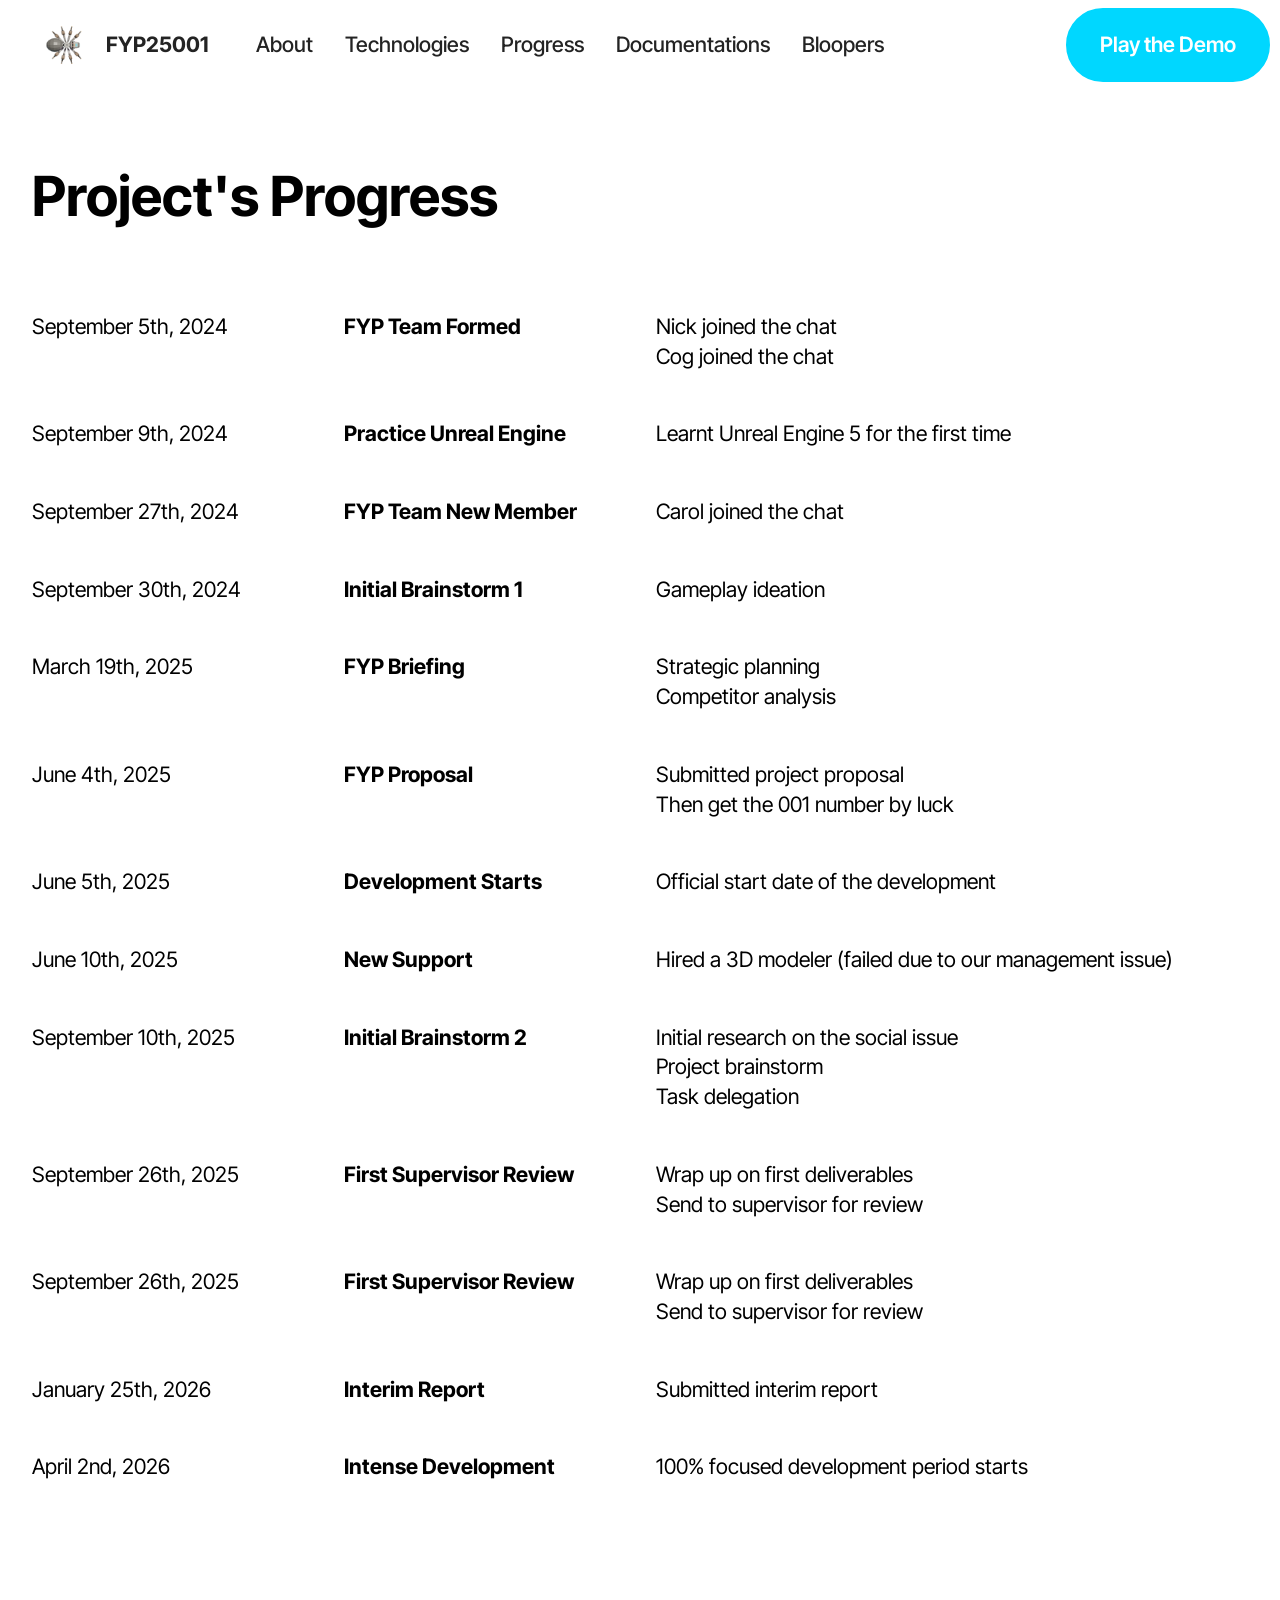
==== commit b9fe818f: "yes" ====
--- a/page1.html
+++ b/page1.html
@@ -19,7 +19,7 @@
   <link rel="stylesheet" href="assets/theme/css/style.css">
   <link rel="preload" href="https://fonts.googleapis.com/css?family=Inter+Tight:100,200,300,400,500,600,700,800,900,100i,200i,300i,400i,500i,600i,700i,800i,900i&display=swap" as="style" onload="this.onload=null;this.rel='stylesheet'">
   <noscript><link rel="stylesheet" href="https://fonts.googleapis.com/css?family=Inter+Tight:100,200,300,400,500,600,700,800,900,100i,200i,300i,400i,500i,600i,700i,800i,900i&display=swap"></noscript>
-  <link rel="preload" as="style" href="assets/mobirise/css/mbr-additional.css?v=rk2z0A"><link rel="stylesheet" href="assets/mobirise/css/mbr-additional.css?v=rk2z0A" type="text/css">
+  <link rel="preload" as="style" href="assets/mobirise/css/mbr-additional.css?v=BsEwsr"><link rel="stylesheet" href="assets/mobirise/css/mbr-additional.css?v=BsEwsr" type="text/css">
 
   
   
@@ -34,7 +34,7 @@
 		<div class="container">
 			<div class="navbar-brand">
 				<span class="navbar-logo">
-					<a href="https://mobiri.se">
+					<a href="https://nicknationgames.carrd.co/" target="_blank">
 						<img src="assets/images/spider-top-view.png" alt="Hehe" style="height: 3rem;">
 					</a>
 				</span>
@@ -53,11 +53,11 @@
 						<a class="nav-link link text-black text-primary display-4" href="index.html">About</a>
 					</li>
 					<li class="nav-item">
+						<a class="nav-link link text-black text-primary display-4" href="page4.html">Technologies</a>
+					</li><li class="nav-item">
 						<a class="nav-link link text-black text-primary display-4" href="page1.html" aria-expanded="false">Progress</a>
 					</li>
-					<li class="nav-item">
-						<a class="nav-link link text-black text-primary display-4" href="page2.html">Documentations &amp; Links</a>
-					</li></ul>
+					<li class="nav-item"><a class="nav-link link text-black text-primary display-4" href="page3.html">Documentations</a></li><li class="nav-item"><a class="nav-link link text-black text-primary display-4" href="page2.html">Bloopers</a></li></ul>
 				
 				<div class="navbar-buttons mbr-section-btn"><a class="btn btn-warning display-4" href="https://nick-mc.itch.io/iris-wisdom-and-virtue" target="_blank">Play the Demo</a></div>
 			</div>
@@ -78,11 +78,123 @@
     <div class="row justify-content-center item features-without-image mb-4 active">
       <div class="col-12 col-lg-3">
         <h5 class="mbr-card-title mbr-fonts-style mt-0 mb-3 display-7">
+          September 5th, 2024</h5>
+
+      </div>
+      <div class="col-12 col-lg-3">
+        <h6 class="mbr-card-subtitle mbr-fonts-style mt-0 mb-3 display-7"><strong>FYP Team Formed</strong></h6>
+      </div>
+      <div class="col-12 col-lg-6 item-wrapper">
+        <p class="mbr-text mbr-fonts-style mt-0 display-7">Nick joined the chat<br>Cog joined the chat</p>
+        
+      </div>
+
+    </div><div class="row justify-content-center item features-without-image mb-4">
+      <div class="col-12 col-lg-3">
+        <h5 class="mbr-card-title mbr-fonts-style mt-0 mb-3 display-7">
+          September 9th, 2024</h5>
+
+      </div>
+      <div class="col-12 col-lg-3">
+        <h6 class="mbr-card-subtitle mbr-fonts-style mt-0 mb-3 display-7"><strong>Practice Unreal Engine</strong></h6>
+      </div>
+      <div class="col-12 col-lg-6 item-wrapper">
+        <p class="mbr-text mbr-fonts-style mt-0 display-7">Learnt Unreal Engine 5 for the first time</p>
+        
+      </div>
+
+    </div><div class="row justify-content-center item features-without-image mb-4">
+      <div class="col-12 col-lg-3">
+        <h5 class="mbr-card-title mbr-fonts-style mt-0 mb-3 display-7">
+          September 27th, 2024</h5>
+
+      </div>
+      <div class="col-12 col-lg-3">
+        <h6 class="mbr-card-subtitle mbr-fonts-style mt-0 mb-3 display-7"><strong>FYP Team New Member</strong></h6>
+      </div>
+      <div class="col-12 col-lg-6 item-wrapper">
+        <p class="mbr-text mbr-fonts-style mt-0 display-7">Carol joined the chat</p>
+        
+      </div>
+
+    </div><div class="row justify-content-center item features-without-image mb-4">
+      <div class="col-12 col-lg-3">
+        <h5 class="mbr-card-title mbr-fonts-style mt-0 mb-3 display-7">
+          September 30th, 2024</h5>
+
+      </div>
+      <div class="col-12 col-lg-3">
+        <h6 class="mbr-card-subtitle mbr-fonts-style mt-0 mb-3 display-7"><strong>Initial Brainstorm 1</strong></h6>
+      </div>
+      <div class="col-12 col-lg-6 item-wrapper">
+        <p class="mbr-text mbr-fonts-style mt-0 display-7">Gameplay ideation</p>
+        
+      </div>
+
+    </div><div class="row justify-content-center item features-without-image mb-4">
+      <div class="col-12 col-lg-3">
+        <h5 class="mbr-card-title mbr-fonts-style mt-0 mb-3 display-7">
+          March 19th, 2025</h5>
+
+      </div>
+      <div class="col-12 col-lg-3">
+        <h6 class="mbr-card-subtitle mbr-fonts-style mt-0 mb-3 display-7"><strong>FYP Briefing</strong></h6>
+      </div>
+      <div class="col-12 col-lg-6 item-wrapper">
+        <p class="mbr-text mbr-fonts-style mt-0 display-7">Strategic planning<br>Competitor analysis</p>
+        
+      </div>
+
+    </div><div class="row justify-content-center item features-without-image mb-4">
+      <div class="col-12 col-lg-3">
+        <h5 class="mbr-card-title mbr-fonts-style mt-0 mb-3 display-7">
+          June 4th, 2025</h5>
+
+      </div>
+      <div class="col-12 col-lg-3">
+        <h6 class="mbr-card-subtitle mbr-fonts-style mt-0 mb-3 display-7"><strong>FYP Proposal</strong></h6>
+      </div>
+      <div class="col-12 col-lg-6 item-wrapper">
+        <p class="mbr-text mbr-fonts-style mt-0 display-7">Submitted project proposal<br>Then get the 001 number by luck</p>
+        
+      </div>
+
+    </div><div class="row justify-content-center item features-without-image mb-4">
+      <div class="col-12 col-lg-3">
+        <h5 class="mbr-card-title mbr-fonts-style mt-0 mb-3 display-7">
+          June 5th, 2025</h5>
+
+      </div>
+      <div class="col-12 col-lg-3">
+        <h6 class="mbr-card-subtitle mbr-fonts-style mt-0 mb-3 display-7"><strong>Development Starts</strong></h6>
+      </div>
+      <div class="col-12 col-lg-6 item-wrapper">
+        <p class="mbr-text mbr-fonts-style mt-0 display-7">Official start date of the development</p>
+        
+      </div>
+
+    </div><div class="row justify-content-center item features-without-image mb-4">
+      <div class="col-12 col-lg-3">
+        <h5 class="mbr-card-title mbr-fonts-style mt-0 mb-3 display-7">
+          June 10th, 2025</h5>
+
+      </div>
+      <div class="col-12 col-lg-3">
+        <h6 class="mbr-card-subtitle mbr-fonts-style mt-0 mb-3 display-7"><strong>New Support</strong></h6>
+      </div>
+      <div class="col-12 col-lg-6 item-wrapper">
+        <p class="mbr-text mbr-fonts-style mt-0 display-7">Hired a 3D modeler (failed due to our management issue)</p>
+        
+      </div>
+
+    </div><div class="row justify-content-center item features-without-image mb-4">
+      <div class="col-12 col-lg-3">
+        <h5 class="mbr-card-title mbr-fonts-style mt-0 mb-3 display-7">
           September 10th, 2025</h5>
 
       </div>
       <div class="col-12 col-lg-3">
-        <h6 class="mbr-card-subtitle mbr-fonts-style mt-0 mb-3 display-7"><strong>Initial Brainstorm</strong></h6>
+        <h6 class="mbr-card-subtitle mbr-fonts-style mt-0 mb-3 display-7"><strong>Initial Brainstorm 2</strong></h6>
       </div>
       <div class="col-12 col-lg-6 item-wrapper">
         <p class="mbr-text mbr-fonts-style mt-0 display-7">Initial research on the social issue
@@ -105,12 +217,49 @@
         
       </div>
 
+    </div><div class="row justify-content-center item features-without-image mb-4">
+      <div class="col-12 col-lg-3">
+        <h5 class="mbr-card-title mbr-fonts-style mt-0 mb-3 display-7">September 26th, 2025</h5>
+      </div>
+      <div class="col-12 col-lg-3">
+        <h6 class="mbr-card-subtitle mbr-fonts-style mt-0 mb-3 display-7"><strong>First Supervisor Review</strong></h6>
+      </div>
+      <div class="col-12 col-lg-6 item-wrapper">
+        <p class="mbr-text mbr-fonts-style mt-0 display-7">Wrap up on first deliverables
+<br>Send to supervisor for review</p>
+        
+      </div>
+
+    </div><div class="row justify-content-center item features-without-image mb-4">
+      <div class="col-12 col-lg-3">
+        <h5 class="mbr-card-title mbr-fonts-style mt-0 mb-3 display-7">January 25th, 2026</h5>
+      </div>
+      <div class="col-12 col-lg-3">
+        <h6 class="mbr-card-subtitle mbr-fonts-style mt-0 mb-3 display-7"><strong>Interim Report</strong></h6>
+      </div>
+      <div class="col-12 col-lg-6 item-wrapper">
+        <p class="mbr-text mbr-fonts-style mt-0 display-7">Submitted interim report</p>
+        
+      </div>
+
+    </div><div class="row justify-content-center item features-without-image mb-4">
+      <div class="col-12 col-lg-3">
+        <h5 class="mbr-card-title mbr-fonts-style mt-0 mb-3 display-7">April 2nd, 2026</h5>
+      </div>
+      <div class="col-12 col-lg-3">
+        <h6 class="mbr-card-subtitle mbr-fonts-style mt-0 mb-3 display-7"><strong>Intense Development</strong></h6>
+      </div>
+      <div class="col-12 col-lg-6 item-wrapper">
+        <p class="mbr-text mbr-fonts-style mt-0 display-7">100% focused development period starts</p>
+        
+      </div>
+
     </div>
     
 
 
   </div>
-</section><section class="display-7" style="padding: 0;align-items: center;justify-content: center;flex-wrap: wrap;    align-content: center;display: flex;position: relative;height: 4rem;"><a href="https://mobiri.se/3026355" style="flex: 1 1;height: 4rem;position: absolute;width: 100%;z-index: 1;"><img alt="" style="height: 4rem;" src="[data-uri]"></a><p style="margin: 0;text-align: center;" class="display-7">&#8204;</p><a style="z-index:1" href="https://mobirise.com/drag-drop-website-builder.html">Drag and Drop Website Builder</a></section><script src="assets/bootstrap/js/bootstrap.bundle.min.js"></script>  <script src="assets/smoothscroll/smooth-scroll.js"></script>  <script src="assets/ytplayer/index.js"></script>  <script src="assets/dropdown/js/navbar-dropdown.js"></script>  <script src="assets/theme/js/script.js"></script>  
+</section><section class="display-7" style="padding: 0;align-items: center;justify-content: center;flex-wrap: wrap;    align-content: center;display: flex;position: relative;height: 4rem;"><a href="https://mobiri.se/3026355" style="flex: 1 1;height: 4rem;position: absolute;width: 100%;z-index: 1;"><img alt="" style="height: 4rem;" src="[data-uri]"></a><p style="margin: 0;text-align: center;" class="display-7">&#8204;</p><a style="z-index:1" href="https://mobirise.com/builder/ai-website-creator.html">Free AI Website Creator</a></section><script src="assets/bootstrap/js/bootstrap.bundle.min.js"></script>  <script src="assets/smoothscroll/smooth-scroll.js"></script>  <script src="assets/ytplayer/index.js"></script>  <script src="assets/dropdown/js/navbar-dropdown.js"></script>  <script src="assets/theme/js/script.js"></script>  
   
   
 </body>
--- a/assets/mobirise/css/mbr-additional.css
+++ b/assets/mobirise/css/mbr-additional.css
@@ -1358,15 +1358,15 @@
 .cid-vfVBydpLtD .content-head {
   max-width: 800px;
 }
-.cid-uXyV9lK9uG {
-  padding-top: 3rem;
-  padding-bottom: 0rem;
+.cid-vgp6BqRId8 {
+  padding-top: 9rem;
+  padding-bottom: 3rem;
   background-color: #ffffff;
 }
-.cid-uXyV9lK9uG .mbr-fallback-image.disabled {
+.cid-vgp6BqRId8 .mbr-fallback-image.disabled {
   display: none;
 }
-.cid-uXyV9lK9uG .mbr-fallback-image {
+.cid-vgp6BqRId8 .mbr-fallback-image {
   display: block;
   background-size: cover;
   background-position: center center;
@@ -1375,56 +1375,34 @@
   position: absolute;
   top: 0;
 }
-@media (max-width: 992px) {
-  .cid-uXyV9lK9uG .mbr-figure {
-    margin-top: 1.5rem;
-  }
-}
-.cid-uXyV9lK9uG .row {
-  align-items: center;
-}
-@media (min-width: 992px) {
-  .cid-uXyV9lK9uG .text-wrapper {
-    padding: 0 2rem;
-  }
-}
-.cid-uXyV9lK9uG .media-content,
-.cid-uXyV9lK9uG .mbr-figure {
-  align-self: center;
-}
-.cid-uXyV9lK9uG .mbr-figure iframe {
-  width: 100%;
-  border-radius: 2rem;
-  overflow: hidden;
-}
-.cid-uXyV9lK9uG .mbr-figure {
-  border-radius: 0rem;
-  overflow: hidden;
-}
-@media (min-width: 767px) {
-  .cid-uXyV9lK9uG .mbr-figure {
-    border-radius: 2rem;
-  }
-}
-.cid-uXyV9lK9uG .mbr-section-maintitle {
-  text-align: center;
-}
-.cid-uXyV9lK9uG .mbr-section-title {
+.cid-vgp6BqRId8 .mbr-text {
+  color: #000000;
+}
+.cid-vgp6BqRId8 .mbr-section-subtitle {
+  color: #ffffff;
   text-align: left;
 }
-.cid-uXyV9lK9uG .mbr-text,
-.cid-uXyV9lK9uG .mbr-section-btn {
-  text-align: left;
-}
-.cid-uXyXf3odsD {
-  padding-top: 6rem;
+.cid-vgp6BqRId8 .main-button {
+  margin-bottom: 2rem;
+}
+@media (max-width: 767px) {
+  .cid-vgp6BqRId8 .main-button {
+    margin-bottom: 2rem;
+  }
+}
+.cid-vgp6BqRId8 .mbr-section-subtitle,
+.cid-vgp6BqRId8 .main-button {
+  color: #000000;
+}
+.cid-vgp7aKhZTx {
+  padding-top: 5rem;
   padding-bottom: 3rem;
   background-color: #ffffff;
 }
-.cid-uXyXf3odsD .mbr-fallback-image.disabled {
+.cid-vgp7aKhZTx .mbr-fallback-image.disabled {
   display: none;
 }
-.cid-uXyXf3odsD .mbr-fallback-image {
+.cid-vgp7aKhZTx .mbr-fallback-image {
   display: block;
   background-size: cover;
   background-position: center center;
@@ -1433,69 +1411,142 @@
   position: absolute;
   top: 0;
 }
-.cid-uXyXf3odsD .item-mb {
+.cid-vgp7aKhZTx .row {
+  flex-direction: row-reverse;
+}
+.cid-vgp7aKhZTx .mbr-text {
+  color: #000000;
+}
+.cid-vgp7aKhZTx .mbr-section-subtitle {
+  color: #ffffff;
+  text-align: left;
+}
+.cid-vgp7aKhZTx .main-button {
   margin-bottom: 2rem;
 }
 @media (max-width: 767px) {
-  .cid-uXyXf3odsD .item-mb {
-    margin-bottom: 0;
-  }
-}
-.cid-uXyXf3odsD .item-wrapper {
-  background: #000000;
-  padding: 2.25rem;
-}
-@media (min-width: 992px) and (max-width: 1200px) {
-  .cid-uXyXf3odsD .item-wrapper {
-    padding: 2rem 1.5rem;
-    margin-bottom: 0rem;
-  }
+  .cid-vgp7aKhZTx .main-button {
+    margin-bottom: 2rem;
+  }
+}
+.cid-vgp7aKhZTx .mbr-section-subtitle,
+.cid-vgp7aKhZTx .main-button {
+  color: #000000;
+}
+.cid-vgp7CcTGqG {
+  padding-top: 5rem;
+  padding-bottom: 3rem;
+  background-color: #ffffff;
+}
+.cid-vgp7CcTGqG .mbr-fallback-image.disabled {
+  display: none;
+}
+.cid-vgp7CcTGqG .mbr-fallback-image {
+  display: block;
+  background-size: cover;
+  background-position: center center;
+  width: 100%;
+  height: 100%;
+  position: absolute;
+  top: 0;
+}
+.cid-vgp7CcTGqG .mbr-text {
+  color: #000000;
+}
+.cid-vgp7CcTGqG .mbr-section-subtitle {
+  color: #ffffff;
+  text-align: left;
+}
+.cid-vgp7CcTGqG .main-button {
+  margin-bottom: 2rem;
 }
 @media (max-width: 767px) {
-  .cid-uXyXf3odsD .item-wrapper {
-    padding: 2rem 1.5rem;
-    margin-bottom: 1rem;
-  }
-}
-.cid-uXyXf3odsD .mbr-iconfont {
-  display: inline-flex;
-  font-size: 3rem;
-  color: #d70081;
-  margin-bottom: 1rem;
-  width: 80px;
-  justify-content: center;
-  align-items: center;
-  background: #ffd7ef;
-  height: 80px;
-  border-radius: 50%;
-}
-.cid-uXyXf3odsD .mbr-section-title {
-  color: #d70081;
-}
-.cid-uXyXf3odsD .mbr-section-subtitle {
-  color: #232323;
-}
-.cid-uXyXf3odsD .card-box {
-  display: flex;
-  flex-direction: column;
+  .cid-vgp7CcTGqG .main-button {
+    margin-bottom: 2rem;
+  }
+}
+.cid-vgp7CcTGqG .mbr-section-subtitle,
+.cid-vgp7CcTGqG .main-button {
+  color: #000000;
+}
+.cid-vgp7ODX1EZ {
+  padding-top: 5rem;
+  padding-bottom: 3rem;
+  background-color: #ffffff;
+}
+.cid-vgp7ODX1EZ .mbr-fallback-image.disabled {
+  display: none;
+}
+.cid-vgp7ODX1EZ .mbr-fallback-image {
+  display: block;
+  background-size: cover;
+  background-position: center center;
+  width: 100%;
   height: 100%;
-}
-.cid-uXyXf3odsD .card-box .item-footer {
-  margin-top: auto;
-}
-.cid-uXyXf3odsD .content-head {
-  max-width: 800px;
-}
-.cid-uXyXf3odsD .card-title,
-.cid-uXyXf3odsD .iconfont-wrapper {
+  position: absolute;
+  top: 0;
+}
+.cid-vgp7ODX1EZ .row {
+  flex-direction: row-reverse;
+}
+.cid-vgp7ODX1EZ .mbr-text {
+  color: #000000;
+}
+.cid-vgp7ODX1EZ .mbr-section-subtitle {
   color: #ffffff;
-}
-.cid-uXyXf3odsD .card-text {
+  text-align: left;
+}
+.cid-vgp7ODX1EZ .main-button {
+  margin-bottom: 2rem;
+}
+@media (max-width: 767px) {
+  .cid-vgp7ODX1EZ .main-button {
+    margin-bottom: 2rem;
+  }
+}
+.cid-vgp7ODX1EZ .mbr-section-subtitle,
+.cid-vgp7ODX1EZ .main-button {
+  color: #000000;
+}
+.cid-vgp821ZZuF {
+  padding-top: 5rem;
+  padding-bottom: 3rem;
+  background-color: #ffffff;
+}
+.cid-vgp821ZZuF .mbr-fallback-image.disabled {
+  display: none;
+}
+.cid-vgp821ZZuF .mbr-fallback-image {
+  display: block;
+  background-size: cover;
+  background-position: center center;
+  width: 100%;
+  height: 100%;
+  position: absolute;
+  top: 0;
+}
+.cid-vgp821ZZuF .mbr-text {
+  color: #000000;
+}
+.cid-vgp821ZZuF .mbr-section-subtitle {
   color: #ffffff;
+  text-align: left;
+}
+.cid-vgp821ZZuF .main-button {
+  margin-bottom: 2rem;
+}
+@media (max-width: 767px) {
+  .cid-vgp821ZZuF .main-button {
+    margin-bottom: 2rem;
+  }
+}
+.cid-vgp821ZZuF .mbr-section-subtitle,
+.cid-vgp821ZZuF .main-button {
+  color: #000000;
 }
 .cid-vfUbMoyTdq {
-  padding-top: 0rem;
-  padding-bottom: 6rem;
+  padding-top: 5rem;
+  padding-bottom: 8rem;
   background: #ffffff;
 }
 .cid-vfUbMoyTdq .mbr-fallback-image.disabled {
@@ -1650,12 +1701,68 @@
 }
 .cid-uXyVnBKDJF .mbr-text {
   color: #ffffff;
+  text-align: center;
 }
 .cid-uXyVnBKDJF .mbr-section-subtitle {
   color: #000000;
 }
 .cid-uXyVnBKDJF .mbr-section-title {
   color: #000000;
+}
+.cid-vgp2ImBWtM {
+  padding-top: 6rem;
+  padding-bottom: 6rem;
+  background-image: url("../../../assets/images/iris-screenshots-3.png");
+}
+.cid-vgp2ImBWtM .mbr-overlay {
+  background: #edefeb;
+  opacity: 0.5;
+}
+.cid-vgp2ImBWtM .item-subtitle {
+  line-height: 1.2;
+  color: #232323;
+  text-align: center;
+}
+.cid-vgp2ImBWtM img,
+.cid-vgp2ImBWtM .item-img {
+  width: 100%;
+  height: 100%;
+  height: 400px;
+  object-fit: cover;
+}
+.cid-vgp2ImBWtM .item:focus,
+.cid-vgp2ImBWtM span:focus {
+  outline: none;
+}
+.cid-vgp2ImBWtM .item {
+  margin-bottom: 2rem;
+}
+@media (max-width: 767px) {
+  .cid-vgp2ImBWtM .item {
+    margin-bottom: 1rem;
+  }
+}
+.cid-vgp2ImBWtM .item-wrapper {
+  position: relative;
+  border-radius: 4px;
+  height: 100%;
+  display: flex;
+  flex-flow: column nowrap;
+}
+.cid-vgp2ImBWtM .mbr-section-title {
+  color: #232323;
+}
+.cid-vgp2ImBWtM .mbr-text,
+.cid-vgp2ImBWtM .mbr-section-btn {
+  color: #232323;
+  text-align: center;
+}
+.cid-vgp2ImBWtM .item-title {
+  color: #232323;
+  text-align: center;
+}
+.cid-vgp2ImBWtM .content-head {
+  max-width: 800px;
 }
 .cid-uXyVDyy0Vz {
   padding-top: 6rem;
@@ -2883,32 +2990,8 @@
     padding: 1rem;
   }
 }
-.cid-vg4yPDVemj {
+.cid-vfVEf77QW9 {
   padding-top: 10rem;
-  padding-bottom: 4rem;
-  background-color: #ffffff;
-}
-.cid-vg4yPDVemj .mbr-text {
-  color: #000000;
-  text-align: left;
-}
-.cid-vg4yPDVemj .mbr-section-subtitle {
-  color: #000000;
-  text-align: left;
-}
-.cid-vg4yPDVemj .mbr-section-title {
-  text-align: left;
-  color: #000000;
-}
-.cid-vg4yPDVemj .mbr-card-title {
-  color: #000000;
-  text-align: left;
-}
-.cid-vg4yPDVemj .mbr-card-subtitle {
-  color: #000000;
-}
-.cid-vfVEf77QW9 {
-  padding-top: 6rem;
   padding-bottom: 6rem;
   background-color: #ffffff;
 }
@@ -3166,3 +3249,1439 @@
 .cid-vfVEf77QW9 H3 {
   text-align: center;
 }
+.cid-vfVzOUqbAC {
+  z-index: 1000;
+  width: 100%;
+  position: relative;
+}
+.cid-vfVzOUqbAC .dropdown-item:before {
+  font-family: Moririse2 !important;
+  content: "\e966";
+  display: inline-block;
+  width: 0;
+  position: absolute;
+  left: 1rem;
+  top: 0.5rem;
+  margin-right: 0.5rem;
+  line-height: 1;
+  font-size: inherit;
+  vertical-align: middle;
+  text-align: center;
+  overflow: hidden;
+  transform: scale(0, 1);
+  transition: all 0.25s ease-in-out;
+}
+@media (max-width: 767px) {
+  .cid-vfVzOUqbAC .navbar-toggler {
+    transform: scale(0.8);
+  }
+}
+.cid-vfVzOUqbAC .navbar-brand {
+  flex-shrink: 0;
+  align-items: center;
+  margin-right: 0;
+  padding: 10px 0;
+  transition: all 0.3s;
+  word-break: break-word;
+  z-index: 1;
+}
+.cid-vfVzOUqbAC .navbar-brand img {
+  max-width: 100%;
+  max-height: 100%;
+  border-radius: 0px !important;
+}
+.cid-vfVzOUqbAC .navbar-brand .navbar-caption {
+  line-height: inherit !important;
+}
+.cid-vfVzOUqbAC .navbar-brand .navbar-logo a {
+  outline: none;
+}
+.cid-vfVzOUqbAC .navbar-nav {
+  margin: auto;
+  margin-left: 0;
+}
+.cid-vfVzOUqbAC .navbar-nav .nav-item {
+  padding: 0 !important;
+  transition: 0.3s all !important;
+}
+.cid-vfVzOUqbAC .navbar-nav .nav-item .nav-link {
+  padding: 16px !important;
+  margin: 0 !important;
+  border-radius: 1rem !important;
+  transition: 0.3s all !important;
+}
+.cid-vfVzOUqbAC .navbar-nav .nav-item .nav-link:hover {
+  background-color: rgba(27, 31, 10, 0.06);
+}
+.cid-vfVzOUqbAC .navbar-nav .open .nav-link::after {
+  transform: rotate(180deg);
+}
+@media (min-width: 992px) {
+  .cid-vfVzOUqbAC .navbar-nav .open .nav-link::before {
+    content: "";
+    width: 100%;
+    height: 20px;
+    top: 100%;
+    background: transparent;
+    position: absolute;
+  }
+}
+.cid-vfVzOUqbAC .navbar-nav .dropdown-item {
+  padding: 12px !important;
+  border-radius: 0.5rem !important;
+  margin: 0 8px !important;
+  transition: 0.3s all !important;
+}
+.cid-vfVzOUqbAC .navbar-nav .dropdown-item:hover {
+  background-color: rgba(27, 31, 10, 0.06);
+}
+@media (min-width: 992px) {
+  .cid-vfVzOUqbAC .navbar-nav {
+    padding-left: 1.5rem;
+  }
+}
+.cid-vfVzOUqbAC .nav-link {
+  width: fit-content;
+  position: relative;
+}
+.cid-vfVzOUqbAC .navbar-logo {
+  padding-left: 2rem;
+  margin: 0 !important;
+}
+@media (max-width: 767px) {
+  .cid-vfVzOUqbAC .navbar-logo {
+    padding-left: 1rem;
+  }
+}
+.cid-vfVzOUqbAC .navbar-caption {
+  padding-left: 1rem;
+  padding-right: 0.5rem;
+}
+@media (max-width: 767px) {
+  .cid-vfVzOUqbAC .nav-dropdown {
+    padding-bottom: 0.5rem;
+  }
+}
+.cid-vfVzOUqbAC .nav-dropdown .link.dropdown-toggle::after {
+  margin-left: 0.5rem;
+  margin-top: 0.2rem;
+  transition: 0.3s all;
+}
+.cid-vfVzOUqbAC .container {
+  display: flex;
+  height: 90px;
+  padding: 0.5rem 0.6rem;
+  flex-wrap: nowrap;
+  left: 0;
+  right: 0;
+  -webkit-box-pack: justify;
+  -ms-flex-pack: justify;
+  justify-content: flex-end;
+  -webkit-box-align: center;
+  -webkit-align-items: center;
+  -ms-flex-align: center;
+  align-items: center;
+  border-radius: 100vw;
+}
+@media (max-width: 992px) {
+  .cid-vfVzOUqbAC .container {
+    padding-right: 2rem;
+  }
+}
+@media (max-width: 767px) {
+  .cid-vfVzOUqbAC .container {
+    width: 95%;
+    height: 56px !important;
+    padding-right: 1rem;
+    margin-top: 0rem;
+  }
+}
+.cid-vfVzOUqbAC .iconfont-wrapper {
+  color: #000000 !important;
+  font-size: 1.5rem;
+  padding-right: 0.5rem;
+}
+.cid-vfVzOUqbAC .dropdown-menu {
+  flex-wrap: wrap;
+  flex-direction: column;
+  max-width: 100%;
+  padding: 12px 4px !important;
+  border-radius: 1.5rem;
+  transition: 0.3s all !important;
+  min-width: auto;
+  background: #ffffff;
+  background: rgba(255, 255, 255, 0.8) !important;
+}
+.cid-vfVzOUqbAC .nav-item:focus,
+.cid-vfVzOUqbAC .nav-link:focus {
+  outline: none;
+}
+.cid-vfVzOUqbAC .dropdown .dropdown-menu .dropdown-item {
+  width: auto;
+  transition: all 0.25s ease-in-out;
+}
+.cid-vfVzOUqbAC .dropdown .dropdown-menu .dropdown-item::after {
+  right: 0.5rem;
+}
+.cid-vfVzOUqbAC .dropdown .dropdown-menu .dropdown-item .mbr-iconfont {
+  margin-right: 0.5rem;
+  vertical-align: sub;
+}
+.cid-vfVzOUqbAC .dropdown .dropdown-menu .dropdown-item .mbr-iconfont:before {
+  display: inline-block;
+  transform: scale(1, 1);
+  transition: all 0.25s ease-in-out;
+}
+.cid-vfVzOUqbAC .collapsed .dropdown-menu .dropdown-item:before {
+  display: none;
+}
+.cid-vfVzOUqbAC .collapsed .dropdown .dropdown-menu .dropdown-item {
+  padding: 0.235em 1.5em 0.235em 1.5em !important;
+  transition: none;
+  margin: 0 !important;
+}
+.cid-vfVzOUqbAC .navbar {
+  min-height: 90px;
+  transition: all 0.3s;
+  border-bottom: 1px solid transparent;
+  background: transparent !important;
+  padding: 0 !important;
+  border: none !important;
+  box-shadow: none !important;
+  border-radius: 0 !important;
+}
+.cid-vfVzOUqbAC .navbar.opened {
+  transition: all 0.25s;
+}
+.cid-vfVzOUqbAC .navbar .dropdown-item {
+  padding: 0.5rem 1.8rem;
+}
+.cid-vfVzOUqbAC .navbar .navbar-logo img {
+  width: auto;
+}
+.cid-vfVzOUqbAC .navbar .navbar-collapse {
+  z-index: 1;
+  justify-content: flex-end;
+}
+.cid-vfVzOUqbAC .navbar.collapsed {
+  justify-content: center;
+}
+.cid-vfVzOUqbAC .navbar.collapsed .nav-item .nav-link::before {
+  display: none;
+}
+.cid-vfVzOUqbAC .navbar.collapsed.opened .dropdown-menu {
+  top: 0;
+}
+@media (min-width: 992px) {
+  .cid-vfVzOUqbAC .navbar.collapsed.opened:not(.navbar-short) .navbar-collapse {
+    max-height: calc(98.5vh - 3rem);
+  }
+}
+.cid-vfVzOUqbAC .navbar.collapsed .dropdown-menu .dropdown-submenu {
+  left: 0 !important;
+}
+.cid-vfVzOUqbAC .navbar.collapsed .dropdown-menu .dropdown-item:after {
+  right: auto;
+}
+.cid-vfVzOUqbAC .navbar.collapsed .dropdown-menu .dropdown-toggle[data-toggle="dropdown-submenu"]:after {
+  margin-left: 0.5rem;
+  margin-top: 0.2rem;
+  border-top: 0.35em solid;
+  border-right: 0.35em solid transparent;
+  border-left: 0.35em solid transparent;
+  border-bottom: 0;
+  top: 41%;
+}
+.cid-vfVzOUqbAC .navbar.collapsed ul.navbar-nav li {
+  margin: auto;
+}
+.cid-vfVzOUqbAC .navbar.collapsed .dropdown-menu .dropdown-item {
+  padding: 0.25rem 1.5rem;
+  text-align: center;
+}
+.cid-vfVzOUqbAC .navbar.collapsed .icons-menu {
+  padding-left: 0;
+  padding-right: 0;
+  padding-top: 0.5rem;
+  padding-bottom: 0.5rem;
+}
+@media (max-width: 767px) {
+  .cid-vfVzOUqbAC .navbar {
+    min-height: 72px;
+  }
+  .cid-vfVzOUqbAC .navbar .navbar-logo img {
+    height: 2rem !important;
+  }
+}
+@media (max-width: 991px) {
+  .cid-vfVzOUqbAC .navbar .nav-item .nav-link::before {
+    display: none;
+  }
+  .cid-vfVzOUqbAC .navbar.opened .dropdown-menu {
+    top: 0;
+  }
+  .cid-vfVzOUqbAC .navbar .dropdown-menu .dropdown-submenu {
+    left: 0 !important;
+  }
+  .cid-vfVzOUqbAC .navbar .dropdown-menu .dropdown-item:after {
+    right: auto;
+  }
+  .cid-vfVzOUqbAC .navbar .dropdown-menu .dropdown-toggle[data-toggle="dropdown-submenu"]:after {
+    margin-left: 0.5rem;
+    margin-top: 0.2rem;
+    border-top: 0.35em solid;
+    border-right: 0.35em solid transparent;
+    border-left: 0.35em solid transparent;
+    border-bottom: 0;
+    top: 40%;
+  }
+  .cid-vfVzOUqbAC .navbar .dropdown-menu .dropdown-item {
+    padding: 0.25rem 1.5rem !important;
+    text-align: center;
+  }
+  .cid-vfVzOUqbAC .navbar .navbar-brand {
+    flex-shrink: initial;
+    flex-basis: auto;
+    word-break: break-word;
+    padding-right: 10px;
+  }
+  .cid-vfVzOUqbAC .navbar .navbar-toggler {
+    flex-basis: auto;
+  }
+  .cid-vfVzOUqbAC .navbar .icons-menu {
+    padding-left: 0;
+    padding-top: 0.5rem;
+    padding-bottom: 0.5rem;
+  }
+}
+.cid-vfVzOUqbAC .navbar.navbar-short .navbar-logo img {
+  height: 2rem;
+}
+.cid-vfVzOUqbAC .dropdown-item.active,
+.cid-vfVzOUqbAC .dropdown-item:active {
+  background-color: transparent;
+}
+.cid-vfVzOUqbAC .navbar-expand-lg .navbar-nav .nav-link {
+  padding: 0;
+}
+.cid-vfVzOUqbAC .nav-dropdown .link.dropdown-toggle {
+  margin-right: 1.667em;
+}
+.cid-vfVzOUqbAC .nav-dropdown .link.dropdown-toggle[aria-expanded="true"] {
+  margin-right: 0;
+  padding: 0.667em 1.667em;
+}
+.cid-vfVzOUqbAC .navbar.navbar-expand-lg .dropdown .dropdown-menu {
+  background: #ffffff;
+}
+.cid-vfVzOUqbAC .navbar.navbar-expand-lg .dropdown .dropdown-menu .dropdown-submenu {
+  margin: 0;
+  left: 105%;
+  transform: none;
+  top: -12px;
+}
+.cid-vfVzOUqbAC .navbar .dropdown.open > .dropdown-menu {
+  display: flex;
+}
+.cid-vfVzOUqbAC ul.navbar-nav {
+  flex-wrap: wrap;
+}
+.cid-vfVzOUqbAC .navbar-buttons {
+  text-align: center;
+  min-width: 140px;
+}
+@media (max-width: 992px) {
+  .cid-vfVzOUqbAC .navbar-buttons {
+    text-align: left;
+  }
+}
+.cid-vfVzOUqbAC button.navbar-toggler {
+  outline: none;
+  width: 31px;
+  height: 20px;
+  cursor: pointer;
+  transition: all 0.2s;
+  position: relative;
+  align-self: center;
+}
+.cid-vfVzOUqbAC button.navbar-toggler .hamburger span {
+  position: absolute;
+  right: 0;
+  width: 30px;
+  height: 2px;
+  border-right: 5px;
+  background-color: #000000;
+}
+.cid-vfVzOUqbAC button.navbar-toggler .hamburger span:nth-child(1) {
+  top: 0;
+  transition: all 0.2s;
+}
+.cid-vfVzOUqbAC button.navbar-toggler .hamburger span:nth-child(2) {
+  top: 8px;
+  transition: all 0.15s;
+}
+.cid-vfVzOUqbAC button.navbar-toggler .hamburger span:nth-child(3) {
+  top: 8px;
+  transition: all 0.15s;
+}
+.cid-vfVzOUqbAC button.navbar-toggler .hamburger span:nth-child(4) {
+  top: 16px;
+  transition: all 0.2s;
+}
+.cid-vfVzOUqbAC nav.opened .hamburger span:nth-child(1) {
+  top: 8px;
+  width: 0;
+  opacity: 0;
+  right: 50%;
+  transition: all 0.2s;
+}
+.cid-vfVzOUqbAC nav.opened .hamburger span:nth-child(2) {
+  transform: rotate(45deg);
+  transition: all 0.25s;
+}
+.cid-vfVzOUqbAC nav.opened .hamburger span:nth-child(3) {
+  transform: rotate(-45deg);
+  transition: all 0.25s;
+}
+.cid-vfVzOUqbAC nav.opened .hamburger span:nth-child(4) {
+  top: 8px;
+  width: 0;
+  opacity: 0;
+  right: 50%;
+  transition: all 0.2s;
+}
+.cid-vfVzOUqbAC .navbar-dropdown {
+  padding: 0;
+  background: rgba(255, 255, 255, 0.8) !important;
+}
+.cid-vfVzOUqbAC .opacityScroll {
+  background: #ffffff !important;
+}
+.cid-vfVzOUqbAC a.nav-link {
+  display: flex;
+  align-items: center;
+  justify-content: center;
+}
+.cid-vfVzOUqbAC .icons-menu {
+  flex-wrap: nowrap;
+  display: flex;
+  justify-content: center;
+  padding-left: 1rem;
+  padding-right: 1rem;
+  padding-top: 0.3rem;
+  text-align: center;
+}
+@media (max-width: 992px) {
+  .cid-vfVzOUqbAC .icons-menu {
+    justify-content: flex-start;
+    margin-bottom: 0.5rem;
+  }
+}
+@media screen and (-ms-high-contrast: active), (-ms-high-contrast: none) {
+  .cid-vfVzOUqbAC .navbar {
+    height: 70px;
+  }
+  .cid-vfVzOUqbAC .navbar.opened {
+    height: auto;
+  }
+  .cid-vfVzOUqbAC .nav-item .nav-link:hover::before {
+    width: 175%;
+    max-width: calc(100% + 2rem);
+    left: -1rem;
+  }
+}
+.cid-vfVzOUqbAC .navbar .dropdown > .dropdown-menu {
+  display: none;
+  width: max-content;
+  max-width: 500px !important;
+  transform: translateX(-50%);
+  top: calc(100% + 20px);
+  left: 50%;
+}
+.cid-vfVzOUqbAC .navbar .dropdown > .dropdown-menu .dropdown-item {
+  line-height: 1 !important;
+}
+.cid-vfVzOUqbAC .navbar .dropdown > .dropdown-menu .dropdown .dropdown-item {
+  align-items: center;
+  display: flex;
+  height: max-content !important;
+  min-height: max-content !important;
+}
+.cid-vfVzOUqbAC .navbar .dropdown > .dropdown-menu .dropdown .dropdown-item::after {
+  display: inline-block;
+  position: static;
+  margin-left: 0.5rem;
+  margin-top: 0;
+  margin-right: 0;
+  margin-bottom: 0;
+  transition: 0.3s all;
+  transform: rotate(-90deg);
+}
+.cid-vfVzOUqbAC .navbar .dropdown > .dropdown-menu .dropdown.open .dropdown-item::after {
+  transform: rotate(0deg);
+}
+.cid-vfVzOUqbAC .mbr-section-btn {
+  margin: -0.6rem -0.6rem;
+}
+.cid-vfVzOUqbAC .navbar-toggler {
+  margin-left: 12px;
+  margin-right: 8px;
+  order: 1000;
+}
+@media (max-width: 991px) {
+  .cid-vfVzOUqbAC .navbar-brand {
+    margin-right: auto;
+  }
+  .cid-vfVzOUqbAC .navbar-collapse {
+    z-index: -1 !important;
+    position: absolute;
+    top: 100%;
+    left: 0;
+    width: 100%;
+    padding: 1rem;
+    border-radius: 1.5rem;
+    background: #ffffff;
+    opacity: 1;
+    border-color: rgba(255, 255, 255, 0.8) !important;
+    background: rgba(255, 255, 255, 0.8) !important;
+    backdrop-filter: blur(8px);
+  }
+  .cid-vfVzOUqbAC .navbar-nav .nav-item .nav-link::after {
+    margin-left: 10px;
+  }
+  .cid-vfVzOUqbAC .navbar-nav .dropdown-item:hover {
+    background-color: rgba(27, 31, 10, 0.06);
+  }
+  .cid-vfVzOUqbAC .navbar .dropdown > .dropdown-menu {
+    max-width: 100% !important;
+    transform: translateX(0);
+    top: 10px;
+    left: 0;
+    padding: 8px !important;
+    border-radius: 1rem;
+    background-color: rgba(27, 31, 10, 0.04) !important;
+  }
+  .cid-vfVzOUqbAC .navbar .dropdown > .dropdown-menu .dropdown-item {
+    padding: 8px !important;
+    line-height: 1 !important;
+    margin-bottom: 4px !important;
+  }
+  .cid-vfVzOUqbAC .navbar .dropdown > .dropdown-menu .dropdown .dropdown-item {
+    align-items: center;
+    display: flex;
+    height: max-content !important;
+    min-height: max-content !important;
+  }
+  .cid-vfVzOUqbAC .navbar .dropdown > .dropdown-menu .dropdown .dropdown-item::after {
+    display: inline-block;
+    position: static;
+    margin-left: 0.5rem;
+    margin-top: 0;
+    margin-right: 0;
+    margin-bottom: 0;
+    transition: 0.3s all;
+    transform: rotate(0deg);
+  }
+  .cid-vfVzOUqbAC .navbar .dropdown > .dropdown-menu .dropdown.open .dropdown-item::after {
+    transform: rotate(180deg);
+  }
+  .cid-vfVzOUqbAC .navbar .dropdown > .dropdown-menu .dropdown-submenu {
+    position: static;
+    width: 100%;
+    max-width: 100% !important;
+    transform: translateX(0) !important;
+    top: 0;
+    left: 0;
+    padding: 8px !important;
+    border-radius: 1rem;
+    background-color: rgba(27, 31, 10, 0.04) !important;
+  }
+  .cid-vfVzOUqbAC .navbar .dropdown.open > .dropdown-menu {
+    display: flex !important;
+    flex-direction: column;
+    align-items: flex-start;
+  }
+}
+@media (max-width: 991px) and (max-width: 767px) {
+  .cid-vfVzOUqbAC .navbar-collapse {
+    left: -0.7rem;
+    width: 106%;
+    border-radius: 0;
+  }
+}
+@media (max-width: 991px) and (min-width: 768px) and (max-width: 991px) {
+  .cid-vfVzOUqbAC .navbar-collapse {
+    left: 0rem;
+    width: 106%;
+    border-radius: 0;
+  }
+}
+@media (max-width: 575px) {
+  .cid-vfVzOUqbAC .navbar-collapse {
+    padding: 1rem;
+  }
+}
+.cid-vgoTFze3Vn {
+  padding-top: 10rem;
+  padding-bottom: 4rem;
+  background-color: #ffffff;
+}
+.cid-vgoTFze3Vn .mbr-text {
+  color: #000000;
+  text-align: left;
+}
+.cid-vgoTFze3Vn .mbr-section-subtitle {
+  color: #000000;
+  text-align: left;
+}
+.cid-vgoTFze3Vn .mbr-section-title {
+  text-align: left;
+  color: #000000;
+}
+.cid-vgoTFze3Vn .mbr-card-title {
+  color: #000000;
+  text-align: left;
+}
+.cid-vgoTFze3Vn .mbr-card-subtitle {
+  color: #000000;
+}
+.cid-vfVzOUqbAC {
+  z-index: 1000;
+  width: 100%;
+  position: relative;
+}
+.cid-vfVzOUqbAC .dropdown-item:before {
+  font-family: Moririse2 !important;
+  content: "\e966";
+  display: inline-block;
+  width: 0;
+  position: absolute;
+  left: 1rem;
+  top: 0.5rem;
+  margin-right: 0.5rem;
+  line-height: 1;
+  font-size: inherit;
+  vertical-align: middle;
+  text-align: center;
+  overflow: hidden;
+  transform: scale(0, 1);
+  transition: all 0.25s ease-in-out;
+}
+@media (max-width: 767px) {
+  .cid-vfVzOUqbAC .navbar-toggler {
+    transform: scale(0.8);
+  }
+}
+.cid-vfVzOUqbAC .navbar-brand {
+  flex-shrink: 0;
+  align-items: center;
+  margin-right: 0;
+  padding: 10px 0;
+  transition: all 0.3s;
+  word-break: break-word;
+  z-index: 1;
+}
+.cid-vfVzOUqbAC .navbar-brand img {
+  max-width: 100%;
+  max-height: 100%;
+  border-radius: 0px !important;
+}
+.cid-vfVzOUqbAC .navbar-brand .navbar-caption {
+  line-height: inherit !important;
+}
+.cid-vfVzOUqbAC .navbar-brand .navbar-logo a {
+  outline: none;
+}
+.cid-vfVzOUqbAC .navbar-nav {
+  margin: auto;
+  margin-left: 0;
+}
+.cid-vfVzOUqbAC .navbar-nav .nav-item {
+  padding: 0 !important;
+  transition: 0.3s all !important;
+}
+.cid-vfVzOUqbAC .navbar-nav .nav-item .nav-link {
+  padding: 16px !important;
+  margin: 0 !important;
+  border-radius: 1rem !important;
+  transition: 0.3s all !important;
+}
+.cid-vfVzOUqbAC .navbar-nav .nav-item .nav-link:hover {
+  background-color: rgba(27, 31, 10, 0.06);
+}
+.cid-vfVzOUqbAC .navbar-nav .open .nav-link::after {
+  transform: rotate(180deg);
+}
+@media (min-width: 992px) {
+  .cid-vfVzOUqbAC .navbar-nav .open .nav-link::before {
+    content: "";
+    width: 100%;
+    height: 20px;
+    top: 100%;
+    background: transparent;
+    position: absolute;
+  }
+}
+.cid-vfVzOUqbAC .navbar-nav .dropdown-item {
+  padding: 12px !important;
+  border-radius: 0.5rem !important;
+  margin: 0 8px !important;
+  transition: 0.3s all !important;
+}
+.cid-vfVzOUqbAC .navbar-nav .dropdown-item:hover {
+  background-color: rgba(27, 31, 10, 0.06);
+}
+@media (min-width: 992px) {
+  .cid-vfVzOUqbAC .navbar-nav {
+    padding-left: 1.5rem;
+  }
+}
+.cid-vfVzOUqbAC .nav-link {
+  width: fit-content;
+  position: relative;
+}
+.cid-vfVzOUqbAC .navbar-logo {
+  padding-left: 2rem;
+  margin: 0 !important;
+}
+@media (max-width: 767px) {
+  .cid-vfVzOUqbAC .navbar-logo {
+    padding-left: 1rem;
+  }
+}
+.cid-vfVzOUqbAC .navbar-caption {
+  padding-left: 1rem;
+  padding-right: 0.5rem;
+}
+@media (max-width: 767px) {
+  .cid-vfVzOUqbAC .nav-dropdown {
+    padding-bottom: 0.5rem;
+  }
+}
+.cid-vfVzOUqbAC .nav-dropdown .link.dropdown-toggle::after {
+  margin-left: 0.5rem;
+  margin-top: 0.2rem;
+  transition: 0.3s all;
+}
+.cid-vfVzOUqbAC .container {
+  display: flex;
+  height: 90px;
+  padding: 0.5rem 0.6rem;
+  flex-wrap: nowrap;
+  left: 0;
+  right: 0;
+  -webkit-box-pack: justify;
+  -ms-flex-pack: justify;
+  justify-content: flex-end;
+  -webkit-box-align: center;
+  -webkit-align-items: center;
+  -ms-flex-align: center;
+  align-items: center;
+  border-radius: 100vw;
+}
+@media (max-width: 992px) {
+  .cid-vfVzOUqbAC .container {
+    padding-right: 2rem;
+  }
+}
+@media (max-width: 767px) {
+  .cid-vfVzOUqbAC .container {
+    width: 95%;
+    height: 56px !important;
+    padding-right: 1rem;
+    margin-top: 0rem;
+  }
+}
+.cid-vfVzOUqbAC .iconfont-wrapper {
+  color: #000000 !important;
+  font-size: 1.5rem;
+  padding-right: 0.5rem;
+}
+.cid-vfVzOUqbAC .dropdown-menu {
+  flex-wrap: wrap;
+  flex-direction: column;
+  max-width: 100%;
+  padding: 12px 4px !important;
+  border-radius: 1.5rem;
+  transition: 0.3s all !important;
+  min-width: auto;
+  background: #ffffff;
+  background: rgba(255, 255, 255, 0.8) !important;
+}
+.cid-vfVzOUqbAC .nav-item:focus,
+.cid-vfVzOUqbAC .nav-link:focus {
+  outline: none;
+}
+.cid-vfVzOUqbAC .dropdown .dropdown-menu .dropdown-item {
+  width: auto;
+  transition: all 0.25s ease-in-out;
+}
+.cid-vfVzOUqbAC .dropdown .dropdown-menu .dropdown-item::after {
+  right: 0.5rem;
+}
+.cid-vfVzOUqbAC .dropdown .dropdown-menu .dropdown-item .mbr-iconfont {
+  margin-right: 0.5rem;
+  vertical-align: sub;
+}
+.cid-vfVzOUqbAC .dropdown .dropdown-menu .dropdown-item .mbr-iconfont:before {
+  display: inline-block;
+  transform: scale(1, 1);
+  transition: all 0.25s ease-in-out;
+}
+.cid-vfVzOUqbAC .collapsed .dropdown-menu .dropdown-item:before {
+  display: none;
+}
+.cid-vfVzOUqbAC .collapsed .dropdown .dropdown-menu .dropdown-item {
+  padding: 0.235em 1.5em 0.235em 1.5em !important;
+  transition: none;
+  margin: 0 !important;
+}
+.cid-vfVzOUqbAC .navbar {
+  min-height: 90px;
+  transition: all 0.3s;
+  border-bottom: 1px solid transparent;
+  background: transparent !important;
+  padding: 0 !important;
+  border: none !important;
+  box-shadow: none !important;
+  border-radius: 0 !important;
+}
+.cid-vfVzOUqbAC .navbar.opened {
+  transition: all 0.25s;
+}
+.cid-vfVzOUqbAC .navbar .dropdown-item {
+  padding: 0.5rem 1.8rem;
+}
+.cid-vfVzOUqbAC .navbar .navbar-logo img {
+  width: auto;
+}
+.cid-vfVzOUqbAC .navbar .navbar-collapse {
+  z-index: 1;
+  justify-content: flex-end;
+}
+.cid-vfVzOUqbAC .navbar.collapsed {
+  justify-content: center;
+}
+.cid-vfVzOUqbAC .navbar.collapsed .nav-item .nav-link::before {
+  display: none;
+}
+.cid-vfVzOUqbAC .navbar.collapsed.opened .dropdown-menu {
+  top: 0;
+}
+@media (min-width: 992px) {
+  .cid-vfVzOUqbAC .navbar.collapsed.opened:not(.navbar-short) .navbar-collapse {
+    max-height: calc(98.5vh - 3rem);
+  }
+}
+.cid-vfVzOUqbAC .navbar.collapsed .dropdown-menu .dropdown-submenu {
+  left: 0 !important;
+}
+.cid-vfVzOUqbAC .navbar.collapsed .dropdown-menu .dropdown-item:after {
+  right: auto;
+}
+.cid-vfVzOUqbAC .navbar.collapsed .dropdown-menu .dropdown-toggle[data-toggle="dropdown-submenu"]:after {
+  margin-left: 0.5rem;
+  margin-top: 0.2rem;
+  border-top: 0.35em solid;
+  border-right: 0.35em solid transparent;
+  border-left: 0.35em solid transparent;
+  border-bottom: 0;
+  top: 41%;
+}
+.cid-vfVzOUqbAC .navbar.collapsed ul.navbar-nav li {
+  margin: auto;
+}
+.cid-vfVzOUqbAC .navbar.collapsed .dropdown-menu .dropdown-item {
+  padding: 0.25rem 1.5rem;
+  text-align: center;
+}
+.cid-vfVzOUqbAC .navbar.collapsed .icons-menu {
+  padding-left: 0;
+  padding-right: 0;
+  padding-top: 0.5rem;
+  padding-bottom: 0.5rem;
+}
+@media (max-width: 767px) {
+  .cid-vfVzOUqbAC .navbar {
+    min-height: 72px;
+  }
+  .cid-vfVzOUqbAC .navbar .navbar-logo img {
+    height: 2rem !important;
+  }
+}
+@media (max-width: 991px) {
+  .cid-vfVzOUqbAC .navbar .nav-item .nav-link::before {
+    display: none;
+  }
+  .cid-vfVzOUqbAC .navbar.opened .dropdown-menu {
+    top: 0;
+  }
+  .cid-vfVzOUqbAC .navbar .dropdown-menu .dropdown-submenu {
+    left: 0 !important;
+  }
+  .cid-vfVzOUqbAC .navbar .dropdown-menu .dropdown-item:after {
+    right: auto;
+  }
+  .cid-vfVzOUqbAC .navbar .dropdown-menu .dropdown-toggle[data-toggle="dropdown-submenu"]:after {
+    margin-left: 0.5rem;
+    margin-top: 0.2rem;
+    border-top: 0.35em solid;
+    border-right: 0.35em solid transparent;
+    border-left: 0.35em solid transparent;
+    border-bottom: 0;
+    top: 40%;
+  }
+  .cid-vfVzOUqbAC .navbar .dropdown-menu .dropdown-item {
+    padding: 0.25rem 1.5rem !important;
+    text-align: center;
+  }
+  .cid-vfVzOUqbAC .navbar .navbar-brand {
+    flex-shrink: initial;
+    flex-basis: auto;
+    word-break: break-word;
+    padding-right: 10px;
+  }
+  .cid-vfVzOUqbAC .navbar .navbar-toggler {
+    flex-basis: auto;
+  }
+  .cid-vfVzOUqbAC .navbar .icons-menu {
+    padding-left: 0;
+    padding-top: 0.5rem;
+    padding-bottom: 0.5rem;
+  }
+}
+.cid-vfVzOUqbAC .navbar.navbar-short .navbar-logo img {
+  height: 2rem;
+}
+.cid-vfVzOUqbAC .dropdown-item.active,
+.cid-vfVzOUqbAC .dropdown-item:active {
+  background-color: transparent;
+}
+.cid-vfVzOUqbAC .navbar-expand-lg .navbar-nav .nav-link {
+  padding: 0;
+}
+.cid-vfVzOUqbAC .nav-dropdown .link.dropdown-toggle {
+  margin-right: 1.667em;
+}
+.cid-vfVzOUqbAC .nav-dropdown .link.dropdown-toggle[aria-expanded="true"] {
+  margin-right: 0;
+  padding: 0.667em 1.667em;
+}
+.cid-vfVzOUqbAC .navbar.navbar-expand-lg .dropdown .dropdown-menu {
+  background: #ffffff;
+}
+.cid-vfVzOUqbAC .navbar.navbar-expand-lg .dropdown .dropdown-menu .dropdown-submenu {
+  margin: 0;
+  left: 105%;
+  transform: none;
+  top: -12px;
+}
+.cid-vfVzOUqbAC .navbar .dropdown.open > .dropdown-menu {
+  display: flex;
+}
+.cid-vfVzOUqbAC ul.navbar-nav {
+  flex-wrap: wrap;
+}
+.cid-vfVzOUqbAC .navbar-buttons {
+  text-align: center;
+  min-width: 140px;
+}
+@media (max-width: 992px) {
+  .cid-vfVzOUqbAC .navbar-buttons {
+    text-align: left;
+  }
+}
+.cid-vfVzOUqbAC button.navbar-toggler {
+  outline: none;
+  width: 31px;
+  height: 20px;
+  cursor: pointer;
+  transition: all 0.2s;
+  position: relative;
+  align-self: center;
+}
+.cid-vfVzOUqbAC button.navbar-toggler .hamburger span {
+  position: absolute;
+  right: 0;
+  width: 30px;
+  height: 2px;
+  border-right: 5px;
+  background-color: #000000;
+}
+.cid-vfVzOUqbAC button.navbar-toggler .hamburger span:nth-child(1) {
+  top: 0;
+  transition: all 0.2s;
+}
+.cid-vfVzOUqbAC button.navbar-toggler .hamburger span:nth-child(2) {
+  top: 8px;
+  transition: all 0.15s;
+}
+.cid-vfVzOUqbAC button.navbar-toggler .hamburger span:nth-child(3) {
+  top: 8px;
+  transition: all 0.15s;
+}
+.cid-vfVzOUqbAC button.navbar-toggler .hamburger span:nth-child(4) {
+  top: 16px;
+  transition: all 0.2s;
+}
+.cid-vfVzOUqbAC nav.opened .hamburger span:nth-child(1) {
+  top: 8px;
+  width: 0;
+  opacity: 0;
+  right: 50%;
+  transition: all 0.2s;
+}
+.cid-vfVzOUqbAC nav.opened .hamburger span:nth-child(2) {
+  transform: rotate(45deg);
+  transition: all 0.25s;
+}
+.cid-vfVzOUqbAC nav.opened .hamburger span:nth-child(3) {
+  transform: rotate(-45deg);
+  transition: all 0.25s;
+}
+.cid-vfVzOUqbAC nav.opened .hamburger span:nth-child(4) {
+  top: 8px;
+  width: 0;
+  opacity: 0;
+  right: 50%;
+  transition: all 0.2s;
+}
+.cid-vfVzOUqbAC .navbar-dropdown {
+  padding: 0;
+  background: rgba(255, 255, 255, 0.8) !important;
+}
+.cid-vfVzOUqbAC .opacityScroll {
+  background: #ffffff !important;
+}
+.cid-vfVzOUqbAC a.nav-link {
+  display: flex;
+  align-items: center;
+  justify-content: center;
+}
+.cid-vfVzOUqbAC .icons-menu {
+  flex-wrap: nowrap;
+  display: flex;
+  justify-content: center;
+  padding-left: 1rem;
+  padding-right: 1rem;
+  padding-top: 0.3rem;
+  text-align: center;
+}
+@media (max-width: 992px) {
+  .cid-vfVzOUqbAC .icons-menu {
+    justify-content: flex-start;
+    margin-bottom: 0.5rem;
+  }
+}
+@media screen and (-ms-high-contrast: active), (-ms-high-contrast: none) {
+  .cid-vfVzOUqbAC .navbar {
+    height: 70px;
+  }
+  .cid-vfVzOUqbAC .navbar.opened {
+    height: auto;
+  }
+  .cid-vfVzOUqbAC .nav-item .nav-link:hover::before {
+    width: 175%;
+    max-width: calc(100% + 2rem);
+    left: -1rem;
+  }
+}
+.cid-vfVzOUqbAC .navbar .dropdown > .dropdown-menu {
+  display: none;
+  width: max-content;
+  max-width: 500px !important;
+  transform: translateX(-50%);
+  top: calc(100% + 20px);
+  left: 50%;
+}
+.cid-vfVzOUqbAC .navbar .dropdown > .dropdown-menu .dropdown-item {
+  line-height: 1 !important;
+}
+.cid-vfVzOUqbAC .navbar .dropdown > .dropdown-menu .dropdown .dropdown-item {
+  align-items: center;
+  display: flex;
+  height: max-content !important;
+  min-height: max-content !important;
+}
+.cid-vfVzOUqbAC .navbar .dropdown > .dropdown-menu .dropdown .dropdown-item::after {
+  display: inline-block;
+  position: static;
+  margin-left: 0.5rem;
+  margin-top: 0;
+  margin-right: 0;
+  margin-bottom: 0;
+  transition: 0.3s all;
+  transform: rotate(-90deg);
+}
+.cid-vfVzOUqbAC .navbar .dropdown > .dropdown-menu .dropdown.open .dropdown-item::after {
+  transform: rotate(0deg);
+}
+.cid-vfVzOUqbAC .mbr-section-btn {
+  margin: -0.6rem -0.6rem;
+}
+.cid-vfVzOUqbAC .navbar-toggler {
+  margin-left: 12px;
+  margin-right: 8px;
+  order: 1000;
+}
+@media (max-width: 991px) {
+  .cid-vfVzOUqbAC .navbar-brand {
+    margin-right: auto;
+  }
+  .cid-vfVzOUqbAC .navbar-collapse {
+    z-index: -1 !important;
+    position: absolute;
+    top: 100%;
+    left: 0;
+    width: 100%;
+    padding: 1rem;
+    border-radius: 1.5rem;
+    background: #ffffff;
+    opacity: 1;
+    border-color: rgba(255, 255, 255, 0.8) !important;
+    background: rgba(255, 255, 255, 0.8) !important;
+    backdrop-filter: blur(8px);
+  }
+  .cid-vfVzOUqbAC .navbar-nav .nav-item .nav-link::after {
+    margin-left: 10px;
+  }
+  .cid-vfVzOUqbAC .navbar-nav .dropdown-item:hover {
+    background-color: rgba(27, 31, 10, 0.06);
+  }
+  .cid-vfVzOUqbAC .navbar .dropdown > .dropdown-menu {
+    max-width: 100% !important;
+    transform: translateX(0);
+    top: 10px;
+    left: 0;
+    padding: 8px !important;
+    border-radius: 1rem;
+    background-color: rgba(27, 31, 10, 0.04) !important;
+  }
+  .cid-vfVzOUqbAC .navbar .dropdown > .dropdown-menu .dropdown-item {
+    padding: 8px !important;
+    line-height: 1 !important;
+    margin-bottom: 4px !important;
+  }
+  .cid-vfVzOUqbAC .navbar .dropdown > .dropdown-menu .dropdown .dropdown-item {
+    align-items: center;
+    display: flex;
+    height: max-content !important;
+    min-height: max-content !important;
+  }
+  .cid-vfVzOUqbAC .navbar .dropdown > .dropdown-menu .dropdown .dropdown-item::after {
+    display: inline-block;
+    position: static;
+    margin-left: 0.5rem;
+    margin-top: 0;
+    margin-right: 0;
+    margin-bottom: 0;
+    transition: 0.3s all;
+    transform: rotate(0deg);
+  }
+  .cid-vfVzOUqbAC .navbar .dropdown > .dropdown-menu .dropdown.open .dropdown-item::after {
+    transform: rotate(180deg);
+  }
+  .cid-vfVzOUqbAC .navbar .dropdown > .dropdown-menu .dropdown-submenu {
+    position: static;
+    width: 100%;
+    max-width: 100% !important;
+    transform: translateX(0) !important;
+    top: 0;
+    left: 0;
+    padding: 8px !important;
+    border-radius: 1rem;
+    background-color: rgba(27, 31, 10, 0.04) !important;
+  }
+  .cid-vfVzOUqbAC .navbar .dropdown.open > .dropdown-menu {
+    display: flex !important;
+    flex-direction: column;
+    align-items: flex-start;
+  }
+}
+@media (max-width: 991px) and (max-width: 767px) {
+  .cid-vfVzOUqbAC .navbar-collapse {
+    left: -0.7rem;
+    width: 106%;
+    border-radius: 0;
+  }
+}
+@media (max-width: 991px) and (min-width: 768px) and (max-width: 991px) {
+  .cid-vfVzOUqbAC .navbar-collapse {
+    left: 0rem;
+    width: 106%;
+    border-radius: 0;
+  }
+}
+@media (max-width: 575px) {
+  .cid-vfVzOUqbAC .navbar-collapse {
+    padding: 1rem;
+  }
+}
+.cid-vgp1amWuus {
+  padding-top: 9rem;
+  padding-bottom: 5rem;
+  background-color: #ffffff;
+}
+.cid-vgp1amWuus .mbr-text {
+  color: #000000;
+}
+.cid-vgp1amWuus .mbr-section-subtitle {
+  color: #000000;
+}
+.cid-vgp1amWuus .mbr-section-title {
+  color: #000000;
+  text-align: center;
+}
+.cid-vgp1amWuus .mbr-text,
+.cid-vgp1amWuus .item .mbr-section-btn {
+  text-align: left;
+}
+.cid-vgp1amWuus .item-wrapper {
+  background: #edefeb;
+  margin-bottom: 2rem;
+  padding: 2.25rem;
+}
+@media (min-width: 992px) and (max-width: 1200px) {
+  .cid-vgp1amWuus .item-wrapper {
+    padding: 2rem 1.5rem;
+    margin-bottom: 2rem;
+  }
+}
+@media (max-width: 767px) {
+  .cid-vgp1amWuus .item-wrapper {
+    padding: 2rem 1.5rem;
+    margin-bottom: 1rem;
+  }
+}
+.cid-vgoZJL3wUe {
+  padding-top: 0rem;
+  padding-bottom: 0rem;
+  background-color: #ffffff;
+}
+.cid-vgoZJL3wUe .mbr-fallback-image.disabled {
+  display: none;
+}
+.cid-vgoZJL3wUe .mbr-fallback-image {
+  display: block;
+  background-size: cover;
+  background-position: center center;
+  width: 100%;
+  height: 100%;
+  position: absolute;
+  top: 0;
+}
+@media (max-width: 992px) {
+  .cid-vgoZJL3wUe .mbr-figure {
+    margin-top: 1.5rem;
+  }
+}
+.cid-vgoZJL3wUe .row {
+  align-items: center;
+}
+@media (min-width: 992px) {
+  .cid-vgoZJL3wUe .text-wrapper {
+    padding: 0 2rem;
+  }
+}
+.cid-vgoZJL3wUe .media-content,
+.cid-vgoZJL3wUe .mbr-figure {
+  align-self: center;
+}
+.cid-vgoZJL3wUe .mbr-figure iframe {
+  width: 100%;
+  border-radius: 2rem;
+  overflow: hidden;
+}
+.cid-vgoZJL3wUe .mbr-figure {
+  border-radius: 0rem;
+  overflow: hidden;
+}
+@media (min-width: 767px) {
+  .cid-vgoZJL3wUe .mbr-figure {
+    border-radius: 2rem;
+  }
+}
+.cid-vgoZJL3wUe .mbr-section-maintitle {
+  text-align: center;
+}
+.cid-vgoZJL3wUe .mbr-section-title {
+  text-align: left;
+}
+.cid-vgoZJL3wUe .mbr-text,
+.cid-vgoZJL3wUe .mbr-section-btn {
+  text-align: left;
+}
+.cid-vgp03UaGP6 {
+  padding-top: 0rem;
+  padding-bottom: 0rem;
+  background-color: #ffffff;
+}
+.cid-vgp03UaGP6 .mbr-fallback-image.disabled {
+  display: none;
+}
+.cid-vgp03UaGP6 .mbr-fallback-image {
+  display: block;
+  background-size: cover;
+  background-position: center center;
+  width: 100%;
+  height: 100%;
+  position: absolute;
+  top: 0;
+}
+@media (max-width: 992px) {
+  .cid-vgp03UaGP6 .mbr-figure {
+    margin-top: 1.5rem;
+  }
+}
+.cid-vgp03UaGP6 .row {
+  align-items: center;
+}
+@media (min-width: 992px) {
+  .cid-vgp03UaGP6 .text-wrapper {
+    padding: 0 2rem;
+  }
+}
+.cid-vgp03UaGP6 .media-content,
+.cid-vgp03UaGP6 .mbr-figure {
+  align-self: center;
+}
+.cid-vgp03UaGP6 .mbr-figure iframe {
+  width: 100%;
+  border-radius: 2rem;
+  overflow: hidden;
+}
+.cid-vgp03UaGP6 .mbr-figure {
+  border-radius: 0rem;
+  overflow: hidden;
+}
+@media (min-width: 767px) {
+  .cid-vgp03UaGP6 .mbr-figure {
+    border-radius: 2rem;
+  }
+}
+.cid-vgp03UaGP6 .mbr-section-maintitle {
+  text-align: center;
+}
+.cid-vgp03UaGP6 .mbr-section-title {
+  text-align: left;
+}
+.cid-vgp03UaGP6 .mbr-text,
+.cid-vgp03UaGP6 .mbr-section-btn {
+  text-align: left;
+}
+.cid-vgp0uWQcPi {
+  padding-top: 0rem;
+  padding-bottom: 0rem;
+  background-color: #ffffff;
+}
+.cid-vgp0uWQcPi .mbr-fallback-image.disabled {
+  display: none;
+}
+.cid-vgp0uWQcPi .mbr-fallback-image {
+  display: block;
+  background-size: cover;
+  background-position: center center;
+  width: 100%;
+  height: 100%;
+  position: absolute;
+  top: 0;
+}
+@media (max-width: 992px) {
+  .cid-vgp0uWQcPi .mbr-figure {
+    margin-top: 1.5rem;
+  }
+}
+.cid-vgp0uWQcPi .row {
+  align-items: center;
+}
+@media (min-width: 992px) {
+  .cid-vgp0uWQcPi .text-wrapper {
+    padding: 0 2rem;
+  }
+}
+.cid-vgp0uWQcPi .media-content,
+.cid-vgp0uWQcPi .mbr-figure {
+  align-self: center;
+}
+.cid-vgp0uWQcPi .mbr-figure iframe {
+  width: 100%;
+  border-radius: 2rem;
+  overflow: hidden;
+}
+.cid-vgp0uWQcPi .mbr-figure {
+  border-radius: 0rem;
+  overflow: hidden;
+}
+@media (min-width: 767px) {
+  .cid-vgp0uWQcPi .mbr-figure {
+    border-radius: 2rem;
+  }
+}
+.cid-vgp0uWQcPi .mbr-section-maintitle {
+  text-align: center;
+}
+.cid-vgp0uWQcPi .mbr-section-title {
+  text-align: left;
+}
+.cid-vgp0uWQcPi .mbr-text,
+.cid-vgp0uWQcPi .mbr-section-btn {
+  text-align: left;
+}
+.cid-vgoZuGaYJi {
+  padding-top: 0rem;
+  padding-bottom: 6rem;
+  background-color: #ffffff;
+}
+.cid-vgoZuGaYJi .mbr-fallback-image.disabled {
+  display: none;
+}
+.cid-vgoZuGaYJi .mbr-fallback-image {
+  display: block;
+  background-size: cover;
+  background-position: center center;
+  width: 100%;
+  height: 100%;
+  position: absolute;
+  top: 0;
+}
+@media (max-width: 992px) {
+  .cid-vgoZuGaYJi .mbr-figure {
+    margin-top: 1.5rem;
+  }
+}
+.cid-vgoZuGaYJi .row {
+  align-items: center;
+}
+@media (min-width: 992px) {
+  .cid-vgoZuGaYJi .text-wrapper {
+    padding: 0 2rem;
+  }
+}
+.cid-vgoZuGaYJi .media-content,
+.cid-vgoZuGaYJi .mbr-figure {
+  align-self: center;
+}
+.cid-vgoZuGaYJi .mbr-figure iframe {
+  width: 100%;
+  border-radius: 2rem;
+  overflow: hidden;
+}
+.cid-vgoZuGaYJi .mbr-figure {
+  border-radius: 0rem;
+  overflow: hidden;
+}
+@media (min-width: 767px) {
+  .cid-vgoZuGaYJi .mbr-figure {
+    border-radius: 2rem;
+  }
+}
+.cid-vgoZuGaYJi .mbr-section-maintitle {
+  text-align: center;
+}
+.cid-vgoZuGaYJi .mbr-section-title {
+  text-align: left;
+}
+.cid-vgoZuGaYJi .mbr-text,
+.cid-vgoZuGaYJi .mbr-section-btn {
+  text-align: left;
+}
--- a/assets/mobirise/css/mbr-additional.css
+++ b/assets/mobirise/css/mbr-additional.css
@@ -1358,15 +1358,15 @@
 .cid-vfVBydpLtD .content-head {
   max-width: 800px;
 }
-.cid-uXyV9lK9uG {
-  padding-top: 3rem;
-  padding-bottom: 0rem;
+.cid-vgp6BqRId8 {
+  padding-top: 9rem;
+  padding-bottom: 3rem;
   background-color: #ffffff;
 }
-.cid-uXyV9lK9uG .mbr-fallback-image.disabled {
+.cid-vgp6BqRId8 .mbr-fallback-image.disabled {
   display: none;
 }
-.cid-uXyV9lK9uG .mbr-fallback-image {
+.cid-vgp6BqRId8 .mbr-fallback-image {
   display: block;
   background-size: cover;
   background-position: center center;
@@ -1375,56 +1375,34 @@
   position: absolute;
   top: 0;
 }
-@media (max-width: 992px) {
-  .cid-uXyV9lK9uG .mbr-figure {
-    margin-top: 1.5rem;
-  }
-}
-.cid-uXyV9lK9uG .row {
-  align-items: center;
-}
-@media (min-width: 992px) {
-  .cid-uXyV9lK9uG .text-wrapper {
-    padding: 0 2rem;
-  }
-}
-.cid-uXyV9lK9uG .media-content,
-.cid-uXyV9lK9uG .mbr-figure {
-  align-self: center;
-}
-.cid-uXyV9lK9uG .mbr-figure iframe {
-  width: 100%;
-  border-radius: 2rem;
-  overflow: hidden;
-}
-.cid-uXyV9lK9uG .mbr-figure {
-  border-radius: 0rem;
-  overflow: hidden;
-}
-@media (min-width: 767px) {
-  .cid-uXyV9lK9uG .mbr-figure {
-    border-radius: 2rem;
-  }
-}
-.cid-uXyV9lK9uG .mbr-section-maintitle {
-  text-align: center;
-}
-.cid-uXyV9lK9uG .mbr-section-title {
+.cid-vgp6BqRId8 .mbr-text {
+  color: #000000;
+}
+.cid-vgp6BqRId8 .mbr-section-subtitle {
+  color: #ffffff;
   text-align: left;
 }
-.cid-uXyV9lK9uG .mbr-text,
-.cid-uXyV9lK9uG .mbr-section-btn {
-  text-align: left;
-}
-.cid-uXyXf3odsD {
-  padding-top: 6rem;
+.cid-vgp6BqRId8 .main-button {
+  margin-bottom: 2rem;
+}
+@media (max-width: 767px) {
+  .cid-vgp6BqRId8 .main-button {
+    margin-bottom: 2rem;
+  }
+}
+.cid-vgp6BqRId8 .mbr-section-subtitle,
+.cid-vgp6BqRId8 .main-button {
+  color: #000000;
+}
+.cid-vgp7aKhZTx {
+  padding-top: 5rem;
   padding-bottom: 3rem;
   background-color: #ffffff;
 }
-.cid-uXyXf3odsD .mbr-fallback-image.disabled {
+.cid-vgp7aKhZTx .mbr-fallback-image.disabled {
   display: none;
 }
-.cid-uXyXf3odsD .mbr-fallback-image {
+.cid-vgp7aKhZTx .mbr-fallback-image {
   display: block;
   background-size: cover;
   background-position: center center;
@@ -1433,69 +1411,142 @@
   position: absolute;
   top: 0;
 }
-.cid-uXyXf3odsD .item-mb {
+.cid-vgp7aKhZTx .row {
+  flex-direction: row-reverse;
+}
+.cid-vgp7aKhZTx .mbr-text {
+  color: #000000;
+}
+.cid-vgp7aKhZTx .mbr-section-subtitle {
+  color: #ffffff;
+  text-align: left;
+}
+.cid-vgp7aKhZTx .main-button {
   margin-bottom: 2rem;
 }
 @media (max-width: 767px) {
-  .cid-uXyXf3odsD .item-mb {
-    margin-bottom: 0;
-  }
-}
-.cid-uXyXf3odsD .item-wrapper {
-  background: #000000;
-  padding: 2.25rem;
-}
-@media (min-width: 992px) and (max-width: 1200px) {
-  .cid-uXyXf3odsD .item-wrapper {
-    padding: 2rem 1.5rem;
-    margin-bottom: 0rem;
-  }
+  .cid-vgp7aKhZTx .main-button {
+    margin-bottom: 2rem;
+  }
+}
+.cid-vgp7aKhZTx .mbr-section-subtitle,
+.cid-vgp7aKhZTx .main-button {
+  color: #000000;
+}
+.cid-vgp7CcTGqG {
+  padding-top: 5rem;
+  padding-bottom: 3rem;
+  background-color: #ffffff;
+}
+.cid-vgp7CcTGqG .mbr-fallback-image.disabled {
+  display: none;
+}
+.cid-vgp7CcTGqG .mbr-fallback-image {
+  display: block;
+  background-size: cover;
+  background-position: center center;
+  width: 100%;
+  height: 100%;
+  position: absolute;
+  top: 0;
+}
+.cid-vgp7CcTGqG .mbr-text {
+  color: #000000;
+}
+.cid-vgp7CcTGqG .mbr-section-subtitle {
+  color: #ffffff;
+  text-align: left;
+}
+.cid-vgp7CcTGqG .main-button {
+  margin-bottom: 2rem;
 }
 @media (max-width: 767px) {
-  .cid-uXyXf3odsD .item-wrapper {
-    padding: 2rem 1.5rem;
-    margin-bottom: 1rem;
-  }
-}
-.cid-uXyXf3odsD .mbr-iconfont {
-  display: inline-flex;
-  font-size: 3rem;
-  color: #d70081;
-  margin-bottom: 1rem;
-  width: 80px;
-  justify-content: center;
-  align-items: center;
-  background: #ffd7ef;
-  height: 80px;
-  border-radius: 50%;
-}
-.cid-uXyXf3odsD .mbr-section-title {
-  color: #d70081;
-}
-.cid-uXyXf3odsD .mbr-section-subtitle {
-  color: #232323;
-}
-.cid-uXyXf3odsD .card-box {
-  display: flex;
-  flex-direction: column;
+  .cid-vgp7CcTGqG .main-button {
+    margin-bottom: 2rem;
+  }
+}
+.cid-vgp7CcTGqG .mbr-section-subtitle,
+.cid-vgp7CcTGqG .main-button {
+  color: #000000;
+}
+.cid-vgp7ODX1EZ {
+  padding-top: 5rem;
+  padding-bottom: 3rem;
+  background-color: #ffffff;
+}
+.cid-vgp7ODX1EZ .mbr-fallback-image.disabled {
+  display: none;
+}
+.cid-vgp7ODX1EZ .mbr-fallback-image {
+  display: block;
+  background-size: cover;
+  background-position: center center;
+  width: 100%;
   height: 100%;
-}
-.cid-uXyXf3odsD .card-box .item-footer {
-  margin-top: auto;
-}
-.cid-uXyXf3odsD .content-head {
-  max-width: 800px;
-}
-.cid-uXyXf3odsD .card-title,
-.cid-uXyXf3odsD .iconfont-wrapper {
+  position: absolute;
+  top: 0;
+}
+.cid-vgp7ODX1EZ .row {
+  flex-direction: row-reverse;
+}
+.cid-vgp7ODX1EZ .mbr-text {
+  color: #000000;
+}
+.cid-vgp7ODX1EZ .mbr-section-subtitle {
   color: #ffffff;
-}
-.cid-uXyXf3odsD .card-text {
+  text-align: left;
+}
+.cid-vgp7ODX1EZ .main-button {
+  margin-bottom: 2rem;
+}
+@media (max-width: 767px) {
+  .cid-vgp7ODX1EZ .main-button {
+    margin-bottom: 2rem;
+  }
+}
+.cid-vgp7ODX1EZ .mbr-section-subtitle,
+.cid-vgp7ODX1EZ .main-button {
+  color: #000000;
+}
+.cid-vgp821ZZuF {
+  padding-top: 5rem;
+  padding-bottom: 3rem;
+  background-color: #ffffff;
+}
+.cid-vgp821ZZuF .mbr-fallback-image.disabled {
+  display: none;
+}
+.cid-vgp821ZZuF .mbr-fallback-image {
+  display: block;
+  background-size: cover;
+  background-position: center center;
+  width: 100%;
+  height: 100%;
+  position: absolute;
+  top: 0;
+}
+.cid-vgp821ZZuF .mbr-text {
+  color: #000000;
+}
+.cid-vgp821ZZuF .mbr-section-subtitle {
   color: #ffffff;
+  text-align: left;
+}
+.cid-vgp821ZZuF .main-button {
+  margin-bottom: 2rem;
+}
+@media (max-width: 767px) {
+  .cid-vgp821ZZuF .main-button {
+    margin-bottom: 2rem;
+  }
+}
+.cid-vgp821ZZuF .mbr-section-subtitle,
+.cid-vgp821ZZuF .main-button {
+  color: #000000;
 }
 .cid-vfUbMoyTdq {
-  padding-top: 0rem;
-  padding-bottom: 6rem;
+  padding-top: 5rem;
+  padding-bottom: 8rem;
   background: #ffffff;
 }
 .cid-vfUbMoyTdq .mbr-fallback-image.disabled {
@@ -1650,12 +1701,68 @@
 }
 .cid-uXyVnBKDJF .mbr-text {
   color: #ffffff;
+  text-align: center;
 }
 .cid-uXyVnBKDJF .mbr-section-subtitle {
   color: #000000;
 }
 .cid-uXyVnBKDJF .mbr-section-title {
   color: #000000;
+}
+.cid-vgp2ImBWtM {
+  padding-top: 6rem;
+  padding-bottom: 6rem;
+  background-image: url("../../../assets/images/iris-screenshots-3.png");
+}
+.cid-vgp2ImBWtM .mbr-overlay {
+  background: #edefeb;
+  opacity: 0.5;
+}
+.cid-vgp2ImBWtM .item-subtitle {
+  line-height: 1.2;
+  color: #232323;
+  text-align: center;
+}
+.cid-vgp2ImBWtM img,
+.cid-vgp2ImBWtM .item-img {
+  width: 100%;
+  height: 100%;
+  height: 400px;
+  object-fit: cover;
+}
+.cid-vgp2ImBWtM .item:focus,
+.cid-vgp2ImBWtM span:focus {
+  outline: none;
+}
+.cid-vgp2ImBWtM .item {
+  margin-bottom: 2rem;
+}
+@media (max-width: 767px) {
+  .cid-vgp2ImBWtM .item {
+    margin-bottom: 1rem;
+  }
+}
+.cid-vgp2ImBWtM .item-wrapper {
+  position: relative;
+  border-radius: 4px;
+  height: 100%;
+  display: flex;
+  flex-flow: column nowrap;
+}
+.cid-vgp2ImBWtM .mbr-section-title {
+  color: #232323;
+}
+.cid-vgp2ImBWtM .mbr-text,
+.cid-vgp2ImBWtM .mbr-section-btn {
+  color: #232323;
+  text-align: center;
+}
+.cid-vgp2ImBWtM .item-title {
+  color: #232323;
+  text-align: center;
+}
+.cid-vgp2ImBWtM .content-head {
+  max-width: 800px;
 }
 .cid-uXyVDyy0Vz {
   padding-top: 6rem;
@@ -2883,32 +2990,8 @@
     padding: 1rem;
   }
 }
-.cid-vg4yPDVemj {
+.cid-vfVEf77QW9 {
   padding-top: 10rem;
-  padding-bottom: 4rem;
-  background-color: #ffffff;
-}
-.cid-vg4yPDVemj .mbr-text {
-  color: #000000;
-  text-align: left;
-}
-.cid-vg4yPDVemj .mbr-section-subtitle {
-  color: #000000;
-  text-align: left;
-}
-.cid-vg4yPDVemj .mbr-section-title {
-  text-align: left;
-  color: #000000;
-}
-.cid-vg4yPDVemj .mbr-card-title {
-  color: #000000;
-  text-align: left;
-}
-.cid-vg4yPDVemj .mbr-card-subtitle {
-  color: #000000;
-}
-.cid-vfVEf77QW9 {
-  padding-top: 6rem;
   padding-bottom: 6rem;
   background-color: #ffffff;
 }
@@ -3166,3 +3249,1439 @@
 .cid-vfVEf77QW9 H3 {
   text-align: center;
 }
+.cid-vfVzOUqbAC {
+  z-index: 1000;
+  width: 100%;
+  position: relative;
+}
+.cid-vfVzOUqbAC .dropdown-item:before {
+  font-family: Moririse2 !important;
+  content: "\e966";
+  display: inline-block;
+  width: 0;
+  position: absolute;
+  left: 1rem;
+  top: 0.5rem;
+  margin-right: 0.5rem;
+  line-height: 1;
+  font-size: inherit;
+  vertical-align: middle;
+  text-align: center;
+  overflow: hidden;
+  transform: scale(0, 1);
+  transition: all 0.25s ease-in-out;
+}
+@media (max-width: 767px) {
+  .cid-vfVzOUqbAC .navbar-toggler {
+    transform: scale(0.8);
+  }
+}
+.cid-vfVzOUqbAC .navbar-brand {
+  flex-shrink: 0;
+  align-items: center;
+  margin-right: 0;
+  padding: 10px 0;
+  transition: all 0.3s;
+  word-break: break-word;
+  z-index: 1;
+}
+.cid-vfVzOUqbAC .navbar-brand img {
+  max-width: 100%;
+  max-height: 100%;
+  border-radius: 0px !important;
+}
+.cid-vfVzOUqbAC .navbar-brand .navbar-caption {
+  line-height: inherit !important;
+}
+.cid-vfVzOUqbAC .navbar-brand .navbar-logo a {
+  outline: none;
+}
+.cid-vfVzOUqbAC .navbar-nav {
+  margin: auto;
+  margin-left: 0;
+}
+.cid-vfVzOUqbAC .navbar-nav .nav-item {
+  padding: 0 !important;
+  transition: 0.3s all !important;
+}
+.cid-vfVzOUqbAC .navbar-nav .nav-item .nav-link {
+  padding: 16px !important;
+  margin: 0 !important;
+  border-radius: 1rem !important;
+  transition: 0.3s all !important;
+}
+.cid-vfVzOUqbAC .navbar-nav .nav-item .nav-link:hover {
+  background-color: rgba(27, 31, 10, 0.06);
+}
+.cid-vfVzOUqbAC .navbar-nav .open .nav-link::after {
+  transform: rotate(180deg);
+}
+@media (min-width: 992px) {
+  .cid-vfVzOUqbAC .navbar-nav .open .nav-link::before {
+    content: "";
+    width: 100%;
+    height: 20px;
+    top: 100%;
+    background: transparent;
+    position: absolute;
+  }
+}
+.cid-vfVzOUqbAC .navbar-nav .dropdown-item {
+  padding: 12px !important;
+  border-radius: 0.5rem !important;
+  margin: 0 8px !important;
+  transition: 0.3s all !important;
+}
+.cid-vfVzOUqbAC .navbar-nav .dropdown-item:hover {
+  background-color: rgba(27, 31, 10, 0.06);
+}
+@media (min-width: 992px) {
+  .cid-vfVzOUqbAC .navbar-nav {
+    padding-left: 1.5rem;
+  }
+}
+.cid-vfVzOUqbAC .nav-link {
+  width: fit-content;
+  position: relative;
+}
+.cid-vfVzOUqbAC .navbar-logo {
+  padding-left: 2rem;
+  margin: 0 !important;
+}
+@media (max-width: 767px) {
+  .cid-vfVzOUqbAC .navbar-logo {
+    padding-left: 1rem;
+  }
+}
+.cid-vfVzOUqbAC .navbar-caption {
+  padding-left: 1rem;
+  padding-right: 0.5rem;
+}
+@media (max-width: 767px) {
+  .cid-vfVzOUqbAC .nav-dropdown {
+    padding-bottom: 0.5rem;
+  }
+}
+.cid-vfVzOUqbAC .nav-dropdown .link.dropdown-toggle::after {
+  margin-left: 0.5rem;
+  margin-top: 0.2rem;
+  transition: 0.3s all;
+}
+.cid-vfVzOUqbAC .container {
+  display: flex;
+  height: 90px;
+  padding: 0.5rem 0.6rem;
+  flex-wrap: nowrap;
+  left: 0;
+  right: 0;
+  -webkit-box-pack: justify;
+  -ms-flex-pack: justify;
+  justify-content: flex-end;
+  -webkit-box-align: center;
+  -webkit-align-items: center;
+  -ms-flex-align: center;
+  align-items: center;
+  border-radius: 100vw;
+}
+@media (max-width: 992px) {
+  .cid-vfVzOUqbAC .container {
+    padding-right: 2rem;
+  }
+}
+@media (max-width: 767px) {
+  .cid-vfVzOUqbAC .container {
+    width: 95%;
+    height: 56px !important;
+    padding-right: 1rem;
+    margin-top: 0rem;
+  }
+}
+.cid-vfVzOUqbAC .iconfont-wrapper {
+  color: #000000 !important;
+  font-size: 1.5rem;
+  padding-right: 0.5rem;
+}
+.cid-vfVzOUqbAC .dropdown-menu {
+  flex-wrap: wrap;
+  flex-direction: column;
+  max-width: 100%;
+  padding: 12px 4px !important;
+  border-radius: 1.5rem;
+  transition: 0.3s all !important;
+  min-width: auto;
+  background: #ffffff;
+  background: rgba(255, 255, 255, 0.8) !important;
+}
+.cid-vfVzOUqbAC .nav-item:focus,
+.cid-vfVzOUqbAC .nav-link:focus {
+  outline: none;
+}
+.cid-vfVzOUqbAC .dropdown .dropdown-menu .dropdown-item {
+  width: auto;
+  transition: all 0.25s ease-in-out;
+}
+.cid-vfVzOUqbAC .dropdown .dropdown-menu .dropdown-item::after {
+  right: 0.5rem;
+}
+.cid-vfVzOUqbAC .dropdown .dropdown-menu .dropdown-item .mbr-iconfont {
+  margin-right: 0.5rem;
+  vertical-align: sub;
+}
+.cid-vfVzOUqbAC .dropdown .dropdown-menu .dropdown-item .mbr-iconfont:before {
+  display: inline-block;
+  transform: scale(1, 1);
+  transition: all 0.25s ease-in-out;
+}
+.cid-vfVzOUqbAC .collapsed .dropdown-menu .dropdown-item:before {
+  display: none;
+}
+.cid-vfVzOUqbAC .collapsed .dropdown .dropdown-menu .dropdown-item {
+  padding: 0.235em 1.5em 0.235em 1.5em !important;
+  transition: none;
+  margin: 0 !important;
+}
+.cid-vfVzOUqbAC .navbar {
+  min-height: 90px;
+  transition: all 0.3s;
+  border-bottom: 1px solid transparent;
+  background: transparent !important;
+  padding: 0 !important;
+  border: none !important;
+  box-shadow: none !important;
+  border-radius: 0 !important;
+}
+.cid-vfVzOUqbAC .navbar.opened {
+  transition: all 0.25s;
+}
+.cid-vfVzOUqbAC .navbar .dropdown-item {
+  padding: 0.5rem 1.8rem;
+}
+.cid-vfVzOUqbAC .navbar .navbar-logo img {
+  width: auto;
+}
+.cid-vfVzOUqbAC .navbar .navbar-collapse {
+  z-index: 1;
+  justify-content: flex-end;
+}
+.cid-vfVzOUqbAC .navbar.collapsed {
+  justify-content: center;
+}
+.cid-vfVzOUqbAC .navbar.collapsed .nav-item .nav-link::before {
+  display: none;
+}
+.cid-vfVzOUqbAC .navbar.collapsed.opened .dropdown-menu {
+  top: 0;
+}
+@media (min-width: 992px) {
+  .cid-vfVzOUqbAC .navbar.collapsed.opened:not(.navbar-short) .navbar-collapse {
+    max-height: calc(98.5vh - 3rem);
+  }
+}
+.cid-vfVzOUqbAC .navbar.collapsed .dropdown-menu .dropdown-submenu {
+  left: 0 !important;
+}
+.cid-vfVzOUqbAC .navbar.collapsed .dropdown-menu .dropdown-item:after {
+  right: auto;
+}
+.cid-vfVzOUqbAC .navbar.collapsed .dropdown-menu .dropdown-toggle[data-toggle="dropdown-submenu"]:after {
+  margin-left: 0.5rem;
+  margin-top: 0.2rem;
+  border-top: 0.35em solid;
+  border-right: 0.35em solid transparent;
+  border-left: 0.35em solid transparent;
+  border-bottom: 0;
+  top: 41%;
+}
+.cid-vfVzOUqbAC .navbar.collapsed ul.navbar-nav li {
+  margin: auto;
+}
+.cid-vfVzOUqbAC .navbar.collapsed .dropdown-menu .dropdown-item {
+  padding: 0.25rem 1.5rem;
+  text-align: center;
+}
+.cid-vfVzOUqbAC .navbar.collapsed .icons-menu {
+  padding-left: 0;
+  padding-right: 0;
+  padding-top: 0.5rem;
+  padding-bottom: 0.5rem;
+}
+@media (max-width: 767px) {
+  .cid-vfVzOUqbAC .navbar {
+    min-height: 72px;
+  }
+  .cid-vfVzOUqbAC .navbar .navbar-logo img {
+    height: 2rem !important;
+  }
+}
+@media (max-width: 991px) {
+  .cid-vfVzOUqbAC .navbar .nav-item .nav-link::before {
+    display: none;
+  }
+  .cid-vfVzOUqbAC .navbar.opened .dropdown-menu {
+    top: 0;
+  }
+  .cid-vfVzOUqbAC .navbar .dropdown-menu .dropdown-submenu {
+    left: 0 !important;
+  }
+  .cid-vfVzOUqbAC .navbar .dropdown-menu .dropdown-item:after {
+    right: auto;
+  }
+  .cid-vfVzOUqbAC .navbar .dropdown-menu .dropdown-toggle[data-toggle="dropdown-submenu"]:after {
+    margin-left: 0.5rem;
+    margin-top: 0.2rem;
+    border-top: 0.35em solid;
+    border-right: 0.35em solid transparent;
+    border-left: 0.35em solid transparent;
+    border-bottom: 0;
+    top: 40%;
+  }
+  .cid-vfVzOUqbAC .navbar .dropdown-menu .dropdown-item {
+    padding: 0.25rem 1.5rem !important;
+    text-align: center;
+  }
+  .cid-vfVzOUqbAC .navbar .navbar-brand {
+    flex-shrink: initial;
+    flex-basis: auto;
+    word-break: break-word;
+    padding-right: 10px;
+  }
+  .cid-vfVzOUqbAC .navbar .navbar-toggler {
+    flex-basis: auto;
+  }
+  .cid-vfVzOUqbAC .navbar .icons-menu {
+    padding-left: 0;
+    padding-top: 0.5rem;
+    padding-bottom: 0.5rem;
+  }
+}
+.cid-vfVzOUqbAC .navbar.navbar-short .navbar-logo img {
+  height: 2rem;
+}
+.cid-vfVzOUqbAC .dropdown-item.active,
+.cid-vfVzOUqbAC .dropdown-item:active {
+  background-color: transparent;
+}
+.cid-vfVzOUqbAC .navbar-expand-lg .navbar-nav .nav-link {
+  padding: 0;
+}
+.cid-vfVzOUqbAC .nav-dropdown .link.dropdown-toggle {
+  margin-right: 1.667em;
+}
+.cid-vfVzOUqbAC .nav-dropdown .link.dropdown-toggle[aria-expanded="true"] {
+  margin-right: 0;
+  padding: 0.667em 1.667em;
+}
+.cid-vfVzOUqbAC .navbar.navbar-expand-lg .dropdown .dropdown-menu {
+  background: #ffffff;
+}
+.cid-vfVzOUqbAC .navbar.navbar-expand-lg .dropdown .dropdown-menu .dropdown-submenu {
+  margin: 0;
+  left: 105%;
+  transform: none;
+  top: -12px;
+}
+.cid-vfVzOUqbAC .navbar .dropdown.open > .dropdown-menu {
+  display: flex;
+}
+.cid-vfVzOUqbAC ul.navbar-nav {
+  flex-wrap: wrap;
+}
+.cid-vfVzOUqbAC .navbar-buttons {
+  text-align: center;
+  min-width: 140px;
+}
+@media (max-width: 992px) {
+  .cid-vfVzOUqbAC .navbar-buttons {
+    text-align: left;
+  }
+}
+.cid-vfVzOUqbAC button.navbar-toggler {
+  outline: none;
+  width: 31px;
+  height: 20px;
+  cursor: pointer;
+  transition: all 0.2s;
+  position: relative;
+  align-self: center;
+}
+.cid-vfVzOUqbAC button.navbar-toggler .hamburger span {
+  position: absolute;
+  right: 0;
+  width: 30px;
+  height: 2px;
+  border-right: 5px;
+  background-color: #000000;
+}
+.cid-vfVzOUqbAC button.navbar-toggler .hamburger span:nth-child(1) {
+  top: 0;
+  transition: all 0.2s;
+}
+.cid-vfVzOUqbAC button.navbar-toggler .hamburger span:nth-child(2) {
+  top: 8px;
+  transition: all 0.15s;
+}
+.cid-vfVzOUqbAC button.navbar-toggler .hamburger span:nth-child(3) {
+  top: 8px;
+  transition: all 0.15s;
+}
+.cid-vfVzOUqbAC button.navbar-toggler .hamburger span:nth-child(4) {
+  top: 16px;
+  transition: all 0.2s;
+}
+.cid-vfVzOUqbAC nav.opened .hamburger span:nth-child(1) {
+  top: 8px;
+  width: 0;
+  opacity: 0;
+  right: 50%;
+  transition: all 0.2s;
+}
+.cid-vfVzOUqbAC nav.opened .hamburger span:nth-child(2) {
+  transform: rotate(45deg);
+  transition: all 0.25s;
+}
+.cid-vfVzOUqbAC nav.opened .hamburger span:nth-child(3) {
+  transform: rotate(-45deg);
+  transition: all 0.25s;
+}
+.cid-vfVzOUqbAC nav.opened .hamburger span:nth-child(4) {
+  top: 8px;
+  width: 0;
+  opacity: 0;
+  right: 50%;
+  transition: all 0.2s;
+}
+.cid-vfVzOUqbAC .navbar-dropdown {
+  padding: 0;
+  background: rgba(255, 255, 255, 0.8) !important;
+}
+.cid-vfVzOUqbAC .opacityScroll {
+  background: #ffffff !important;
+}
+.cid-vfVzOUqbAC a.nav-link {
+  display: flex;
+  align-items: center;
+  justify-content: center;
+}
+.cid-vfVzOUqbAC .icons-menu {
+  flex-wrap: nowrap;
+  display: flex;
+  justify-content: center;
+  padding-left: 1rem;
+  padding-right: 1rem;
+  padding-top: 0.3rem;
+  text-align: center;
+}
+@media (max-width: 992px) {
+  .cid-vfVzOUqbAC .icons-menu {
+    justify-content: flex-start;
+    margin-bottom: 0.5rem;
+  }
+}
+@media screen and (-ms-high-contrast: active), (-ms-high-contrast: none) {
+  .cid-vfVzOUqbAC .navbar {
+    height: 70px;
+  }
+  .cid-vfVzOUqbAC .navbar.opened {
+    height: auto;
+  }
+  .cid-vfVzOUqbAC .nav-item .nav-link:hover::before {
+    width: 175%;
+    max-width: calc(100% + 2rem);
+    left: -1rem;
+  }
+}
+.cid-vfVzOUqbAC .navbar .dropdown > .dropdown-menu {
+  display: none;
+  width: max-content;
+  max-width: 500px !important;
+  transform: translateX(-50%);
+  top: calc(100% + 20px);
+  left: 50%;
+}
+.cid-vfVzOUqbAC .navbar .dropdown > .dropdown-menu .dropdown-item {
+  line-height: 1 !important;
+}
+.cid-vfVzOUqbAC .navbar .dropdown > .dropdown-menu .dropdown .dropdown-item {
+  align-items: center;
+  display: flex;
+  height: max-content !important;
+  min-height: max-content !important;
+}
+.cid-vfVzOUqbAC .navbar .dropdown > .dropdown-menu .dropdown .dropdown-item::after {
+  display: inline-block;
+  position: static;
+  margin-left: 0.5rem;
+  margin-top: 0;
+  margin-right: 0;
+  margin-bottom: 0;
+  transition: 0.3s all;
+  transform: rotate(-90deg);
+}
+.cid-vfVzOUqbAC .navbar .dropdown > .dropdown-menu .dropdown.open .dropdown-item::after {
+  transform: rotate(0deg);
+}
+.cid-vfVzOUqbAC .mbr-section-btn {
+  margin: -0.6rem -0.6rem;
+}
+.cid-vfVzOUqbAC .navbar-toggler {
+  margin-left: 12px;
+  margin-right: 8px;
+  order: 1000;
+}
+@media (max-width: 991px) {
+  .cid-vfVzOUqbAC .navbar-brand {
+    margin-right: auto;
+  }
+  .cid-vfVzOUqbAC .navbar-collapse {
+    z-index: -1 !important;
+    position: absolute;
+    top: 100%;
+    left: 0;
+    width: 100%;
+    padding: 1rem;
+    border-radius: 1.5rem;
+    background: #ffffff;
+    opacity: 1;
+    border-color: rgba(255, 255, 255, 0.8) !important;
+    background: rgba(255, 255, 255, 0.8) !important;
+    backdrop-filter: blur(8px);
+  }
+  .cid-vfVzOUqbAC .navbar-nav .nav-item .nav-link::after {
+    margin-left: 10px;
+  }
+  .cid-vfVzOUqbAC .navbar-nav .dropdown-item:hover {
+    background-color: rgba(27, 31, 10, 0.06);
+  }
+  .cid-vfVzOUqbAC .navbar .dropdown > .dropdown-menu {
+    max-width: 100% !important;
+    transform: translateX(0);
+    top: 10px;
+    left: 0;
+    padding: 8px !important;
+    border-radius: 1rem;
+    background-color: rgba(27, 31, 10, 0.04) !important;
+  }
+  .cid-vfVzOUqbAC .navbar .dropdown > .dropdown-menu .dropdown-item {
+    padding: 8px !important;
+    line-height: 1 !important;
+    margin-bottom: 4px !important;
+  }
+  .cid-vfVzOUqbAC .navbar .dropdown > .dropdown-menu .dropdown .dropdown-item {
+    align-items: center;
+    display: flex;
+    height: max-content !important;
+    min-height: max-content !important;
+  }
+  .cid-vfVzOUqbAC .navbar .dropdown > .dropdown-menu .dropdown .dropdown-item::after {
+    display: inline-block;
+    position: static;
+    margin-left: 0.5rem;
+    margin-top: 0;
+    margin-right: 0;
+    margin-bottom: 0;
+    transition: 0.3s all;
+    transform: rotate(0deg);
+  }
+  .cid-vfVzOUqbAC .navbar .dropdown > .dropdown-menu .dropdown.open .dropdown-item::after {
+    transform: rotate(180deg);
+  }
+  .cid-vfVzOUqbAC .navbar .dropdown > .dropdown-menu .dropdown-submenu {
+    position: static;
+    width: 100%;
+    max-width: 100% !important;
+    transform: translateX(0) !important;
+    top: 0;
+    left: 0;
+    padding: 8px !important;
+    border-radius: 1rem;
+    background-color: rgba(27, 31, 10, 0.04) !important;
+  }
+  .cid-vfVzOUqbAC .navbar .dropdown.open > .dropdown-menu {
+    display: flex !important;
+    flex-direction: column;
+    align-items: flex-start;
+  }
+}
+@media (max-width: 991px) and (max-width: 767px) {
+  .cid-vfVzOUqbAC .navbar-collapse {
+    left: -0.7rem;
+    width: 106%;
+    border-radius: 0;
+  }
+}
+@media (max-width: 991px) and (min-width: 768px) and (max-width: 991px) {
+  .cid-vfVzOUqbAC .navbar-collapse {
+    left: 0rem;
+    width: 106%;
+    border-radius: 0;
+  }
+}
+@media (max-width: 575px) {
+  .cid-vfVzOUqbAC .navbar-collapse {
+    padding: 1rem;
+  }
+}
+.cid-vgoTFze3Vn {
+  padding-top: 10rem;
+  padding-bottom: 4rem;
+  background-color: #ffffff;
+}
+.cid-vgoTFze3Vn .mbr-text {
+  color: #000000;
+  text-align: left;
+}
+.cid-vgoTFze3Vn .mbr-section-subtitle {
+  color: #000000;
+  text-align: left;
+}
+.cid-vgoTFze3Vn .mbr-section-title {
+  text-align: left;
+  color: #000000;
+}
+.cid-vgoTFze3Vn .mbr-card-title {
+  color: #000000;
+  text-align: left;
+}
+.cid-vgoTFze3Vn .mbr-card-subtitle {
+  color: #000000;
+}
+.cid-vfVzOUqbAC {
+  z-index: 1000;
+  width: 100%;
+  position: relative;
+}
+.cid-vfVzOUqbAC .dropdown-item:before {
+  font-family: Moririse2 !important;
+  content: "\e966";
+  display: inline-block;
+  width: 0;
+  position: absolute;
+  left: 1rem;
+  top: 0.5rem;
+  margin-right: 0.5rem;
+  line-height: 1;
+  font-size: inherit;
+  vertical-align: middle;
+  text-align: center;
+  overflow: hidden;
+  transform: scale(0, 1);
+  transition: all 0.25s ease-in-out;
+}
+@media (max-width: 767px) {
+  .cid-vfVzOUqbAC .navbar-toggler {
+    transform: scale(0.8);
+  }
+}
+.cid-vfVzOUqbAC .navbar-brand {
+  flex-shrink: 0;
+  align-items: center;
+  margin-right: 0;
+  padding: 10px 0;
+  transition: all 0.3s;
+  word-break: break-word;
+  z-index: 1;
+}
+.cid-vfVzOUqbAC .navbar-brand img {
+  max-width: 100%;
+  max-height: 100%;
+  border-radius: 0px !important;
+}
+.cid-vfVzOUqbAC .navbar-brand .navbar-caption {
+  line-height: inherit !important;
+}
+.cid-vfVzOUqbAC .navbar-brand .navbar-logo a {
+  outline: none;
+}
+.cid-vfVzOUqbAC .navbar-nav {
+  margin: auto;
+  margin-left: 0;
+}
+.cid-vfVzOUqbAC .navbar-nav .nav-item {
+  padding: 0 !important;
+  transition: 0.3s all !important;
+}
+.cid-vfVzOUqbAC .navbar-nav .nav-item .nav-link {
+  padding: 16px !important;
+  margin: 0 !important;
+  border-radius: 1rem !important;
+  transition: 0.3s all !important;
+}
+.cid-vfVzOUqbAC .navbar-nav .nav-item .nav-link:hover {
+  background-color: rgba(27, 31, 10, 0.06);
+}
+.cid-vfVzOUqbAC .navbar-nav .open .nav-link::after {
+  transform: rotate(180deg);
+}
+@media (min-width: 992px) {
+  .cid-vfVzOUqbAC .navbar-nav .open .nav-link::before {
+    content: "";
+    width: 100%;
+    height: 20px;
+    top: 100%;
+    background: transparent;
+    position: absolute;
+  }
+}
+.cid-vfVzOUqbAC .navbar-nav .dropdown-item {
+  padding: 12px !important;
+  border-radius: 0.5rem !important;
+  margin: 0 8px !important;
+  transition: 0.3s all !important;
+}
+.cid-vfVzOUqbAC .navbar-nav .dropdown-item:hover {
+  background-color: rgba(27, 31, 10, 0.06);
+}
+@media (min-width: 992px) {
+  .cid-vfVzOUqbAC .navbar-nav {
+    padding-left: 1.5rem;
+  }
+}
+.cid-vfVzOUqbAC .nav-link {
+  width: fit-content;
+  position: relative;
+}
+.cid-vfVzOUqbAC .navbar-logo {
+  padding-left: 2rem;
+  margin: 0 !important;
+}
+@media (max-width: 767px) {
+  .cid-vfVzOUqbAC .navbar-logo {
+    padding-left: 1rem;
+  }
+}
+.cid-vfVzOUqbAC .navbar-caption {
+  padding-left: 1rem;
+  padding-right: 0.5rem;
+}
+@media (max-width: 767px) {
+  .cid-vfVzOUqbAC .nav-dropdown {
+    padding-bottom: 0.5rem;
+  }
+}
+.cid-vfVzOUqbAC .nav-dropdown .link.dropdown-toggle::after {
+  margin-left: 0.5rem;
+  margin-top: 0.2rem;
+  transition: 0.3s all;
+}
+.cid-vfVzOUqbAC .container {
+  display: flex;
+  height: 90px;
+  padding: 0.5rem 0.6rem;
+  flex-wrap: nowrap;
+  left: 0;
+  right: 0;
+  -webkit-box-pack: justify;
+  -ms-flex-pack: justify;
+  justify-content: flex-end;
+  -webkit-box-align: center;
+  -webkit-align-items: center;
+  -ms-flex-align: center;
+  align-items: center;
+  border-radius: 100vw;
+}
+@media (max-width: 992px) {
+  .cid-vfVzOUqbAC .container {
+    padding-right: 2rem;
+  }
+}
+@media (max-width: 767px) {
+  .cid-vfVzOUqbAC .container {
+    width: 95%;
+    height: 56px !important;
+    padding-right: 1rem;
+    margin-top: 0rem;
+  }
+}
+.cid-vfVzOUqbAC .iconfont-wrapper {
+  color: #000000 !important;
+  font-size: 1.5rem;
+  padding-right: 0.5rem;
+}
+.cid-vfVzOUqbAC .dropdown-menu {
+  flex-wrap: wrap;
+  flex-direction: column;
+  max-width: 100%;
+  padding: 12px 4px !important;
+  border-radius: 1.5rem;
+  transition: 0.3s all !important;
+  min-width: auto;
+  background: #ffffff;
+  background: rgba(255, 255, 255, 0.8) !important;
+}
+.cid-vfVzOUqbAC .nav-item:focus,
+.cid-vfVzOUqbAC .nav-link:focus {
+  outline: none;
+}
+.cid-vfVzOUqbAC .dropdown .dropdown-menu .dropdown-item {
+  width: auto;
+  transition: all 0.25s ease-in-out;
+}
+.cid-vfVzOUqbAC .dropdown .dropdown-menu .dropdown-item::after {
+  right: 0.5rem;
+}
+.cid-vfVzOUqbAC .dropdown .dropdown-menu .dropdown-item .mbr-iconfont {
+  margin-right: 0.5rem;
+  vertical-align: sub;
+}
+.cid-vfVzOUqbAC .dropdown .dropdown-menu .dropdown-item .mbr-iconfont:before {
+  display: inline-block;
+  transform: scale(1, 1);
+  transition: all 0.25s ease-in-out;
+}
+.cid-vfVzOUqbAC .collapsed .dropdown-menu .dropdown-item:before {
+  display: none;
+}
+.cid-vfVzOUqbAC .collapsed .dropdown .dropdown-menu .dropdown-item {
+  padding: 0.235em 1.5em 0.235em 1.5em !important;
+  transition: none;
+  margin: 0 !important;
+}
+.cid-vfVzOUqbAC .navbar {
+  min-height: 90px;
+  transition: all 0.3s;
+  border-bottom: 1px solid transparent;
+  background: transparent !important;
+  padding: 0 !important;
+  border: none !important;
+  box-shadow: none !important;
+  border-radius: 0 !important;
+}
+.cid-vfVzOUqbAC .navbar.opened {
+  transition: all 0.25s;
+}
+.cid-vfVzOUqbAC .navbar .dropdown-item {
+  padding: 0.5rem 1.8rem;
+}
+.cid-vfVzOUqbAC .navbar .navbar-logo img {
+  width: auto;
+}
+.cid-vfVzOUqbAC .navbar .navbar-collapse {
+  z-index: 1;
+  justify-content: flex-end;
+}
+.cid-vfVzOUqbAC .navbar.collapsed {
+  justify-content: center;
+}
+.cid-vfVzOUqbAC .navbar.collapsed .nav-item .nav-link::before {
+  display: none;
+}
+.cid-vfVzOUqbAC .navbar.collapsed.opened .dropdown-menu {
+  top: 0;
+}
+@media (min-width: 992px) {
+  .cid-vfVzOUqbAC .navbar.collapsed.opened:not(.navbar-short) .navbar-collapse {
+    max-height: calc(98.5vh - 3rem);
+  }
+}
+.cid-vfVzOUqbAC .navbar.collapsed .dropdown-menu .dropdown-submenu {
+  left: 0 !important;
+}
+.cid-vfVzOUqbAC .navbar.collapsed .dropdown-menu .dropdown-item:after {
+  right: auto;
+}
+.cid-vfVzOUqbAC .navbar.collapsed .dropdown-menu .dropdown-toggle[data-toggle="dropdown-submenu"]:after {
+  margin-left: 0.5rem;
+  margin-top: 0.2rem;
+  border-top: 0.35em solid;
+  border-right: 0.35em solid transparent;
+  border-left: 0.35em solid transparent;
+  border-bottom: 0;
+  top: 41%;
+}
+.cid-vfVzOUqbAC .navbar.collapsed ul.navbar-nav li {
+  margin: auto;
+}
+.cid-vfVzOUqbAC .navbar.collapsed .dropdown-menu .dropdown-item {
+  padding: 0.25rem 1.5rem;
+  text-align: center;
+}
+.cid-vfVzOUqbAC .navbar.collapsed .icons-menu {
+  padding-left: 0;
+  padding-right: 0;
+  padding-top: 0.5rem;
+  padding-bottom: 0.5rem;
+}
+@media (max-width: 767px) {
+  .cid-vfVzOUqbAC .navbar {
+    min-height: 72px;
+  }
+  .cid-vfVzOUqbAC .navbar .navbar-logo img {
+    height: 2rem !important;
+  }
+}
+@media (max-width: 991px) {
+  .cid-vfVzOUqbAC .navbar .nav-item .nav-link::before {
+    display: none;
+  }
+  .cid-vfVzOUqbAC .navbar.opened .dropdown-menu {
+    top: 0;
+  }
+  .cid-vfVzOUqbAC .navbar .dropdown-menu .dropdown-submenu {
+    left: 0 !important;
+  }
+  .cid-vfVzOUqbAC .navbar .dropdown-menu .dropdown-item:after {
+    right: auto;
+  }
+  .cid-vfVzOUqbAC .navbar .dropdown-menu .dropdown-toggle[data-toggle="dropdown-submenu"]:after {
+    margin-left: 0.5rem;
+    margin-top: 0.2rem;
+    border-top: 0.35em solid;
+    border-right: 0.35em solid transparent;
+    border-left: 0.35em solid transparent;
+    border-bottom: 0;
+    top: 40%;
+  }
+  .cid-vfVzOUqbAC .navbar .dropdown-menu .dropdown-item {
+    padding: 0.25rem 1.5rem !important;
+    text-align: center;
+  }
+  .cid-vfVzOUqbAC .navbar .navbar-brand {
+    flex-shrink: initial;
+    flex-basis: auto;
+    word-break: break-word;
+    padding-right: 10px;
+  }
+  .cid-vfVzOUqbAC .navbar .navbar-toggler {
+    flex-basis: auto;
+  }
+  .cid-vfVzOUqbAC .navbar .icons-menu {
+    padding-left: 0;
+    padding-top: 0.5rem;
+    padding-bottom: 0.5rem;
+  }
+}
+.cid-vfVzOUqbAC .navbar.navbar-short .navbar-logo img {
+  height: 2rem;
+}
+.cid-vfVzOUqbAC .dropdown-item.active,
+.cid-vfVzOUqbAC .dropdown-item:active {
+  background-color: transparent;
+}
+.cid-vfVzOUqbAC .navbar-expand-lg .navbar-nav .nav-link {
+  padding: 0;
+}
+.cid-vfVzOUqbAC .nav-dropdown .link.dropdown-toggle {
+  margin-right: 1.667em;
+}
+.cid-vfVzOUqbAC .nav-dropdown .link.dropdown-toggle[aria-expanded="true"] {
+  margin-right: 0;
+  padding: 0.667em 1.667em;
+}
+.cid-vfVzOUqbAC .navbar.navbar-expand-lg .dropdown .dropdown-menu {
+  background: #ffffff;
+}
+.cid-vfVzOUqbAC .navbar.navbar-expand-lg .dropdown .dropdown-menu .dropdown-submenu {
+  margin: 0;
+  left: 105%;
+  transform: none;
+  top: -12px;
+}
+.cid-vfVzOUqbAC .navbar .dropdown.open > .dropdown-menu {
+  display: flex;
+}
+.cid-vfVzOUqbAC ul.navbar-nav {
+  flex-wrap: wrap;
+}
+.cid-vfVzOUqbAC .navbar-buttons {
+  text-align: center;
+  min-width: 140px;
+}
+@media (max-width: 992px) {
+  .cid-vfVzOUqbAC .navbar-buttons {
+    text-align: left;
+  }
+}
+.cid-vfVzOUqbAC button.navbar-toggler {
+  outline: none;
+  width: 31px;
+  height: 20px;
+  cursor: pointer;
+  transition: all 0.2s;
+  position: relative;
+  align-self: center;
+}
+.cid-vfVzOUqbAC button.navbar-toggler .hamburger span {
+  position: absolute;
+  right: 0;
+  width: 30px;
+  height: 2px;
+  border-right: 5px;
+  background-color: #000000;
+}
+.cid-vfVzOUqbAC button.navbar-toggler .hamburger span:nth-child(1) {
+  top: 0;
+  transition: all 0.2s;
+}
+.cid-vfVzOUqbAC button.navbar-toggler .hamburger span:nth-child(2) {
+  top: 8px;
+  transition: all 0.15s;
+}
+.cid-vfVzOUqbAC button.navbar-toggler .hamburger span:nth-child(3) {
+  top: 8px;
+  transition: all 0.15s;
+}
+.cid-vfVzOUqbAC button.navbar-toggler .hamburger span:nth-child(4) {
+  top: 16px;
+  transition: all 0.2s;
+}
+.cid-vfVzOUqbAC nav.opened .hamburger span:nth-child(1) {
+  top: 8px;
+  width: 0;
+  opacity: 0;
+  right: 50%;
+  transition: all 0.2s;
+}
+.cid-vfVzOUqbAC nav.opened .hamburger span:nth-child(2) {
+  transform: rotate(45deg);
+  transition: all 0.25s;
+}
+.cid-vfVzOUqbAC nav.opened .hamburger span:nth-child(3) {
+  transform: rotate(-45deg);
+  transition: all 0.25s;
+}
+.cid-vfVzOUqbAC nav.opened .hamburger span:nth-child(4) {
+  top: 8px;
+  width: 0;
+  opacity: 0;
+  right: 50%;
+  transition: all 0.2s;
+}
+.cid-vfVzOUqbAC .navbar-dropdown {
+  padding: 0;
+  background: rgba(255, 255, 255, 0.8) !important;
+}
+.cid-vfVzOUqbAC .opacityScroll {
+  background: #ffffff !important;
+}
+.cid-vfVzOUqbAC a.nav-link {
+  display: flex;
+  align-items: center;
+  justify-content: center;
+}
+.cid-vfVzOUqbAC .icons-menu {
+  flex-wrap: nowrap;
+  display: flex;
+  justify-content: center;
+  padding-left: 1rem;
+  padding-right: 1rem;
+  padding-top: 0.3rem;
+  text-align: center;
+}
+@media (max-width: 992px) {
+  .cid-vfVzOUqbAC .icons-menu {
+    justify-content: flex-start;
+    margin-bottom: 0.5rem;
+  }
+}
+@media screen and (-ms-high-contrast: active), (-ms-high-contrast: none) {
+  .cid-vfVzOUqbAC .navbar {
+    height: 70px;
+  }
+  .cid-vfVzOUqbAC .navbar.opened {
+    height: auto;
+  }
+  .cid-vfVzOUqbAC .nav-item .nav-link:hover::before {
+    width: 175%;
+    max-width: calc(100% + 2rem);
+    left: -1rem;
+  }
+}
+.cid-vfVzOUqbAC .navbar .dropdown > .dropdown-menu {
+  display: none;
+  width: max-content;
+  max-width: 500px !important;
+  transform: translateX(-50%);
+  top: calc(100% + 20px);
+  left: 50%;
+}
+.cid-vfVzOUqbAC .navbar .dropdown > .dropdown-menu .dropdown-item {
+  line-height: 1 !important;
+}
+.cid-vfVzOUqbAC .navbar .dropdown > .dropdown-menu .dropdown .dropdown-item {
+  align-items: center;
+  display: flex;
+  height: max-content !important;
+  min-height: max-content !important;
+}
+.cid-vfVzOUqbAC .navbar .dropdown > .dropdown-menu .dropdown .dropdown-item::after {
+  display: inline-block;
+  position: static;
+  margin-left: 0.5rem;
+  margin-top: 0;
+  margin-right: 0;
+  margin-bottom: 0;
+  transition: 0.3s all;
+  transform: rotate(-90deg);
+}
+.cid-vfVzOUqbAC .navbar .dropdown > .dropdown-menu .dropdown.open .dropdown-item::after {
+  transform: rotate(0deg);
+}
+.cid-vfVzOUqbAC .mbr-section-btn {
+  margin: -0.6rem -0.6rem;
+}
+.cid-vfVzOUqbAC .navbar-toggler {
+  margin-left: 12px;
+  margin-right: 8px;
+  order: 1000;
+}
+@media (max-width: 991px) {
+  .cid-vfVzOUqbAC .navbar-brand {
+    margin-right: auto;
+  }
+  .cid-vfVzOUqbAC .navbar-collapse {
+    z-index: -1 !important;
+    position: absolute;
+    top: 100%;
+    left: 0;
+    width: 100%;
+    padding: 1rem;
+    border-radius: 1.5rem;
+    background: #ffffff;
+    opacity: 1;
+    border-color: rgba(255, 255, 255, 0.8) !important;
+    background: rgba(255, 255, 255, 0.8) !important;
+    backdrop-filter: blur(8px);
+  }
+  .cid-vfVzOUqbAC .navbar-nav .nav-item .nav-link::after {
+    margin-left: 10px;
+  }
+  .cid-vfVzOUqbAC .navbar-nav .dropdown-item:hover {
+    background-color: rgba(27, 31, 10, 0.06);
+  }
+  .cid-vfVzOUqbAC .navbar .dropdown > .dropdown-menu {
+    max-width: 100% !important;
+    transform: translateX(0);
+    top: 10px;
+    left: 0;
+    padding: 8px !important;
+    border-radius: 1rem;
+    background-color: rgba(27, 31, 10, 0.04) !important;
+  }
+  .cid-vfVzOUqbAC .navbar .dropdown > .dropdown-menu .dropdown-item {
+    padding: 8px !important;
+    line-height: 1 !important;
+    margin-bottom: 4px !important;
+  }
+  .cid-vfVzOUqbAC .navbar .dropdown > .dropdown-menu .dropdown .dropdown-item {
+    align-items: center;
+    display: flex;
+    height: max-content !important;
+    min-height: max-content !important;
+  }
+  .cid-vfVzOUqbAC .navbar .dropdown > .dropdown-menu .dropdown .dropdown-item::after {
+    display: inline-block;
+    position: static;
+    margin-left: 0.5rem;
+    margin-top: 0;
+    margin-right: 0;
+    margin-bottom: 0;
+    transition: 0.3s all;
+    transform: rotate(0deg);
+  }
+  .cid-vfVzOUqbAC .navbar .dropdown > .dropdown-menu .dropdown.open .dropdown-item::after {
+    transform: rotate(180deg);
+  }
+  .cid-vfVzOUqbAC .navbar .dropdown > .dropdown-menu .dropdown-submenu {
+    position: static;
+    width: 100%;
+    max-width: 100% !important;
+    transform: translateX(0) !important;
+    top: 0;
+    left: 0;
+    padding: 8px !important;
+    border-radius: 1rem;
+    background-color: rgba(27, 31, 10, 0.04) !important;
+  }
+  .cid-vfVzOUqbAC .navbar .dropdown.open > .dropdown-menu {
+    display: flex !important;
+    flex-direction: column;
+    align-items: flex-start;
+  }
+}
+@media (max-width: 991px) and (max-width: 767px) {
+  .cid-vfVzOUqbAC .navbar-collapse {
+    left: -0.7rem;
+    width: 106%;
+    border-radius: 0;
+  }
+}
+@media (max-width: 991px) and (min-width: 768px) and (max-width: 991px) {
+  .cid-vfVzOUqbAC .navbar-collapse {
+    left: 0rem;
+    width: 106%;
+    border-radius: 0;
+  }
+}
+@media (max-width: 575px) {
+  .cid-vfVzOUqbAC .navbar-collapse {
+    padding: 1rem;
+  }
+}
+.cid-vgp1amWuus {
+  padding-top: 9rem;
+  padding-bottom: 5rem;
+  background-color: #ffffff;
+}
+.cid-vgp1amWuus .mbr-text {
+  color: #000000;
+}
+.cid-vgp1amWuus .mbr-section-subtitle {
+  color: #000000;
+}
+.cid-vgp1amWuus .mbr-section-title {
+  color: #000000;
+  text-align: center;
+}
+.cid-vgp1amWuus .mbr-text,
+.cid-vgp1amWuus .item .mbr-section-btn {
+  text-align: left;
+}
+.cid-vgp1amWuus .item-wrapper {
+  background: #edefeb;
+  margin-bottom: 2rem;
+  padding: 2.25rem;
+}
+@media (min-width: 992px) and (max-width: 1200px) {
+  .cid-vgp1amWuus .item-wrapper {
+    padding: 2rem 1.5rem;
+    margin-bottom: 2rem;
+  }
+}
+@media (max-width: 767px) {
+  .cid-vgp1amWuus .item-wrapper {
+    padding: 2rem 1.5rem;
+    margin-bottom: 1rem;
+  }
+}
+.cid-vgoZJL3wUe {
+  padding-top: 0rem;
+  padding-bottom: 0rem;
+  background-color: #ffffff;
+}
+.cid-vgoZJL3wUe .mbr-fallback-image.disabled {
+  display: none;
+}
+.cid-vgoZJL3wUe .mbr-fallback-image {
+  display: block;
+  background-size: cover;
+  background-position: center center;
+  width: 100%;
+  height: 100%;
+  position: absolute;
+  top: 0;
+}
+@media (max-width: 992px) {
+  .cid-vgoZJL3wUe .mbr-figure {
+    margin-top: 1.5rem;
+  }
+}
+.cid-vgoZJL3wUe .row {
+  align-items: center;
+}
+@media (min-width: 992px) {
+  .cid-vgoZJL3wUe .text-wrapper {
+    padding: 0 2rem;
+  }
+}
+.cid-vgoZJL3wUe .media-content,
+.cid-vgoZJL3wUe .mbr-figure {
+  align-self: center;
+}
+.cid-vgoZJL3wUe .mbr-figure iframe {
+  width: 100%;
+  border-radius: 2rem;
+  overflow: hidden;
+}
+.cid-vgoZJL3wUe .mbr-figure {
+  border-radius: 0rem;
+  overflow: hidden;
+}
+@media (min-width: 767px) {
+  .cid-vgoZJL3wUe .mbr-figure {
+    border-radius: 2rem;
+  }
+}
+.cid-vgoZJL3wUe .mbr-section-maintitle {
+  text-align: center;
+}
+.cid-vgoZJL3wUe .mbr-section-title {
+  text-align: left;
+}
+.cid-vgoZJL3wUe .mbr-text,
+.cid-vgoZJL3wUe .mbr-section-btn {
+  text-align: left;
+}
+.cid-vgp03UaGP6 {
+  padding-top: 0rem;
+  padding-bottom: 0rem;
+  background-color: #ffffff;
+}
+.cid-vgp03UaGP6 .mbr-fallback-image.disabled {
+  display: none;
+}
+.cid-vgp03UaGP6 .mbr-fallback-image {
+  display: block;
+  background-size: cover;
+  background-position: center center;
+  width: 100%;
+  height: 100%;
+  position: absolute;
+  top: 0;
+}
+@media (max-width: 992px) {
+  .cid-vgp03UaGP6 .mbr-figure {
+    margin-top: 1.5rem;
+  }
+}
+.cid-vgp03UaGP6 .row {
+  align-items: center;
+}
+@media (min-width: 992px) {
+  .cid-vgp03UaGP6 .text-wrapper {
+    padding: 0 2rem;
+  }
+}
+.cid-vgp03UaGP6 .media-content,
+.cid-vgp03UaGP6 .mbr-figure {
+  align-self: center;
+}
+.cid-vgp03UaGP6 .mbr-figure iframe {
+  width: 100%;
+  border-radius: 2rem;
+  overflow: hidden;
+}
+.cid-vgp03UaGP6 .mbr-figure {
+  border-radius: 0rem;
+  overflow: hidden;
+}
+@media (min-width: 767px) {
+  .cid-vgp03UaGP6 .mbr-figure {
+    border-radius: 2rem;
+  }
+}
+.cid-vgp03UaGP6 .mbr-section-maintitle {
+  text-align: center;
+}
+.cid-vgp03UaGP6 .mbr-section-title {
+  text-align: left;
+}
+.cid-vgp03UaGP6 .mbr-text,
+.cid-vgp03UaGP6 .mbr-section-btn {
+  text-align: left;
+}
+.cid-vgp0uWQcPi {
+  padding-top: 0rem;
+  padding-bottom: 0rem;
+  background-color: #ffffff;
+}
+.cid-vgp0uWQcPi .mbr-fallback-image.disabled {
+  display: none;
+}
+.cid-vgp0uWQcPi .mbr-fallback-image {
+  display: block;
+  background-size: cover;
+  background-position: center center;
+  width: 100%;
+  height: 100%;
+  position: absolute;
+  top: 0;
+}
+@media (max-width: 992px) {
+  .cid-vgp0uWQcPi .mbr-figure {
+    margin-top: 1.5rem;
+  }
+}
+.cid-vgp0uWQcPi .row {
+  align-items: center;
+}
+@media (min-width: 992px) {
+  .cid-vgp0uWQcPi .text-wrapper {
+    padding: 0 2rem;
+  }
+}
+.cid-vgp0uWQcPi .media-content,
+.cid-vgp0uWQcPi .mbr-figure {
+  align-self: center;
+}
+.cid-vgp0uWQcPi .mbr-figure iframe {
+  width: 100%;
+  border-radius: 2rem;
+  overflow: hidden;
+}
+.cid-vgp0uWQcPi .mbr-figure {
+  border-radius: 0rem;
+  overflow: hidden;
+}
+@media (min-width: 767px) {
+  .cid-vgp0uWQcPi .mbr-figure {
+    border-radius: 2rem;
+  }
+}
+.cid-vgp0uWQcPi .mbr-section-maintitle {
+  text-align: center;
+}
+.cid-vgp0uWQcPi .mbr-section-title {
+  text-align: left;
+}
+.cid-vgp0uWQcPi .mbr-text,
+.cid-vgp0uWQcPi .mbr-section-btn {
+  text-align: left;
+}
+.cid-vgoZuGaYJi {
+  padding-top: 0rem;
+  padding-bottom: 6rem;
+  background-color: #ffffff;
+}
+.cid-vgoZuGaYJi .mbr-fallback-image.disabled {
+  display: none;
+}
+.cid-vgoZuGaYJi .mbr-fallback-image {
+  display: block;
+  background-size: cover;
+  background-position: center center;
+  width: 100%;
+  height: 100%;
+  position: absolute;
+  top: 0;
+}
+@media (max-width: 992px) {
+  .cid-vgoZuGaYJi .mbr-figure {
+    margin-top: 1.5rem;
+  }
+}
+.cid-vgoZuGaYJi .row {
+  align-items: center;
+}
+@media (min-width: 992px) {
+  .cid-vgoZuGaYJi .text-wrapper {
+    padding: 0 2rem;
+  }
+}
+.cid-vgoZuGaYJi .media-content,
+.cid-vgoZuGaYJi .mbr-figure {
+  align-self: center;
+}
+.cid-vgoZuGaYJi .mbr-figure iframe {
+  width: 100%;
+  border-radius: 2rem;
+  overflow: hidden;
+}
+.cid-vgoZuGaYJi .mbr-figure {
+  border-radius: 0rem;
+  overflow: hidden;
+}
+@media (min-width: 767px) {
+  .cid-vgoZuGaYJi .mbr-figure {
+    border-radius: 2rem;
+  }
+}
+.cid-vgoZuGaYJi .mbr-section-maintitle {
+  text-align: center;
+}
+.cid-vgoZuGaYJi .mbr-section-title {
+  text-align: left;
+}
+.cid-vgoZuGaYJi .mbr-text,
+.cid-vgoZuGaYJi .mbr-section-btn {
+  text-align: left;
+}
